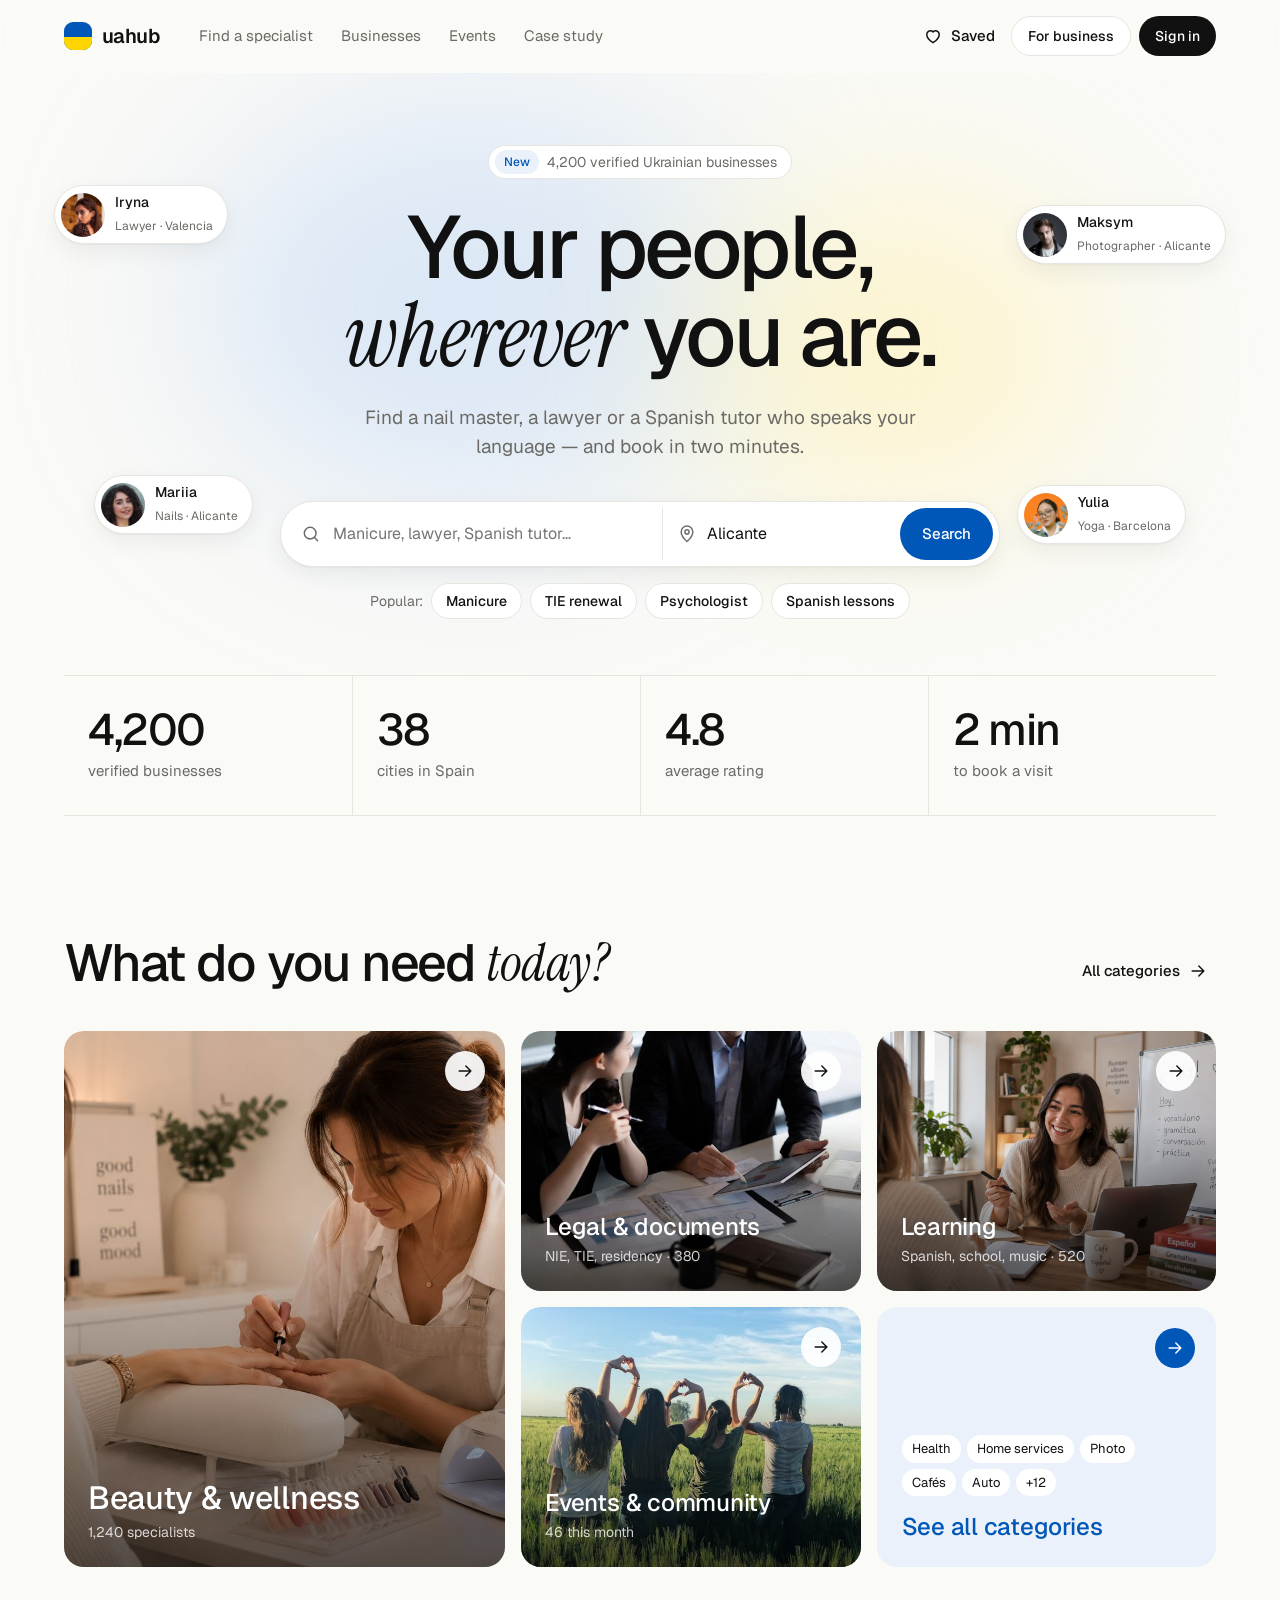
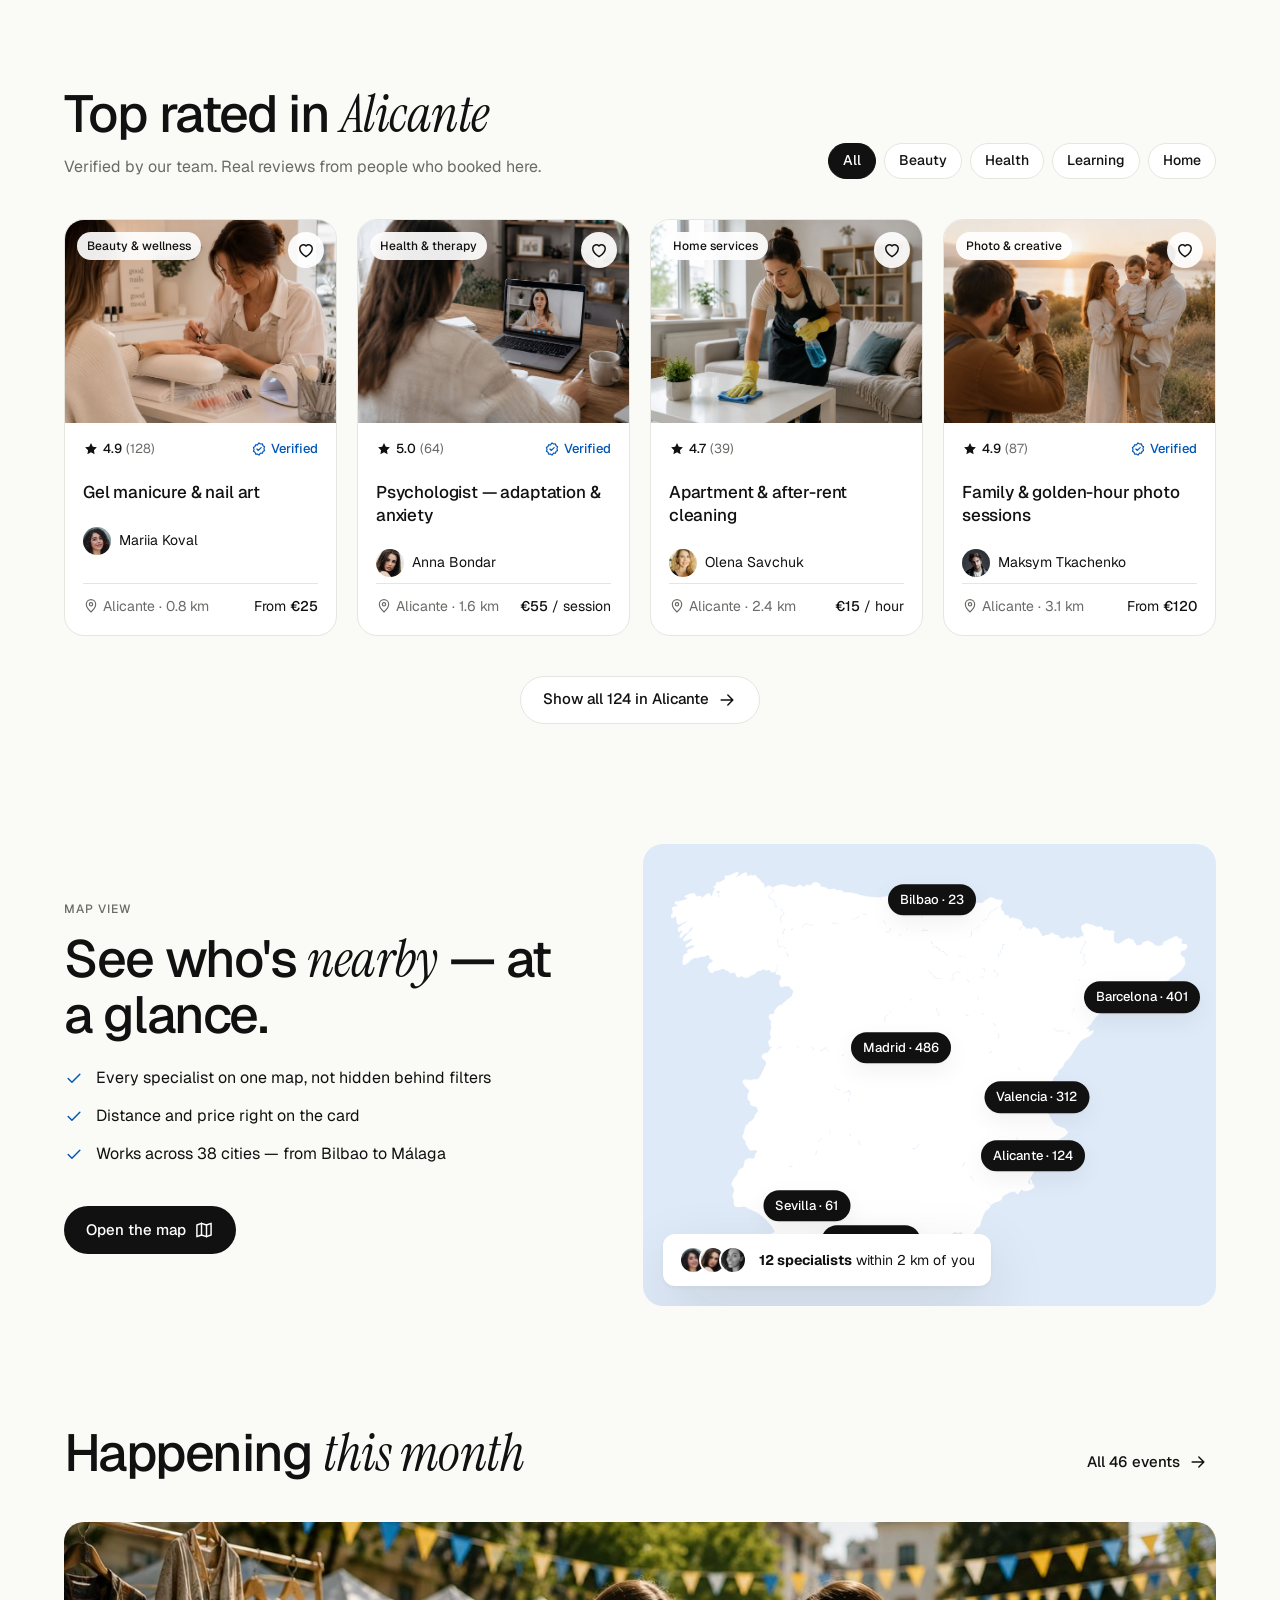
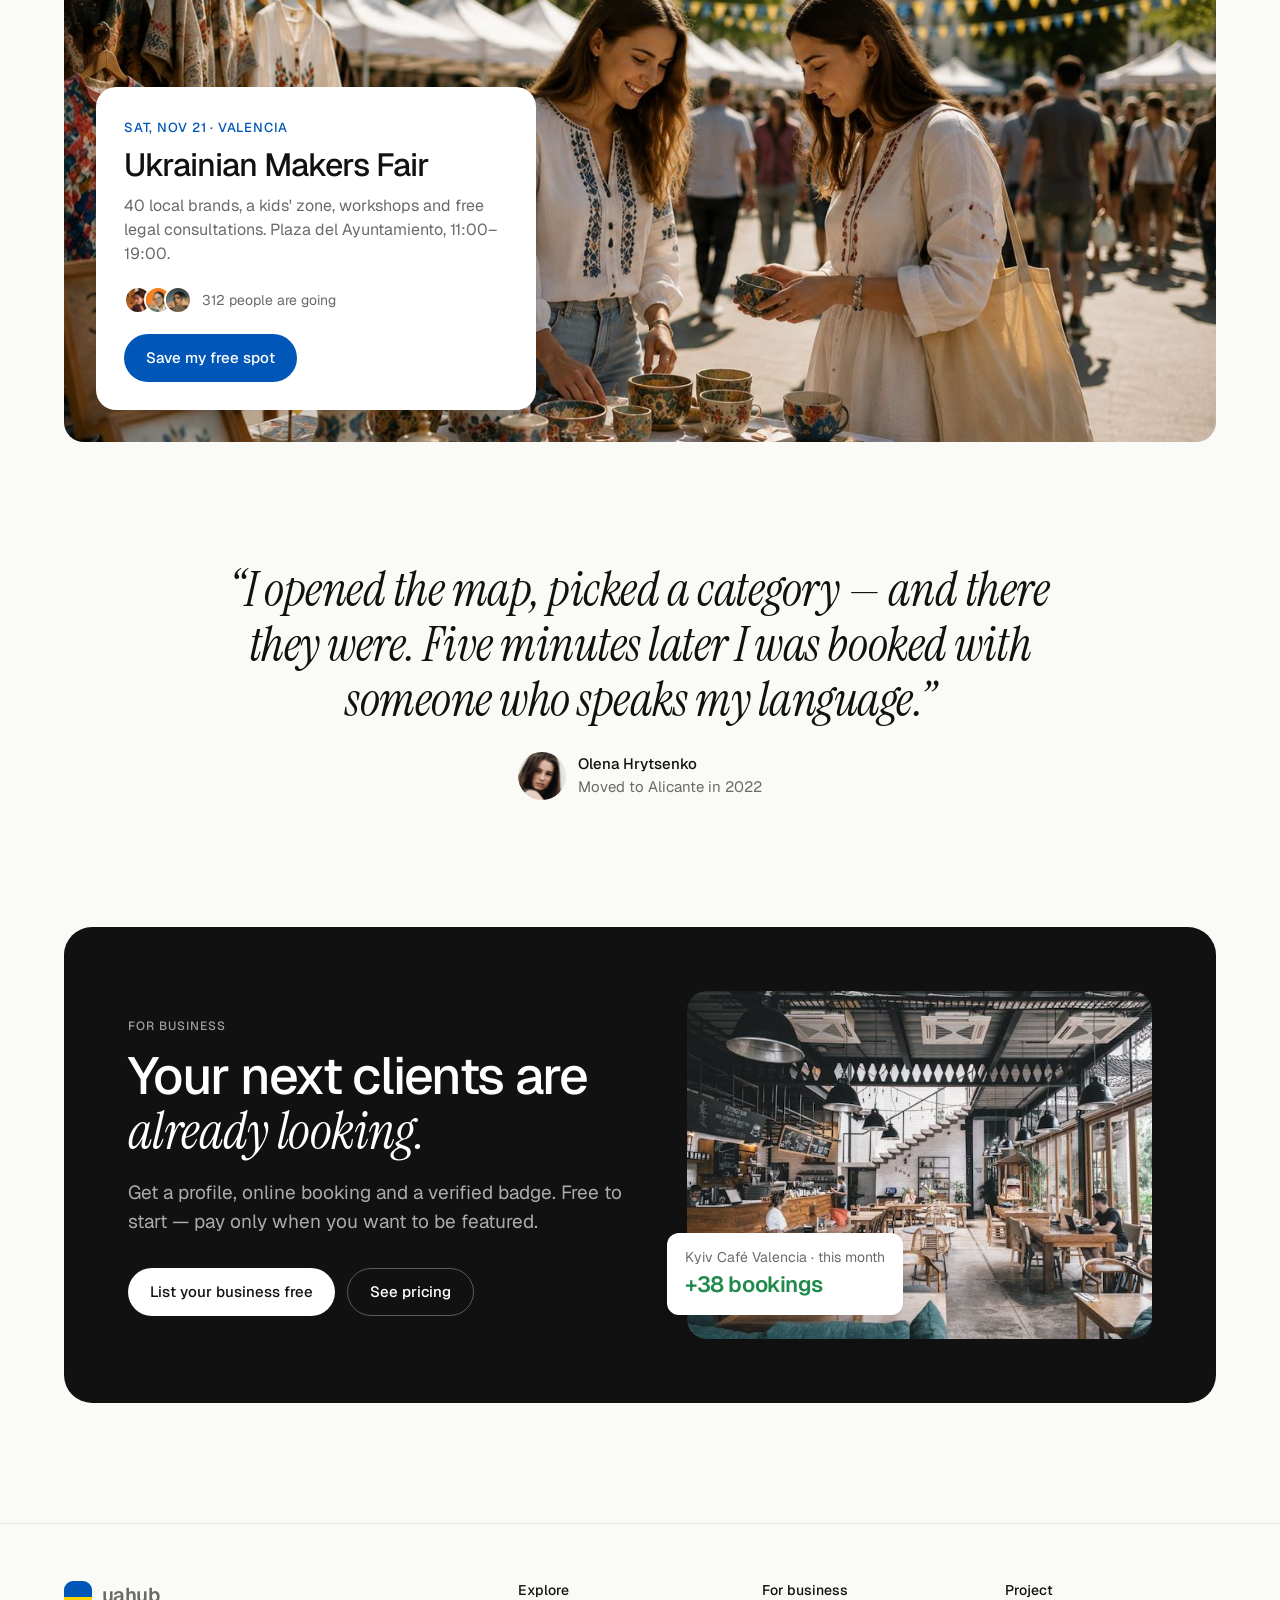
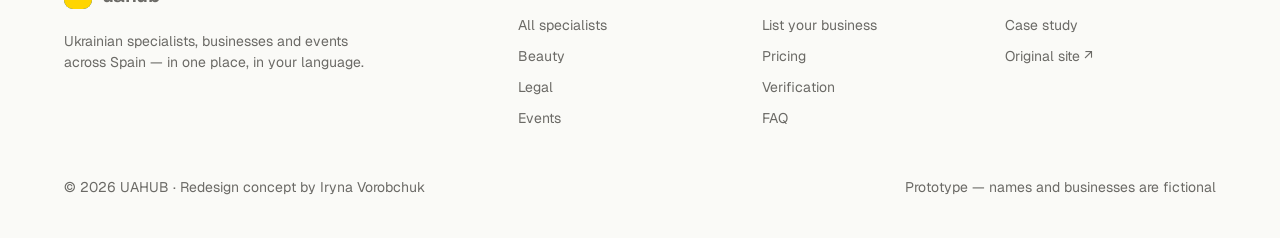
==== index.html @ af464415 "Add For business page; case study compares the live uahub.world with the redesign Co-Authored-By: Cl" ====
<!doctype html>
<html lang="en">
<head>
  <meta charset="utf-8">
  <meta name="viewport" content="width=device-width, initial-scale=1">
  <title>UAHUB — Ukrainian specialists across Spain</title>
  <meta name="description" content="Find trusted Ukrainian specialists, businesses and events near you in Spain. Book in two minutes, in your language.">
  <meta property="og:title" content="UAHUB — Your people, wherever you are">
  <meta property="og:description" content="Redesign concept: a marketplace of Ukrainian services, businesses and events in Spain.">
  <meta property="og:image" content="img/community.jpg">
  <link rel="icon" href="data:image/svg+xml,%3Csvg xmlns='http://www.w3.org/2000/svg' viewBox='0 0 32 32'%3E%3Crect width='32' height='32' rx='9' fill='%230057B8'/%3E%3Cpath d='M0 18h32v5a9 9 0 0 1-9 9H9a9 9 0 0 1-9-9z' fill='%23FFD500'/%3E%3C/svg%3E">
  <link rel="preconnect" href="https://fonts.googleapis.com">
  <link rel="preconnect" href="https://fonts.gstatic.com" crossorigin>
  <link href="https://fonts.googleapis.com/css2?family=Geist:wght@400;500;600&family=Instrument+Serif:ital@1&display=swap" rel="stylesheet">
  <link rel="stylesheet" href="styles.css">
</head>
<body data-page="home">
<main>
  <!-- Hero: one job — search. Real people instead of a globe. -->
  <section class="hero">
    <span class="glow blue"></span><span class="glow yellow"></span>
    <div class="wrap">
      <div class="hero-people" aria-hidden="true">
        <div class="float-person" style="left:-10px;top:40px"><img src="img/avatar-1.jpg" alt=""><div><b>Iryna</b><span>Lawyer · Valencia</span></div></div>
        <div class="float-person" style="left:30px;top:330px"><img src="img/avatar-2.jpg" alt=""><div><b>Mariia</b><span>Nails · Alicante</span></div></div>
        <div class="float-person" style="right:-10px;top:60px"><img src="img/avatar-4.jpg" alt=""><div><b>Maksym</b><span>Photographer · Alicante</span></div></div>
        <div class="float-person" style="right:30px;top:340px"><img src="img/avatar-5.jpg" alt=""><div><b>Yulia</b><span>Yoga · Barcelona</span></div></div>
      </div>
      <span class="eyebrow"><b>New</b> 4,200 verified Ukrainian businesses</span>
      <h1 class="display">Your people,<br><span class="serif">wherever</span> you are.</h1>
      <p class="lead">Find a nail master, a lawyer or a Spanish tutor who speaks your language — and book in two minutes.</p>

      <form class="search" id="hero-search" role="search">
        <label>
          <span data-icon="search"></span>
          <span class="sr-only">What do you need?</span>
          <input id="hero-q" placeholder="Manicure, lawyer, Spanish tutor…" autocomplete="off">
        </label>
        <label>
          <span data-icon="pin"></span>
          <span class="sr-only">City</span>
          <select id="hero-city"></select>
        </label>
        <button class="btn btn-primary" type="submit">Search</button>
      </form>
      <div class="popular">
        <span class="muted">Popular:</span>
        <a class="chip" href="catalog.html?q=manicure">Manicure</a>
        <a class="chip" href="catalog.html?q=TIE">TIE renewal</a>
        <a class="chip" href="catalog.html?q=psychologist">Psychologist</a>
        <a class="chip" href="catalog.html?cat=learning">Spanish lessons</a>
      </div>
    </div>
  </section>

  <div class="wrap">
    <div class="stats reveal">
      <div class="stat"><b>4,200</b><span>verified businesses</span></div>
      <div class="stat"><b>38</b><span>cities in Spain</span></div>
      <div class="stat"><b>4.8</b><span>average rating</span></div>
      <div class="stat"><b>2 min</b><span>to book a visit</span></div>
    </div>
  </div>

  <!-- Categories: 4 + overflow instead of 8 equal icons -->
  <section class="section">
    <div class="wrap">
      <div class="section-head reveal">
        <h2 class="h2">What do you need <span class="serif">today?</span></h2>
        <a class="btn btn-ghost" href="catalog.html">All categories <span data-icon="arrow"></span></a>
      </div>
      <div class="bento reveal">
        <a class="tile photo big" href="catalog.html?cat=beauty">
          <img src="img/nails-salon.jpg" alt="">
          <span class="go"><span data-icon="arrow"></span></span>
          <span class="h3">Beauty &amp; wellness</span><span class="count">1,240 specialists</span>
        </a>
        <a class="tile photo" href="catalog.html?cat=legal">
          <img src="img/lawyer.jpg" alt="" loading="lazy">
          <span class="go"><span data-icon="arrow"></span></span>
          <span class="h3">Legal &amp; documents</span><span class="count">NIE, TIE, residency · 380</span>
        </a>
        <a class="tile photo" href="catalog.html?cat=learning">
          <img src="img/tutor.jpg" alt="" loading="lazy">
          <span class="go"><span data-icon="arrow"></span></span>
          <span class="h3">Learning</span><span class="count">Spanish, school, music · 520</span>
        </a>
        <a class="tile photo" href="#events">
          <img src="img/community.jpg" alt="" loading="lazy">
          <span class="go"><span data-icon="arrow"></span></span>
          <span class="h3">Events &amp; community</span><span class="count">46 this month</span>
        </a>
        <a class="tile all" href="catalog.html">
          <span class="go"><span data-icon="arrow"></span></span>
          <ul><li>Health</li><li>Home services</li><li>Photo</li><li>Cafés</li><li>Auto</li><li>+12</li></ul>
          <span class="h3">See all categories</span>
        </a>
      </div>
    </div>
  </section>

  <!-- Near you -->
  <section class="section">
    <div class="wrap">
      <div class="section-head reveal">
        <div>
          <h2 class="h2">Top rated in <span class="serif">Alicante</span></h2>
          <p class="muted">Verified by our team. Real reviews from people who booked here.</p>
        </div>
        <div class="chips" id="near-chips">
          <button class="chip" data-cat="all" aria-pressed="true">All</button>
          <button class="chip" data-cat="beauty" aria-pressed="false">Beauty</button>
          <button class="chip" data-cat="health" aria-pressed="false">Health</button>
          <button class="chip" data-cat="learning" aria-pressed="false">Learning</button>
          <button class="chip" data-cat="home" aria-pressed="false">Home</button>
        </div>
      </div>
      <div class="grid-cards" id="near-grid"></div>
      <div style="text-align:center;margin-top:40px">
        <a class="btn btn-secondary" href="catalog.html?city=Alicante">Show all 124 in Alicante <span data-icon="arrow"></span></a>
      </div>
    </div>
  </section>

  <!-- Map teaser -->
  <section class="section">
    <div class="wrap split">
      <div class="reveal">
        <span class="overline">Map view</span>
        <h2 class="h2" style="margin-top:12px">See who's <span class="serif">nearby</span> — at a glance.</h2>
        <ul class="checks">
          <li><span data-icon="check"></span>Every specialist on one map, not hidden behind filters</li>
          <li><span data-icon="check"></span>Distance and price right on the card</li>
          <li><span data-icon="check"></span>Works across 38 cities — from Bilbao to Málaga</li>
        </ul>
        <a class="btn btn-dark" href="catalog.html">Open the map <span data-icon="map"></span></a>
      </div>
      <div class="map reveal">
        <div class="map-canvas" id="teaser-map">
          <img class="land" src="img/map-spain-white.png" alt="Map of Spain with the number of specialists per city">
        </div>
        <div class="map-float">
          <div class="stack"><img src="img/avatar-2.jpg" alt=""><img src="img/avatar-3.jpg" alt=""><img src="img/avatar-6.jpg" alt=""></div>
          <span><b>12 specialists</b> within 2 km of you</span>
        </div>
      </div>
    </div>
  </section>

  <!-- Featured event: one, not a carousel of four -->
  <section class="section" id="events">
    <div class="wrap">
      <div class="section-head reveal">
        <h2 class="h2">Happening <span class="serif">this month</span></h2>
        <a class="btn btn-ghost" href="#events">All 46 events <span data-icon="arrow"></span></a>
      </div>
      <div class="event reveal">
        <img src="img/fair.jpg" alt="Stalls at a Ukrainian makers fair" loading="lazy">
        <div class="event-card">
          <span class="date">SAT, NOV 21 · VALENCIA</span>
          <h3>Ukrainian Makers Fair</h3>
          <p class="muted" style="margin:0">40 local brands, a kids' zone, workshops and free legal consultations. Plaza del Ayuntamiento, 11:00–19:00.</p>
          <div class="going">
            <div class="map-float" style="position:static;padding:0;box-shadow:none"><div class="stack"><img src="img/avatar-1.jpg" alt=""><img src="img/avatar-5.jpg" alt=""><img src="img/avatar-8.jpg" alt=""></div></div>
            312 people are going
          </div>
          <button class="btn btn-primary" id="rsvp" type="button">Save my free spot</button>
        </div>
      </div>
    </div>
  </section>

  <!-- One strong testimonial -->
  <section class="section">
    <figure class="wrap quote reveal">
      <blockquote>“I opened the map, picked a category — and there they were. Five minutes later I was booked with someone who speaks my language.”</blockquote>
      <figcaption><img src="img/avatar-3.jpg" alt=""><span><b style="font-weight:500">Olena Hrytsenko</b><br><span class="muted">Moved to Alicante in 2022</span></span></figcaption>
    </figure>
  </section>

  <!-- B2B -->
  <section class="section" id="business">
    <div class="wrap">
      <div class="biz reveal">
        <div>
          <span class="overline" style="color:rgba(255,255,255,.6)">For business</span>
          <h2 class="h2" style="margin-top:12px">Your next clients are <span class="serif">already looking.</span></h2>
          <p class="lead">Get a profile, online booking and a verified badge. Free to start — pay only when you want to be featured.</p>
          <div style="display:flex;gap:12px;margin-top:32px;flex-wrap:wrap">
            <a class="btn btn-light" href="business.html#join">List your business free</a>
            <a class="btn btn-outline-light" href="business.html#pricing">See pricing</a>
          </div>
        </div>
        <div class="biz-media">
          <img src="img/cafe.jpg" alt="Interior of a café" loading="lazy">
          <div class="biz-badge"><span class="muted">Kyiv Café Valencia · this month</span><b>+38 bookings</b></div>
        </div>
      </div>
    </div>
  </section>
</main>
<footer data-footer></footer>
<script src="data.js"></script>
<script src="app.js"></script>
<script>
  document.getElementById("rsvp").addEventListener("click", (e) => {
    e.currentTarget.textContent = "You're going ✓";
    e.currentTarget.classList.replace("btn-primary", "btn-dark");
  });
</script>
</body>
</html>
---- styles.css ----
/* UAHUB 2026 — tokens mirror the Figma variables ("UAHUB 2026" collection) */
:root {
  --bg: #FAFAF7;
  --surface: #FFFFFF;
  --ink: #111111;
  --muted: #6B6A66;
  --line: #E7E5E0;
  --accent: #0057B8;
  --accent-hover: #004A9C;
  --accent-soft: #EAF1FB;
  --sun: #FFD500;
  --on-dark: #FFFFFF;
  --success: #1F8A4C;

  --r-sm: 8px;
  --r-md: 12px;
  --r-lg: 20px;
  --r-pill: 999px;

  --s-xs: 8px;
  --s-sm: 12px;
  --s-md: 16px;
  --s-lg: 24px;
  --s-xl: 40px;
  --s-2xl: 80px;
  --s-page: 120px;

  --shadow: 0 1px 2px rgba(17, 17, 17, .04), 0 8px 24px rgba(17, 17, 17, .06);
  --shadow-lg: 0 2px 4px rgba(17, 17, 17, .04), 0 24px 64px rgba(17, 17, 17, .12);

  --font: "Geist", ui-sans-serif, system-ui, -apple-system, "Segoe UI", sans-serif;
  --serif: "Instrument Serif", Georgia, serif;
  --wrap: 1200px;
}

*, *::before, *::after { box-sizing: border-box; }
html { -webkit-text-size-adjust: 100%; scroll-behavior: smooth; }
body {
  margin: 0;
  background: var(--bg);
  color: var(--ink);
  font: 400 16px/1.5 var(--font);
  -webkit-font-smoothing: antialiased;
}
img { display: block; max-width: 100%; }
a { color: inherit; text-decoration: none; }
button, input, select, textarea { font: inherit; color: inherit; }
button { cursor: pointer; background: none; border: 0; padding: 0; }
:focus-visible { outline: 2px solid var(--accent); outline-offset: 2px; border-radius: 6px; }
.sr-only { position: absolute; width: 1px; height: 1px; overflow: hidden; clip: rect(0 0 0 0); white-space: nowrap; }

.wrap { max-width: var(--wrap); margin: 0 auto; padding: 0 var(--s-lg); }
.icon { width: 20px; height: 20px; flex: none; stroke: currentColor; fill: none; stroke-width: 1.75; stroke-linecap: round; stroke-linejoin: round; }
.icon.sm { width: 16px; height: 16px; }
.icon.fill { fill: currentColor; stroke: none; }

/* ---------- Type ---------- */
.display { font-size: clamp(44px, 7vw, 88px); line-height: 1; letter-spacing: -.04em; font-weight: 500; margin: 0; }
.h2 { font-size: clamp(32px, 4.2vw, 52px); line-height: 1.05; letter-spacing: -.03em; font-weight: 500; margin: 0; }
.h3 { font-size: 22px; line-height: 1.25; letter-spacing: -.01em; font-weight: 500; margin: 0; }
.serif { font-family: var(--serif); font-style: italic; font-weight: 400; letter-spacing: -.01em; }
.lead { font-size: 19px; line-height: 1.5; color: var(--muted); margin: 0; }
.muted { color: var(--muted); }
.overline { font-size: 12px; letter-spacing: .08em; text-transform: uppercase; color: var(--muted); font-weight: 500; }
.caption { font-size: 13px; color: var(--muted); }

/* ---------- Buttons & chips ---------- */
.btn {
  display: inline-flex; align-items: center; justify-content: center; gap: 8px;
  height: 48px; padding: 0 22px; border-radius: var(--r-pill);
  font-weight: 500; font-size: 15px; white-space: nowrap;
  transition: background .15s, color .15s, border-color .15s, transform .15s;
}
.btn:active { transform: scale(.98); }
.btn-primary { background: var(--accent); color: #fff; }
.btn-primary:hover { background: var(--accent-hover); }
.btn-dark { background: var(--ink); color: #fff; }
.btn-dark:hover { background: #2A2A2A; }
.btn-secondary { background: var(--surface); border: 1px solid var(--line); }
.btn-secondary:hover { border-color: var(--ink); }
.btn-ghost { padding: 0 8px; height: 40px; }
.btn-ghost:hover { color: var(--accent); }
.btn-light { background: #fff; color: var(--ink); }
.btn-outline-light { border: 1px solid rgba(255,255,255,.3); color: #fff; }
.btn-outline-light:hover { border-color: #fff; }
.btn-sm { height: 40px; padding: 0 16px; font-size: 14px; }
.btn-block { width: 100%; }
.btn[disabled] { opacity: .35; pointer-events: none; }

.chips { display: flex; gap: 8px; flex-wrap: wrap; }
.chip {
  display: inline-flex; align-items: center; gap: 6px;
  height: 36px; padding: 0 14px; border-radius: var(--r-pill);
  background: var(--surface); border: 1px solid var(--line); font-size: 14px; font-weight: 500;
  transition: border-color .15s, background .15s;
}
.chip:hover { border-color: var(--ink); }
.chip[aria-pressed="true"], .chip.is-on { background: var(--ink); border-color: var(--ink); color: #fff; }

.badge { display: inline-flex; align-items: center; gap: 4px; font-size: 13px; font-weight: 500; }
.badge-verified { color: var(--accent); }
.pill-tag { display: inline-flex; align-items: center; gap: 6px; height: 28px; padding: 0 10px; border-radius: var(--r-pill); background: rgba(255,255,255,.92); backdrop-filter: blur(8px); font-size: 12px; font-weight: 500; }

/* ---------- Nav ---------- */
.nav { position: sticky; top: 0; z-index: 50; background: rgba(250,250,247,.82); backdrop-filter: saturate(1.4) blur(14px); border-bottom: 1px solid transparent; transition: border-color .2s; }
.nav.is-scrolled { border-bottom-color: var(--line); }
.nav-inner { display: flex; align-items: center; gap: var(--s-xl); height: 72px; }
.logo { display: inline-flex; align-items: center; gap: 10px; font-weight: 600; font-size: 20px; letter-spacing: -.03em; }
.logo-mark { width: 28px; height: 28px; border-radius: 9px; background: var(--accent); position: relative; overflow: hidden; }
.logo-mark::after { content: ""; position: absolute; left: 0; right: 0; bottom: 0; height: 45%; background: var(--sun); }
.nav-links { display: flex; gap: 28px; font-size: 15px; color: var(--muted); }
.nav-links a:hover, .nav-links a[aria-current="page"] { color: var(--ink); }
.nav-actions { margin-left: auto; display: flex; align-items: center; gap: 8px; }
.nav-burger { display: none; width: 44px; height: 44px; align-items: center; justify-content: center; border-radius: var(--r-pill); border: 1px solid var(--line); background: var(--surface); }
.saved-count { min-width: 20px; height: 20px; padding: 0 6px; border-radius: 99px; background: var(--accent); color: #fff; font-size: 12px; display: inline-grid; place-items: center; }
.saved-count:empty { display: none; }

.mobile-menu { display: none; }
@media (max-width: 860px) {
  .nav-links, .nav-actions .hide-m { display: none; }
  .nav-burger { display: inline-flex; }
  .mobile-menu.is-open { display: block; position: fixed; inset: 72px 0 0; background: var(--bg); padding: var(--s-lg); z-index: 49; }
  .mobile-menu a { display: block; padding: 16px 0; font-size: 22px; border-bottom: 1px solid var(--line); }
}

/* ---------- Hero ---------- */
.hero { position: relative; padding: 72px 0 56px; text-align: center; overflow: hidden; }
.hero .glow { position: absolute; border-radius: 50%; filter: blur(90px); opacity: .5; pointer-events: none; z-index: -1; }
.hero .glow.blue { width: 560px; height: 420px; background: #BFD6F5; left: 50%; top: 20px; transform: translateX(-80%); }
.hero .glow.yellow { width: 420px; height: 320px; background: #FFF0A8; left: 50%; top: 120px; transform: translateX(10%); }
.eyebrow { display: inline-flex; align-items: center; gap: 8px; height: 34px; padding: 0 14px 0 6px; border-radius: var(--r-pill); background: var(--surface); border: 1px solid var(--line); font-size: 14px; color: var(--muted); }
.eyebrow b { background: var(--accent-soft); color: var(--accent); font-weight: 500; border-radius: 99px; padding: 3px 9px; font-size: 12px; }
.hero h1 { margin-top: var(--s-lg); }
.hero .lead { max-width: 560px; margin: var(--s-lg) auto 0; }

.search {
  display: flex; align-items: center; gap: 4px; max-width: 720px; margin: var(--s-xl) auto 0;
  background: var(--surface); border: 1px solid var(--line); border-radius: var(--r-pill); padding: 6px; box-shadow: var(--shadow);
}
.search label { display: flex; align-items: center; gap: 10px; flex: 1; min-width: 0; padding: 0 14px; height: 52px; color: var(--muted); }
.search label + label { border-left: 1px solid var(--line); flex: .6; }
.search input, .search select { border: 0; background: transparent; outline: 0; width: 100%; color: var(--ink); font-size: 16px; min-width: 0; }
.search select { appearance: none; cursor: pointer; }
.search .btn { height: 52px; }
.popular { margin-top: var(--s-md); display: flex; gap: 8px; justify-content: center; flex-wrap: wrap; align-items: center; font-size: 14px; }

.hero-people { position: relative; height: 0; }
.float-person { position: absolute; display: flex; align-items: center; gap: 10px; padding: 6px 14px 6px 6px; background: var(--surface); border: 1px solid var(--line); border-radius: var(--r-pill); box-shadow: var(--shadow); text-align: left; animation: bob 6s ease-in-out infinite; }
.float-person img { width: 44px; height: 44px; border-radius: 50%; object-fit: cover; }
.float-person b { display: block; font-size: 14px; font-weight: 500; }
.float-person span { font-size: 12px; color: var(--muted); }
.float-person:nth-child(2) { animation-delay: -1.5s; }
.float-person:nth-child(3) { animation-delay: -3s; }
.float-person:nth-child(4) { animation-delay: -4.5s; }
@keyframes bob { 50% { transform: translateY(-8px); } }
@media (prefers-reduced-motion: reduce) { .float-person { animation: none; } html { scroll-behavior: auto; } }
@media (max-width: 1180px) { .hero-people { display: none; } }

/* ---------- Stats ---------- */
.stats { display: grid; grid-template-columns: repeat(4, 1fr); border-top: 1px solid var(--line); border-bottom: 1px solid var(--line); }
.stat { padding: 32px 24px; }
.stat + .stat { border-left: 1px solid var(--line); }
.stat b { display: block; font-size: 44px; font-weight: 500; letter-spacing: -.04em; line-height: 1; }
.stat span { display: block; margin-top: 8px; color: var(--muted); font-size: 15px; }
@media (max-width: 760px) {
  .stats { grid-template-columns: 1fr 1fr; }
  .stat:nth-child(3) { border-left: 0; }
  .stat:nth-child(n+3) { border-top: 1px solid var(--line); }
  .stat b { font-size: 34px; }
}

/* ---------- Sections ---------- */
.section { padding: var(--s-page) 0 0; }
.section-head { display: flex; align-items: flex-end; justify-content: space-between; gap: var(--s-lg); margin-bottom: var(--s-xl); flex-wrap: wrap; }
.section-head p { margin: 12px 0 0; }
@media (max-width: 760px) { .section { padding-top: 80px; } }

/* Bento */
.bento { display: grid; grid-template-columns: 1.3fr 1fr 1fr; grid-template-rows: 260px 260px; gap: 16px; }
.tile { position: relative; border-radius: var(--r-lg); overflow: hidden; background: var(--surface); border: 1px solid var(--line); display: flex; flex-direction: column; justify-content: flex-end; padding: 24px; isolation: isolate; }
.tile img { position: absolute; inset: 0; width: 100%; height: 100%; object-fit: cover; z-index: -2; transition: transform .6s cubic-bezier(.2,.7,.2,1); }
.tile:hover img { transform: scale(1.04); }
.tile.photo { color: #fff; border: 0; }
.tile.photo::before { content: ""; position: absolute; inset: 0; z-index: -1; background: linear-gradient(180deg, rgba(0,0,0,0) 35%, rgba(0,0,0,.62)); }
.tile .h3 { font-size: 24px; }
.tile .count { font-size: 14px; opacity: .8; margin-top: 4px; }
.tile.big { grid-row: span 2; }
.tile.big .h3 { font-size: 32px; }
.tile .go { position: absolute; top: 20px; right: 20px; width: 40px; height: 40px; border-radius: 50%; background: rgba(255,255,255,.92); color: var(--ink); display: grid; place-items: center; transition: transform .2s; }
.tile:hover .go { transform: rotate(-45deg); }
.tile.all { background: var(--accent-soft); border-color: transparent; color: var(--accent); }
.tile.all .go { background: var(--accent); color: #fff; }
.tile.all ul { list-style: none; margin: 0 0 16px; padding: 0; display: flex; flex-wrap: wrap; gap: 6px; }
.tile.all li { font-size: 13px; background: #fff; border-radius: 99px; padding: 4px 10px; color: var(--ink); }
@media (max-width: 900px) {
  .bento { grid-template-columns: 1fr 1fr; grid-template-rows: auto; grid-auto-rows: 200px; }
  .tile.big { grid-row: span 1; grid-column: span 2; height: 280px; }
}
@media (max-width: 520px) {
  .bento { grid-template-columns: 1fr; }
  .tile.big { grid-column: auto; }
}

/* ---------- Specialist card ---------- */
.grid-cards { display: grid; grid-template-columns: repeat(4, 1fr); gap: 20px; }
@media (max-width: 1080px) { .grid-cards { grid-template-columns: repeat(2, 1fr); } }
@media (max-width: 560px) { .grid-cards { grid-template-columns: 1fr; } }
.card { position: relative; display: flex; flex-direction: column; background: var(--surface); border: 1px solid var(--line); border-radius: var(--r-lg); overflow: hidden; transition: box-shadow .2s, transform .2s, border-color .2s; }
.card:hover, .card.is-hot { box-shadow: var(--shadow-lg); transform: translateY(-2px); border-color: transparent; }
.card-media { position: relative; aspect-ratio: 4 / 3; background: var(--line); overflow: hidden; }
.card-media img { width: 100%; height: 100%; object-fit: cover; }
.card-media .pill-tag { position: absolute; left: 12px; top: 12px; }
.heart { position: absolute; right: 12px; top: 12px; z-index: 2; width: 36px; height: 36px; border-radius: 50%; background: rgba(255,255,255,.92); display: grid; place-items: center; transition: transform .15s; }
.heart:hover { transform: scale(1.08); }
.heart[aria-pressed="true"] { color: #E0245E; }
.heart[aria-pressed="true"] .icon { fill: currentColor; }
.card-body { padding: 16px 18px 18px; display: flex; flex-direction: column; gap: 6px; flex: 1; }
.card-row { display: flex; align-items: center; justify-content: space-between; gap: 8px; font-size: 13px; color: var(--muted); }
.rating { display: inline-flex; align-items: center; gap: 4px; color: var(--ink); font-weight: 500; font-size: 13px; }
.rating .icon { color: var(--ink); }
.rating span { color: var(--muted); font-weight: 400; }
.card-title { font-size: 17px; font-weight: 500; line-height: 1.3; letter-spacing: -.01em; }
.card-title a::after { content: ""; position: absolute; inset: 0; }
.person { display: flex; align-items: center; gap: 8px; font-size: 14px; }
.avatar { width: 28px; height: 28px; border-radius: 50%; object-fit: cover; flex: none; background: var(--accent-soft); color: var(--accent); display: inline-grid; place-items: center; font-size: 11px; font-weight: 600; }
.card-foot { margin-top: auto; padding-top: 12px; border-top: 1px solid var(--line); display: flex; justify-content: space-between; align-items: center; gap: 8px; font-size: 14px; white-space: nowrap; }
.card-foot .muted { display: inline-flex; align-items: center; gap: 4px; overflow: hidden; text-overflow: ellipsis; }
.card-foot b { font-weight: 500; }

/* ---------- Map teaser / map ---------- */
.split { display: grid; grid-template-columns: 1fr 1.15fr; gap: var(--s-2xl); align-items: center; }
@media (max-width: 900px) { .split { grid-template-columns: 1fr; gap: var(--s-xl); } }
.checks { list-style: none; padding: 0; margin: var(--s-lg) 0 var(--s-xl); display: grid; gap: 14px; }
.checks li { display: flex; gap: 12px; align-items: flex-start; }
.checks .icon { color: var(--accent); margin-top: 2px; }

.map { position: relative; background: #DFEAF8; border-radius: var(--r-lg); overflow: hidden; padding: 28px; }
.map-canvas { position: relative; margin: 0 auto; aspect-ratio: 1263 / 993; transition: transform .5s cubic-bezier(.2,.8,.2,1); }
.map-canvas > img.land { position: absolute; inset: 0; width: 100%; height: 100%; }
.pin { position: absolute; transform: translate(-50%, -100%) scale(var(--pk, 1)); transform-origin: 50% 100%; display: flex; flex-direction: column; align-items: center; z-index: 1; transition: transform .2s; }
.pin:hover, .pin.is-hot { transform: translate(-50%, -100%) scale(calc(var(--pk, 1) * 1.12)); z-index: 3; }
.pin .face { width: 44px; height: 44px; border-radius: 50%; border: 3px solid #fff; box-shadow: var(--shadow); object-fit: cover; background: var(--accent); color: #fff; display: grid; place-items: center; font-size: 13px; font-weight: 600; }
.pin.is-hot .face { border-color: var(--accent); }
.pin::after { content: ""; width: 10px; height: 10px; margin-top: -4px; background: #fff; transform: rotate(45deg); border-radius: 2px; }
.city-dot { position: absolute; transform: translate(-50%, -50%); display: flex; align-items: center; gap: 6px; font-size: 12px; font-weight: 500; color: var(--accent); white-space: nowrap; }
.city-dot i { width: 8px; height: 8px; border-radius: 50%; background: var(--accent); box-shadow: 0 0 0 4px rgba(0,87,184,.15); }
.city-count { position: absolute; transform: translate(-50%, -50%); background: var(--ink); color: #fff; border-radius: 99px; padding: 6px 12px; font-size: 13px; font-weight: 500; white-space: nowrap; box-shadow: var(--shadow); }
.city-count:hover { background: var(--accent); }
.map-float { position: absolute; left: 20px; bottom: 20px; background: #fff; border-radius: var(--r-md); padding: 12px 16px; box-shadow: var(--shadow-lg); display: flex; align-items: center; gap: 12px; font-size: 14px; }
.map-float .stack { display: flex; }
.map-float .stack img { width: 28px; height: 28px; border-radius: 50%; border: 2px solid #fff; margin-left: -8px; object-fit: cover; }
.map-float .stack img:first-child { margin-left: 0; }

/* ---------- Event ---------- */
.event { position: relative; border-radius: var(--r-lg); overflow: hidden; min-height: 520px; display: flex; align-items: flex-end; padding: 32px; }
.event > img { position: absolute; inset: 0; width: 100%; height: 100%; object-fit: cover; }
.event-card { position: relative; background: #fff; border-radius: var(--r-lg); padding: 28px; max-width: 440px; box-shadow: var(--shadow-lg); }
.event-card .date { color: var(--accent); font-weight: 500; font-size: 13px; letter-spacing: .06em; }
.event-card h3 { font-size: 32px; letter-spacing: -.03em; font-weight: 500; margin: 8px 0 12px; line-height: 1.1; }
.going { display: flex; align-items: center; gap: 10px; margin: 20px 0; font-size: 14px; color: var(--muted); }
@media (max-width: 600px) { .event { padding: 12px; min-height: 560px; } .event-card { padding: 22px; } }

/* ---------- Quote ---------- */
.quote { text-align: center; max-width: 900px; margin: 0 auto; }
.quote blockquote { margin: 0; font-family: var(--serif); font-style: italic; font-size: clamp(30px, 4vw, 48px); line-height: 1.15; letter-spacing: -.01em; }
.quote figcaption { margin-top: var(--s-lg); display: inline-flex; align-items: center; gap: 12px; text-align: left; font-size: 15px; }
.quote figcaption img { width: 48px; height: 48px; border-radius: 50%; object-fit: cover; }

/* ---------- Business CTA ---------- */
.biz { background: var(--ink); color: #fff; border-radius: 28px; padding: 64px; display: grid; grid-template-columns: 1.1fr 1fr; gap: 48px; align-items: center; overflow: hidden; }
.biz .lead { color: rgba(255,255,255,.65); margin-top: 20px; }
.biz-media { position: relative; }
.biz-media img { border-radius: var(--r-lg); width: 100%; aspect-ratio: 4/3; object-fit: cover; }
.biz-badge { position: absolute; left: -20px; bottom: 24px; background: #fff; color: var(--ink); border-radius: var(--r-md); padding: 14px 18px; box-shadow: var(--shadow-lg); font-size: 14px; }
.biz-badge b { display: block; font-size: 22px; letter-spacing: -.02em; color: var(--success); font-weight: 600; }
@media (max-width: 900px) { .biz { grid-template-columns: 1fr; padding: 32px 24px; } .biz-badge { left: 12px; } }

/* ---------- Footer ---------- */
.footer { margin-top: var(--s-page); border-top: 1px solid var(--line); padding: 56px 0 40px; font-size: 14px; color: var(--muted); }
.footer-grid { display: grid; grid-template-columns: 2fr repeat(3, 1fr); gap: 32px; }
.footer h4 { margin: 0 0 14px; color: var(--ink); font-size: 14px; font-weight: 500; }
.footer ul { list-style: none; padding: 0; margin: 0; display: grid; gap: 10px; }
.footer a:hover { color: var(--ink); }
.footer-bottom { margin-top: 48px; display: flex; justify-content: space-between; gap: 16px; flex-wrap: wrap; }
@media (max-width: 760px) { .footer-grid { grid-template-columns: 1fr 1fr; } .footer-grid > :first-child { grid-column: span 2; } }

/* ---------- Catalog ---------- */
.catalog { display: grid; grid-template-columns: minmax(0, 1fr) 46%; min-height: calc(100vh - 72px); }
.catalog-list { padding: 24px 32px 64px; }
.catalog-map { position: sticky; top: 72px; height: calc(100vh - 72px); padding: 16px 16px 16px 0; }
.catalog-map .map { height: 100%; display: flex; align-items: center; justify-content: center; }
.catalog-map .map-canvas { width: min(100%, calc((100vh - 140px) * 1.272)); }
.catalog-search { display: flex; gap: 8px; align-items: center; background: var(--surface); border: 1px solid var(--line); border-radius: var(--r-pill); padding: 4px 4px 4px 16px; }
.catalog-search input, .catalog-search select { border: 0; outline: 0; background: transparent; height: 44px; min-width: 0; }
.catalog-search input { flex: 1; }
.catalog-search select { border-left: 1px solid var(--line); padding: 0 12px; appearance: none; cursor: pointer; }
.filters-row { display: flex; gap: 8px; margin: 16px 0; overflow-x: auto; scrollbar-width: none; padding-bottom: 2px; }
.filters-row::-webkit-scrollbar { display: none; }
.filters-row .chip { flex: none; }
.result-bar { display: flex; justify-content: space-between; align-items: center; margin: 8px 0 20px; gap: 12px; flex-wrap: wrap; }
.result-bar h1 { font-size: 28px; letter-spacing: -.03em; font-weight: 500; margin: 0; }
.toggle { display: inline-flex; align-items: center; gap: 10px; font-size: 14px; cursor: pointer; user-select: none; }
.toggle input { appearance: none; width: 36px; height: 22px; border-radius: 99px; background: var(--line); position: relative; cursor: pointer; transition: background .15s; margin: 0; }
.toggle input::after { content: ""; position: absolute; top: 3px; left: 3px; width: 16px; height: 16px; border-radius: 50%; background: #fff; transition: transform .15s; box-shadow: 0 1px 2px rgba(0,0,0,.2); }
.toggle input:checked { background: var(--accent); }
.toggle input:checked::after { transform: translateX(14px); }
.catalog .grid-cards { grid-template-columns: repeat(2, 1fr); }
.empty { text-align: center; padding: 64px 24px; border: 1px dashed var(--line); border-radius: var(--r-lg); }
.view-switch { display: none; }
@media (min-width: 1500px) { .catalog .grid-cards { grid-template-columns: repeat(3, 1fr); } }
@media (max-width: 960px) {
  .catalog { grid-template-columns: minmax(0, 1fr); }
  .catalog-list { padding: 16px; }
  .catalog-map { display: none; position: fixed; inset: 72px 0 0; height: auto; padding: 0; z-index: 30; background: var(--bg); }
  .catalog-map .map { border-radius: 0; }
  .catalog-map .map-canvas { width: 100%; }
  body.show-map .catalog-map { display: block; }
  .view-switch { display: inline-flex; position: fixed; left: 50%; bottom: 24px; transform: translateX(-50%); z-index: 40; box-shadow: var(--shadow-lg); }
}
@media (max-width: 560px) { .catalog .grid-cards { grid-template-columns: 1fr; } }

/* ---------- Specialist page ---------- */
.crumbs { display: flex; gap: 8px; align-items: center; font-size: 14px; color: var(--muted); padding: 24px 0; flex-wrap: wrap; }
.crumbs a:hover { color: var(--ink); }
.gallery { display: grid; grid-template-columns: 2fr 1fr 1fr; grid-template-rows: 220px 220px; gap: 8px; border-radius: var(--r-lg); overflow: hidden; }
.gallery img { width: 100%; height: 100%; object-fit: cover; }
.gallery img:first-child { grid-row: span 2; }
@media (max-width: 760px) { .gallery { grid-template-columns: 1fr 1fr; grid-template-rows: 260px 140px; } .gallery img:first-child { grid-column: span 2; grid-row: auto; } .gallery img:nth-child(n+4) { display: none; } }

.profile { display: grid; grid-template-columns: minmax(0, 1fr) 380px; gap: 64px; margin-top: 40px; align-items: start; }
@media (max-width: 960px) { .profile { grid-template-columns: 1fr; gap: 32px; } }
.profile-head { display: flex; gap: 20px; align-items: center; }
.profile-head .avatar { width: 72px; height: 72px; font-size: 22px; }
.profile-head h1 { font-size: clamp(30px, 4vw, 44px); letter-spacing: -.03em; font-weight: 500; margin: 0; line-height: 1.05; }
.meta { display: flex; gap: 16px; flex-wrap: wrap; font-size: 14px; color: var(--muted); margin-top: 8px; align-items: center; }
.meta > * { display: inline-flex; align-items: center; gap: 6px; }
.facts { display: grid; grid-template-columns: repeat(3, 1fr); border: 1px solid var(--line); border-radius: var(--r-lg); margin: 32px 0; background: var(--surface); }
.facts div { padding: 20px; }
.facts div + div { border-left: 1px solid var(--line); }
.facts b { display: block; font-size: 24px; font-weight: 500; letter-spacing: -.02em; }
.facts span { font-size: 13px; color: var(--muted); }
.block { padding: 32px 0; border-top: 1px solid var(--line); }
.block h2 { font-size: 22px; font-weight: 500; letter-spacing: -.02em; margin: 0 0 16px; }
.services { display: grid; gap: 0; }
.service { display: flex; align-items: center; gap: 16px; padding: 16px 0; border-bottom: 1px solid var(--line); }
.service:last-child { border-bottom: 0; }
.service div { flex: 1; }
.service b { font-weight: 500; }
.service small { display: block; color: var(--muted); font-size: 13px; }
.service .price { font-weight: 500; }
.reviews { display: grid; grid-template-columns: 1fr 1fr; gap: 16px; }
@media (max-width: 600px) { .reviews { grid-template-columns: 1fr; } .facts b { font-size: 20px; } .facts div { padding: 14px; } }
.review { background: var(--surface); border: 1px solid var(--line); border-radius: var(--r-lg); padding: 20px; font-size: 15px; }
.review p { margin: 12px 0 0; }
.stars { display: inline-flex; gap: 2px; color: var(--ink); }

.book-box { position: sticky; top: 96px; background: var(--surface); border: 1px solid var(--line); border-radius: var(--r-lg); padding: 24px; box-shadow: var(--shadow); }
.book-box .from { font-size: 14px; color: var(--muted); }
.book-box .from b { font-size: 28px; color: var(--ink); font-weight: 500; letter-spacing: -.02em; }
.next-slots { display: grid; grid-template-columns: repeat(3, 1fr); gap: 8px; margin: 16px 0; }
.slot { height: 44px; border-radius: var(--r-sm); border: 1px solid var(--line); background: var(--surface); font-size: 14px; font-weight: 500; transition: border-color .15s, background .15s; }
.slot small { display: block; font-size: 11px; color: var(--muted); font-weight: 400; line-height: 1; }
.slot:hover { border-color: var(--ink); }
.slot[aria-pressed="true"] { background: var(--ink); color: #fff; border-color: var(--ink); }
.slot[aria-pressed="true"] small { color: rgba(255,255,255,.7); }
.assure { display: grid; gap: 10px; margin-top: 16px; font-size: 13px; color: var(--muted); }
.assure div { display: flex; gap: 8px; align-items: center; }
.assure .icon { color: var(--success); }
.mobile-book { display: none; }
@media (max-width: 960px) {
  .book-box { position: static; }
  .mobile-book { display: flex; position: fixed; left: 0; right: 0; bottom: 0; z-index: 40; background: var(--surface); border-top: 1px solid var(--line); padding: 12px 16px calc(12px + env(safe-area-inset-bottom)); align-items: center; justify-content: space-between; gap: 12px; }
  .has-mobile-book { padding-bottom: 88px; }
}

/* ---------- Booking sheet ---------- */
.sheet-backdrop { position: fixed; inset: 0; background: rgba(17,17,17,.4); z-index: 90; opacity: 0; pointer-events: none; transition: opacity .2s; }
.sheet { position: fixed; z-index: 100; right: 0; top: 0; bottom: 0; width: min(520px, 100%); background: var(--bg); display: flex; flex-direction: column; transform: translateX(100%); transition: transform .3s cubic-bezier(.2,.8,.2,1); }
.is-booking .sheet { transform: none; }
.is-booking .sheet-backdrop { opacity: 1; pointer-events: auto; }
.is-booking { overflow: hidden; }
.sheet-top { padding: 20px 24px 0; }
.sheet-title { display: flex; justify-content: space-between; align-items: center; }
.sheet-title h2 { margin: 0; font-size: 22px; font-weight: 500; letter-spacing: -.02em; }
.icon-btn { width: 40px; height: 40px; border-radius: 50%; display: grid; place-items: center; border: 1px solid var(--line); background: var(--surface); }
.icon-btn:hover { border-color: var(--ink); }
.progress { display: grid; grid-template-columns: repeat(3, 1fr); gap: 6px; margin-top: 20px; }
.progress i { height: 4px; border-radius: 4px; background: var(--line); transition: background .2s; }
.progress i.on { background: var(--accent); }
.step-label { margin-top: 10px; font-size: 13px; color: var(--muted); }
.sheet-body { flex: 1; overflow-y: auto; padding: 24px; }
.sheet-foot { border-top: 1px solid var(--line); padding: 16px 24px calc(16px + env(safe-area-inset-bottom)); display: flex; gap: 12px; align-items: center; background: var(--surface); }
.sheet-foot .sum { flex: 1; font-size: 13px; color: var(--muted); line-height: 1.3; }
.sheet-foot .sum b { display: block; color: var(--ink); font-size: 16px; font-weight: 500; }
.option { display: flex; align-items: center; gap: 14px; width: 100%; text-align: left; padding: 16px; border-radius: var(--r-md); border: 1px solid var(--line); background: var(--surface); margin-bottom: 8px; transition: border-color .15s, box-shadow .15s; }
.option:hover { border-color: #BDBAB3; }
.option[aria-checked="true"] { border-color: var(--accent); box-shadow: 0 0 0 1px var(--accent); }
.option .radio { width: 20px; height: 20px; border-radius: 50%; border: 1.5px solid #BDBAB3; flex: none; display: grid; place-items: center; }
.option[aria-checked="true"] .radio { border-color: var(--accent); }
.option[aria-checked="true"] .radio::after { content: ""; width: 10px; height: 10px; border-radius: 50%; background: var(--accent); }
.option div { flex: 1; }
.option b { font-weight: 500; }
.option small { display: block; color: var(--muted); font-size: 13px; }
.days { display: flex; gap: 8px; overflow-x: auto; padding-bottom: 6px; margin: 0 -24px 24px; padding-left: 24px; padding-right: 24px; scrollbar-width: none; }
.days::-webkit-scrollbar { display: none; }
.day { flex: none; width: 62px; padding: 10px 0; border-radius: var(--r-md); border: 1px solid var(--line); background: var(--surface); text-align: center; line-height: 1.2; }
.day small { display: block; font-size: 12px; color: var(--muted); }
.day b { display: block; font-size: 20px; font-weight: 500; margin: 2px 0; }
.day em { display: block; font-style: normal; font-size: 11px; color: var(--success); }
.day[disabled] { opacity: .4; cursor: not-allowed; }
.day[disabled] em { color: var(--muted); }
.day[aria-pressed="true"] { background: var(--ink); color: #fff; border-color: var(--ink); }
.day[aria-pressed="true"] small, .day[aria-pressed="true"] em { color: rgba(255,255,255,.75); }
.times { display: grid; grid-template-columns: repeat(4, 1fr); gap: 8px; }
.times .slot { height: 44px; }
.field { display: grid; gap: 6px; margin-bottom: 16px; font-size: 14px; font-weight: 500; }
.field input, .field textarea { height: 48px; border: 1px solid var(--line); border-radius: var(--r-md); padding: 0 14px; background: var(--surface); font-weight: 400; font-size: 16px; outline: 0; transition: border-color .15s, box-shadow .15s; }
.field textarea { height: 96px; padding: 12px 14px; resize: vertical; }
.field input:focus, .field textarea:focus { border-color: var(--accent); box-shadow: 0 0 0 3px rgba(0,87,184,.12); }
.field .hint { font-weight: 400; font-size: 12px; color: var(--muted); }
.field.err input { border-color: #C62828; }
.field .error { display: none; font-weight: 400; font-size: 12px; color: #C62828; }
.field.err .error { display: block; }
.contact-pref { display: flex; gap: 8px; }
.recap { background: var(--surface); border: 1px solid var(--line); border-radius: var(--r-md); padding: 16px; display: grid; gap: 10px; font-size: 14px; margin-bottom: 24px; }
.recap div { display: flex; justify-content: space-between; gap: 12px; }
.recap span { color: var(--muted); }
.done { text-align: center; padding: 32px 0; }
.done .ok { width: 72px; height: 72px; border-radius: 50%; background: #E6F4EC; color: var(--success); display: grid; place-items: center; margin: 0 auto 20px; animation: pop .4s cubic-bezier(.2,1.4,.4,1); }
.done .ok .icon { width: 34px; height: 34px; stroke-width: 2.5; }
@keyframes pop { from { transform: scale(.4); opacity: 0; } }

/* ---------- Case study ---------- */
.cs-hero { padding: 96px 0 64px; }
.cs-hero .display { max-width: 1000px; }
.cs-meta { display: grid; grid-template-columns: repeat(4, 1fr); gap: 24px; margin-top: 56px; padding-top: 24px; border-top: 1px solid var(--line); font-size: 15px; }
.cs-meta b { display: block; font-weight: 500; margin-top: 4px; }
@media (max-width: 760px) { .cs-meta { grid-template-columns: 1fr 1fr; } }
.cs-section { padding: 96px 0 0; }
.cs-section > .wrap > .overline { display: block; margin-bottom: 16px; }
.cs-grid { display: grid; grid-template-columns: 1fr 1fr; gap: 24px; margin-top: 40px; }
@media (max-width: 760px) { .cs-grid { grid-template-columns: 1fr; } }
.cs-card { background: var(--surface); border: 1px solid var(--line); border-radius: var(--r-lg); padding: 28px; }
.cs-card h3 { margin: 0 0 10px; font-weight: 500; font-size: 20px; letter-spacing: -.01em; }
.cs-card p { margin: 0; color: var(--muted); }
.num { font-family: var(--serif); font-style: italic; font-size: 40px; color: var(--accent); line-height: 1; display: block; margin-bottom: 16px; }
.decision { display: grid; grid-template-columns: 1fr 1fr; gap: 0; border: 1px solid var(--line); border-radius: var(--r-lg); overflow: hidden; background: var(--surface); margin-top: 24px; }
.decision > div { padding: 28px; }
.decision > div + div { border-left: 1px solid var(--line); }
.decision .before { background: #F3F2EE; }
.decision h4 { margin: 0 0 8px; font-size: 12px; letter-spacing: .08em; text-transform: uppercase; font-weight: 500; color: var(--muted); }
.decision .after h4 { color: var(--accent); }
.decision p { margin: 0; }
.decision .why { grid-column: span 2; border-top: 1px solid var(--line); border-left: 0 !important; background: var(--accent-soft); }
.decision .why h4 { color: var(--accent); }
@media (max-width: 760px) { .decision { grid-template-columns: 1fr; } .decision > div + div { border-left: 0; border-top: 1px solid var(--line); } .decision .why { grid-column: auto; } }
.shots { display: grid; grid-template-columns: 1fr 1fr; gap: 24px; margin-top: 40px; }
.shots figure { margin: 0; }
.shots .frame { border-radius: var(--r-lg); border: 1px solid var(--line); overflow: hidden; background: #fff; height: 520px; }
.shots .frame img { width: 100%; height: 100%; object-fit: cover; object-position: top; }
.shots figcaption { margin-top: 12px; font-size: 14px; color: var(--muted); }
@media (max-width: 760px) { .shots { grid-template-columns: 1fr; } .shots .frame { height: 380px; } }
.tokens { display: grid; grid-template-columns: repeat(5, 1fr); gap: 12px; margin-top: 32px; }
.swatch { border-radius: var(--r-md); border: 1px solid var(--line); overflow: hidden; background: var(--surface); font-size: 13px; }
.swatch i { display: block; height: 72px; }
.swatch div { padding: 10px 12px; }
.swatch b { display: block; font-weight: 500; }
@media (max-width: 760px) { .tokens { grid-template-columns: repeat(2, 1fr); } }
.type-spec { margin-top: 24px; display: grid; gap: 4px; }
.type-spec div { display: flex; align-items: baseline; justify-content: space-between; gap: 16px; padding: 16px 0; border-bottom: 1px solid var(--line); }
.type-spec div > span:last-child { color: var(--muted); font-size: 13px; white-space: nowrap; }
.prose { max-width: 720px; font-size: 18px; line-height: 1.6; }
.prose p { margin: 0 0 16px; }

/* Reveal on scroll */
.reveal { opacity: 0; transform: translateY(16px); transition: opacity .6s ease, transform .6s ease; }
.reveal.in { opacity: 1; transform: none; }
@media (prefers-reduced-motion: reduce) { .reveal { opacity: 1; transform: none; transition: none; } }

.toast { position: fixed; left: 50%; bottom: 24px; transform: translate(-50%, 120px); background: var(--ink); color: #fff; padding: 12px 18px; border-radius: 99px; font-size: 14px; z-index: 200; transition: transform .25s; display: flex; gap: 8px; align-items: center; }
.toast.show { transform: translate(-50%, 0); }

/* ---------- Phone tweaks ---------- */
@media (max-width: 600px) {
  .hero { padding: 40px 0 40px; }
  .search { flex-wrap: wrap; border-radius: var(--r-lg); padding: 6px; gap: 0; }
  .search label { flex: 1 1 100% !important; height: 50px; }
  .search label + label { border-left: 0; border-top: 1px solid var(--line); }
  .search .btn { width: 100%; margin-top: 6px; }
  .catalog-search .btn { display: none; }
  .catalog-search select { max-width: 120px; }
  .section-head .chips { flex-wrap: nowrap; overflow-x: auto; margin: 0 -24px; padding: 0 24px; scrollbar-width: none; }
  .map { padding: 16px; }
  .city-count { font-size: 11px; padding: 4px 8px; }
  .map-float { left: 12px; right: 12px; bottom: 12px; font-size: 13px; }
}
.sheet-foot .sum:empty + .btn, .sheet-foot .sum[style*="none"] + .btn { flex: 1; }

/* Static render for Figma import (?figma) */
.no-motion *, .no-motion *::before, .no-motion *::after { animation: none !important; transition: none !important; }
.no-motion .reveal { opacity: 1; transform: none; }

/* ---------- Business page ---------- */
.biz-hero { padding-top: 72px; padding-bottom: 40px; display: grid; grid-template-columns: 1fr 1fr; gap: 56px; align-items: center; }
.biz-hero .lead { margin-top: 24px; max-width: 520px; }
.biz-hero .actions { display: flex; gap: 12px; margin-top: 32px; flex-wrap: wrap; }
.biz-hero .note { margin-top: 16px; font-size: 14px; color: var(--muted); display: flex; gap: 16px; flex-wrap: wrap; }
.biz-hero .note span { display: inline-flex; gap: 6px; align-items: center; }
.biz-hero .note .icon { color: var(--success); }
@media (max-width: 960px) { .biz-hero { grid-template-columns: 1fr; padding-top: 40px; } }

.dash { background: var(--surface); border: 1px solid var(--line); border-radius: var(--r-lg); box-shadow: var(--shadow-lg); padding: 20px; font-size: 14px; }
.dash-top { display: flex; align-items: center; gap: 12px; padding-bottom: 16px; border-bottom: 1px solid var(--line); }
.dash-top img { width: 40px; height: 40px; border-radius: 10px; object-fit: cover; }
.dash-top b { font-weight: 500; display: block; }
.dash-kpis { display: grid; grid-template-columns: repeat(3, 1fr); gap: 8px; margin: 16px 0; }
.kpi { background: var(--bg); border-radius: var(--r-md); padding: 12px; }
.kpi b { display: block; font-size: 24px; font-weight: 500; letter-spacing: -.02em; }
.kpi em { font-style: normal; font-size: 12px; color: var(--success); }
.bars { display: flex; align-items: flex-end; gap: 6px; height: 90px; padding: 0 4px; }
.bars i { flex: 1; background: var(--accent-soft); border-radius: 4px 4px 0 0; }
.bars i.on { background: var(--accent); }
.bars-x { display: flex; gap: 6px; padding: 6px 4px 0; font-size: 11px; color: var(--muted); }
.bars-x span { flex: 1; text-align: center; }
.appts { margin-top: 16px; display: grid; gap: 8px; }
.appt { display: flex; align-items: center; gap: 12px; padding: 10px 12px; border: 1px solid var(--line); border-radius: var(--r-md); }
.appt time { font-weight: 500; width: 44px; }
.appt div { flex: 1; line-height: 1.3; }
.appt small { display: block; color: var(--muted); font-size: 12px; }
.tag-new { font-size: 11px; font-weight: 500; color: var(--accent); background: var(--accent-soft); padding: 3px 8px; border-radius: 99px; }

.logos { display: flex; gap: 40px; justify-content: center; flex-wrap: wrap; align-items: center; color: var(--muted); font-weight: 600; font-size: 18px; letter-spacing: -.02em; padding: 32px 0; border-top: 1px solid var(--line); border-bottom: 1px solid var(--line); }
.logos small { display: block; width: 100%; text-align: center; font-weight: 400; font-size: 13px; letter-spacing: 0; margin-bottom: -16px; }

.steps { display: grid; grid-template-columns: repeat(3, 1fr); gap: 20px; }
.step { background: var(--surface); border: 1px solid var(--line); border-radius: var(--r-lg); padding: 28px; }
.step .num { margin-bottom: 24px; }
.step h3 { margin: 0 0 8px; font-size: 20px; font-weight: 500; letter-spacing: -.01em; }
.step p { margin: 0; color: var(--muted); }
@media (max-width: 860px) { .steps { grid-template-columns: 1fr; } }

.features { display: grid; grid-template-columns: repeat(3, 1fr); gap: 20px; }
.feature { padding: 28px; border-radius: var(--r-lg); background: var(--surface); border: 1px solid var(--line); }
.feature .ic { width: 44px; height: 44px; border-radius: 12px; background: var(--accent-soft); color: var(--accent); display: grid; place-items: center; margin-bottom: 20px; }
.feature h3 { margin: 0 0 8px; font-size: 18px; font-weight: 500; }
.feature p { margin: 0; color: var(--muted); font-size: 15px; }
@media (max-width: 960px) { .features { grid-template-columns: 1fr 1fr; } }
@media (max-width: 560px) { .features { grid-template-columns: 1fr; } }

.billing { display: inline-flex; background: var(--surface); border: 1px solid var(--line); border-radius: 99px; padding: 4px; }
.billing button { height: 40px; padding: 0 18px; border-radius: 99px; font-size: 14px; font-weight: 500; color: var(--muted); }
.billing button[aria-pressed="true"] { background: var(--ink); color: #fff; }
.billing .save { color: var(--success); margin-left: 4px; }
.billing button[aria-pressed="true"] .save { color: #9FE0B8; }

.plans { display: grid; grid-template-columns: repeat(3, 1fr); gap: 20px; margin-top: 40px; align-items: stretch; }
.plan { position: relative; background: var(--surface); border: 1px solid var(--line); border-radius: var(--r-lg); padding: 32px 28px; display: flex; flex-direction: column; }
.plan.hot { background: var(--ink); color: #fff; border-color: var(--ink); box-shadow: var(--shadow-lg); }
.plan .badge-pop { position: absolute; top: 20px; right: 20px; background: var(--sun); color: var(--ink); font-size: 12px; font-weight: 600; border-radius: 99px; padding: 4px 10px; }
.plan h3 { margin: 0; font-size: 20px; font-weight: 500; }
.plan .for { margin: 6px 0 24px; color: var(--muted); font-size: 15px; }
.plan.hot .for, .plan.hot .per, .plan.hot .was { color: rgba(255,255,255,.6); }
.plan .price { font-size: 52px; font-weight: 500; letter-spacing: -.04em; line-height: 1; }
.plan .per { color: var(--muted); font-size: 15px; margin-left: 4px; letter-spacing: 0; font-weight: 400; }
.plan .was { font-size: 13px; color: var(--muted); min-height: 20px; margin-top: 8px; }
.plan .btn { margin: 24px 0; }
.plan.hot .btn-primary { background: #fff; color: var(--ink); }
.plan ul { list-style: none; margin: 0; padding: 0; display: grid; gap: 12px; font-size: 15px; }
.plan li { display: flex; gap: 10px; align-items: flex-start; }
.plan li .icon { color: var(--accent); margin-top: 2px; }
.plan.hot li .icon { color: var(--sun); }
.plan li.off { color: var(--muted); }
.plan li.off .icon { color: var(--line); }
.plan.hot li.off { color: rgba(255,255,255,.4); }
@media (max-width: 960px) { .plans { grid-template-columns: 1fr; max-width: 480px; margin-left: auto; margin-right: auto; } }

.addons { display: grid; grid-template-columns: 1fr 1fr; gap: 20px; margin-top: 20px; }
.addon { display: flex; gap: 20px; align-items: center; background: var(--surface); border: 1px dashed #CFCBC2; border-radius: var(--r-lg); padding: 20px 24px; }
.addon div { flex: 1; }
.addon b { font-weight: 500; }
.addon p { margin: 4px 0 0; color: var(--muted); font-size: 14px; }
.addon .p { font-size: 22px; font-weight: 500; letter-spacing: -.02em; white-space: nowrap; }
.addon .p small { font-size: 13px; color: var(--muted); font-weight: 400; letter-spacing: 0; }
@media (max-width: 760px) { .addons { grid-template-columns: 1fr; } }

.compare { width: 100%; border-collapse: collapse; margin-top: 24px; font-size: 15px; background: var(--surface); border-radius: var(--r-lg); overflow: hidden; border: 1px solid var(--line); }
.compare th, .compare td { padding: 14px 20px; text-align: left; border-bottom: 1px solid var(--line); }
.compare th { font-weight: 500; font-size: 13px; color: var(--muted); background: var(--bg); }
.compare td:not(:first-child), .compare th:not(:first-child) { text-align: center; width: 18%; }
.compare tr:last-child td { border-bottom: 0; }
.compare .icon { color: var(--accent); }
.compare-wrap { overflow-x: auto; }

.faq { max-width: 820px; }
.faq details { border-bottom: 1px solid var(--line); }
.faq summary { list-style: none; cursor: pointer; padding: 22px 0; font-size: 18px; font-weight: 500; display: flex; justify-content: space-between; gap: 16px; align-items: center; }
.faq summary::-webkit-details-marker { display: none; }
.faq summary .icon { transition: transform .2s; flex: none; }
.faq details[open] summary .icon { transform: rotate(90deg); }
.faq details p { margin: -8px 0 22px; color: var(--muted); max-width: 680px; }

.join { display: grid; grid-template-columns: 1fr 1fr; gap: 56px; align-items: start; }
.join-form { background: var(--surface); border: 1px solid var(--line); border-radius: var(--r-lg); padding: 28px; box-shadow: var(--shadow); }
.join-form select { height: 48px; border: 1px solid var(--line); border-radius: var(--r-md); padding: 0 14px; background: var(--surface); font-size: 16px; font-weight: 400; }
.field-row { display: grid; grid-template-columns: 1fr 1fr; gap: 12px; }
@media (max-width: 860px) { .join { grid-template-columns: 1fr; gap: 32px; } }
@media (max-width: 480px) { .field-row { grid-template-columns: 1fr; } .dash-kpis .kpi b { font-size: 20px; } }
.addon .ic { width: 44px; height: 44px; border-radius: 12px; background: var(--accent-soft); color: var(--accent); display: grid; place-items: center; flex: none; }
.addon .ic.sun { background: #FFF6C2; color: #8A6D00; }

/* ---------- Case study: before / after pairs ---------- */
.pair { margin-top: 72px; padding-top: 40px; border-top: 1px solid var(--line); }
.pair-head { display: flex; gap: 20px; align-items: baseline; margin-bottom: 28px; }
.pair-head .num { margin: 0; font-size: 44px; min-width: 48px; }
.pair-head h3 { margin: 0; font-size: clamp(24px, 3vw, 34px); font-weight: 500; letter-spacing: -.02em; line-height: 1.15; }
.pair-head p { margin: 8px 0 0; color: var(--muted); max-width: 680px; }
.pair-grid { display: grid; grid-template-columns: 1fr 1fr; gap: 20px; align-items: start; }
.shot { margin: 0; display: flex; flex-direction: column; }
.shot .frame { position: relative; display: block; border-radius: var(--r-lg); overflow: hidden; border: 1px solid var(--line); background: #0B1020; max-height: 440px; }
.shot.after .frame { background: var(--bg); }
.shot .frame img { width: 100%; height: auto; transform-origin: top; transition: transform .4s; }
.shot .frame:hover img { transform: scale(1.02); }
.shot .label { position: absolute; left: 12px; top: 12px; z-index: 1; font-size: 12px; font-weight: 500; border-radius: 99px; padding: 5px 10px; background: rgba(255,255,255,.95); color: var(--ink); box-shadow: var(--shadow); }
.shot.before .label { background: #2A2F3D; color: #fff; }
.shot.after .label { background: var(--accent); color: #fff; }
.shot ul { margin: 16px 0 0; padding: 0; list-style: none; display: grid; gap: 8px; font-size: 15px; }
.shot li { display: flex; gap: 10px; align-items: flex-start; }
.shot li::before { content: ""; flex: none; width: 6px; height: 6px; border-radius: 50%; margin-top: 9px; background: #C9473B; }
.shot.after li::before { background: var(--success); }
.why-box { margin-top: 20px; background: var(--accent-soft); border-radius: var(--r-lg); padding: 24px 28px; display: grid; grid-template-columns: 140px 1fr; gap: 20px; }
.why-box h4 { margin: 0; font-size: 12px; letter-spacing: .08em; text-transform: uppercase; font-weight: 500; color: var(--accent); padding-top: 4px; }
.why-box p { margin: 0 0 10px; }
.why-box p:last-child { margin: 0; }
.why-box b { font-weight: 500; }
@media (max-width: 760px) {
  .pair-grid { grid-template-columns: 1fr; }
  .shot .frame { max-height: 320px; }
  .why-box { grid-template-columns: 1fr; gap: 8px; padding: 20px; }
  .pair-head { gap: 12px; }
  .pair-head .num { font-size: 34px; min-width: 32px; }
}
.overview { display: grid; grid-template-columns: 1fr 1fr; gap: 20px; margin-top: 40px; }
.overview .frame { max-height: 720px; }
@media (max-width: 760px) { .overview { grid-template-columns: 1fr; } .overview .frame { max-height: 420px; } }
.scope { margin-top: 32px; display: flex; gap: 16px; align-items: flex-start; background: var(--surface); border: 1px solid var(--line); border-radius: var(--r-lg); padding: 20px 24px; }
.scope .icon { color: var(--accent); margin-top: 2px; }
.scope p { margin: 0; }
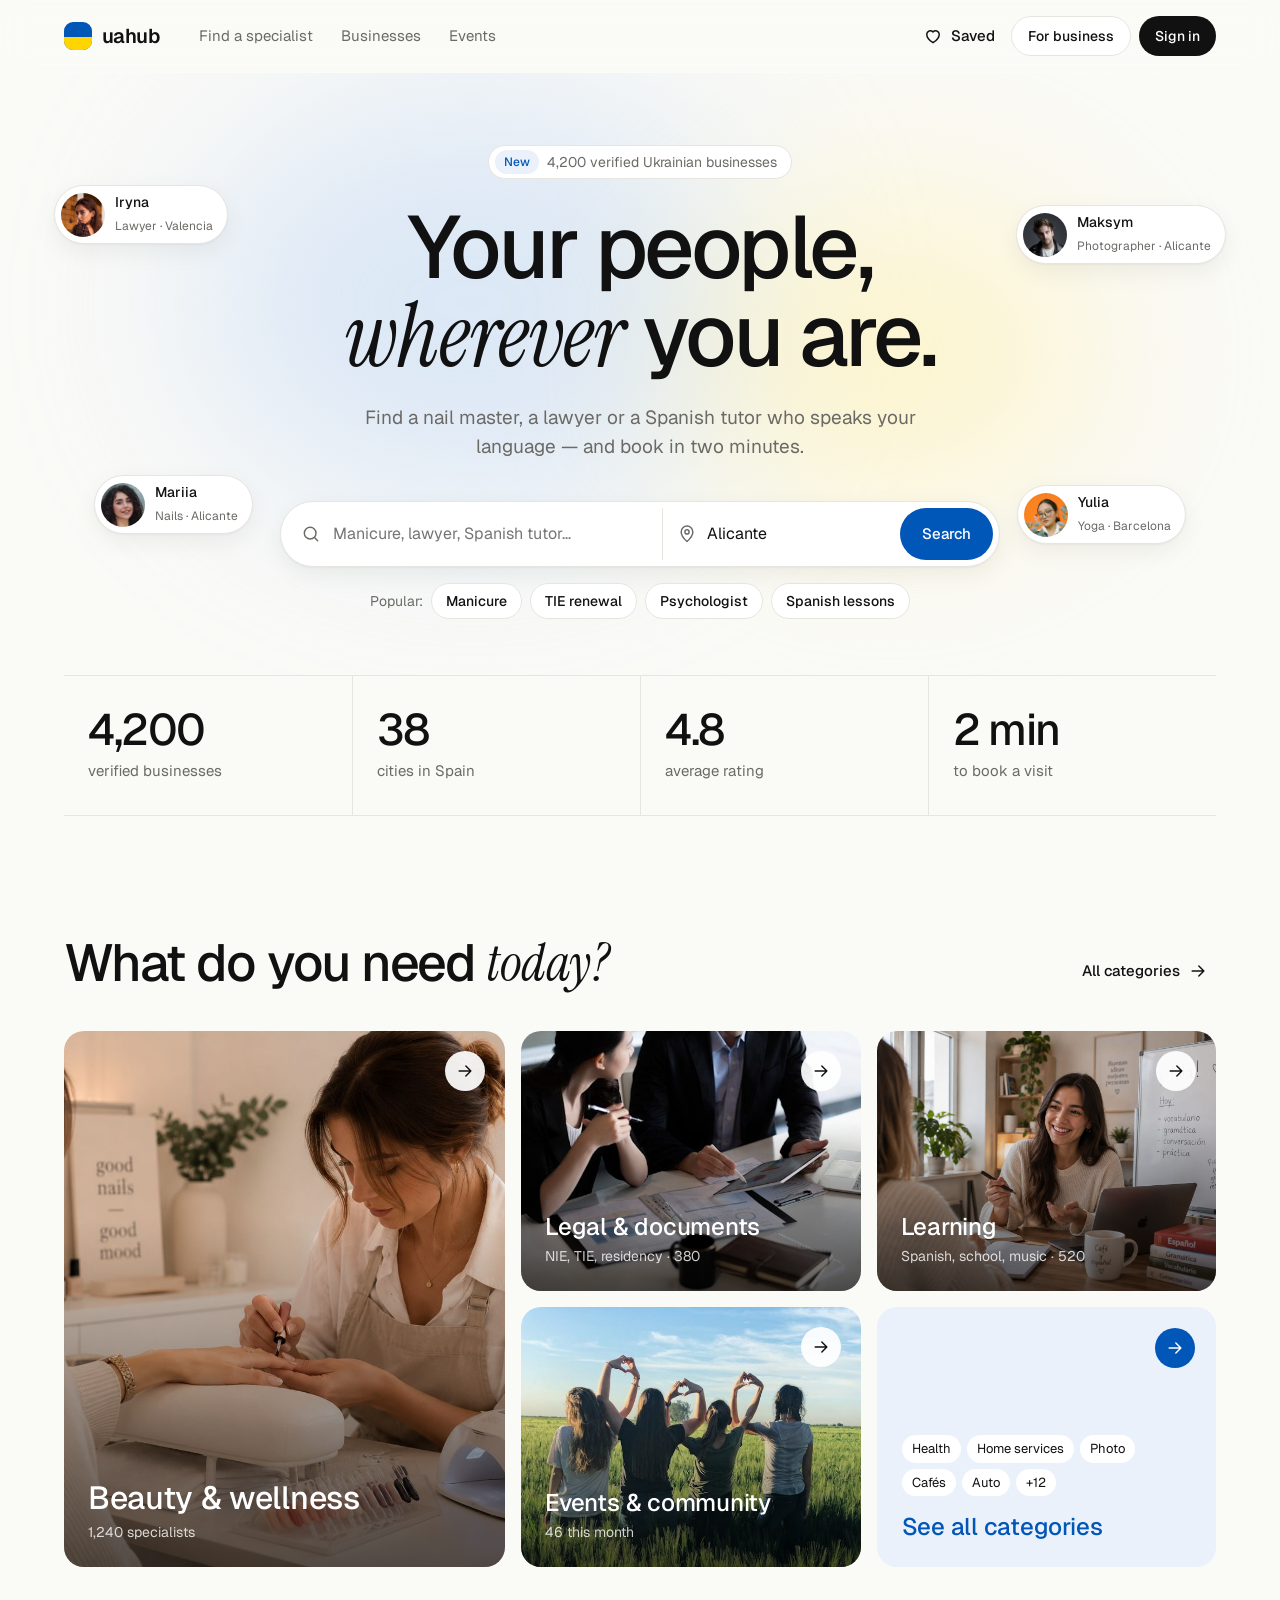
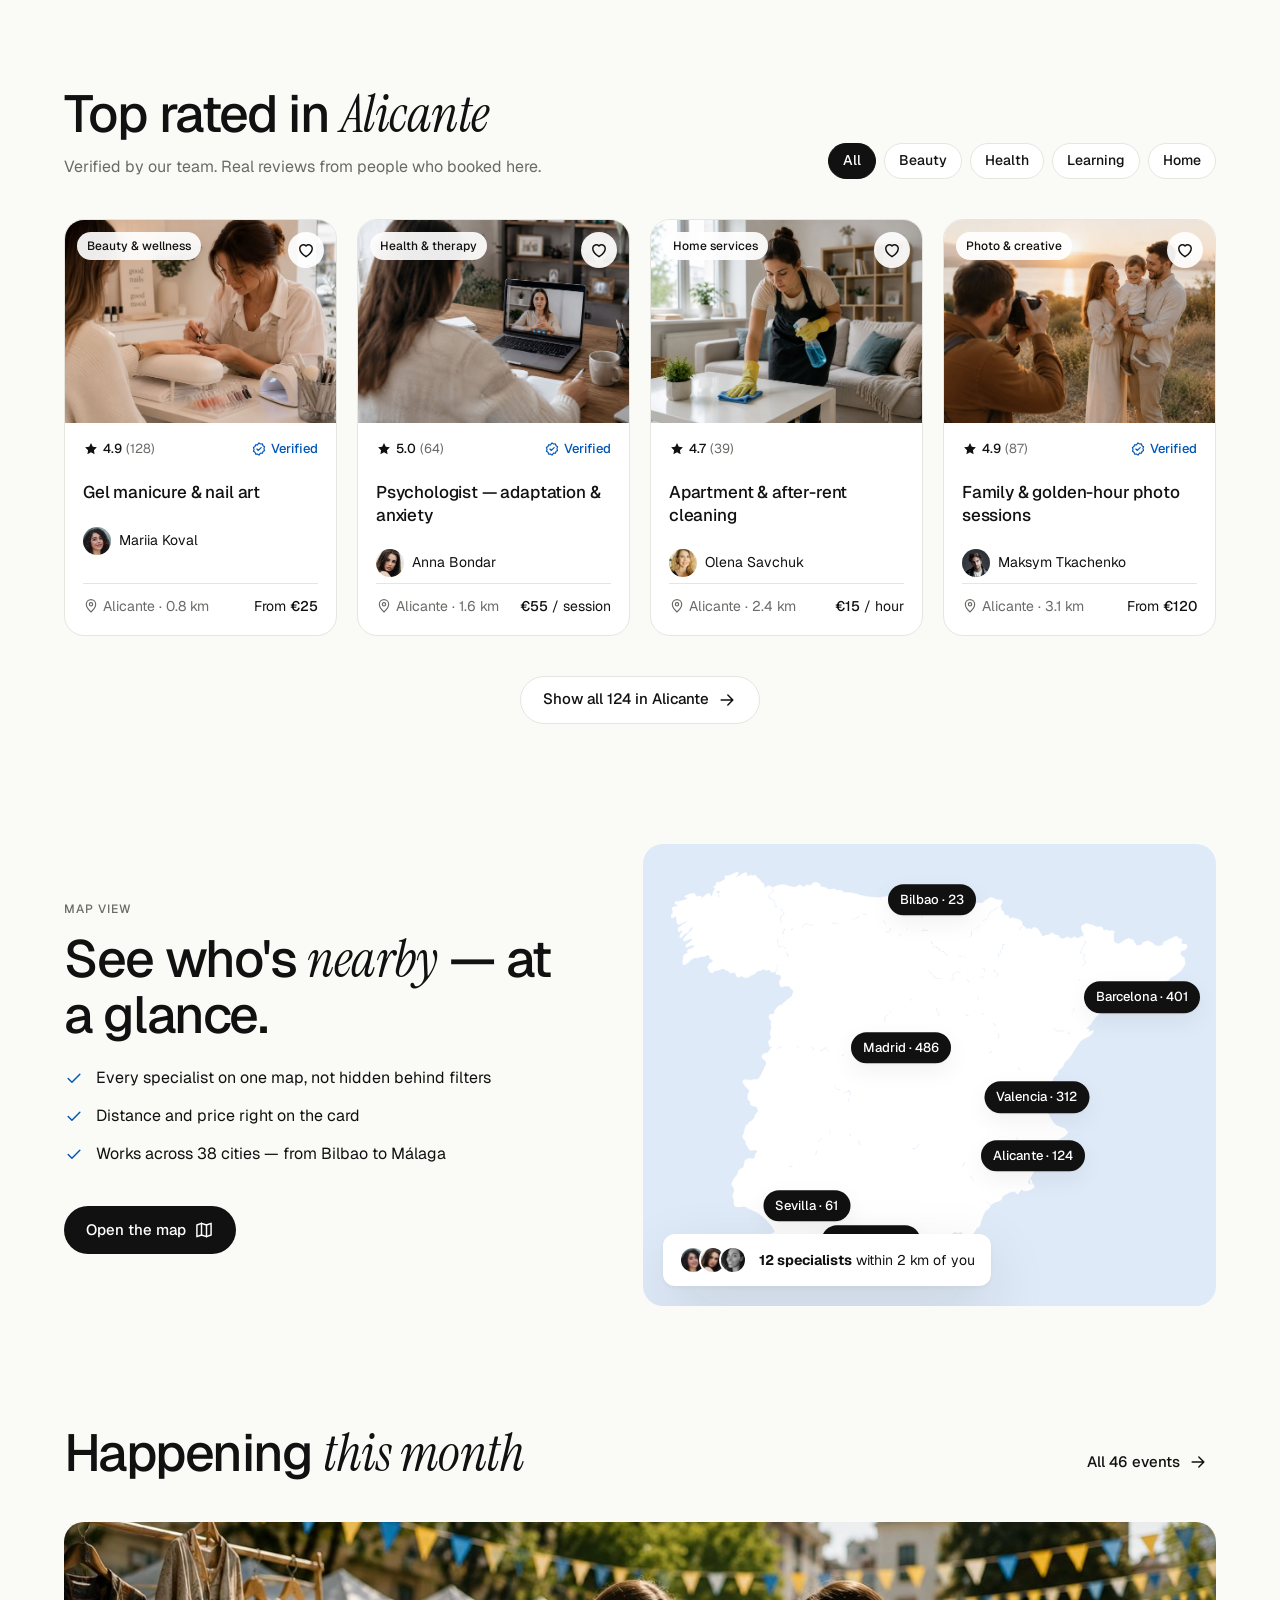
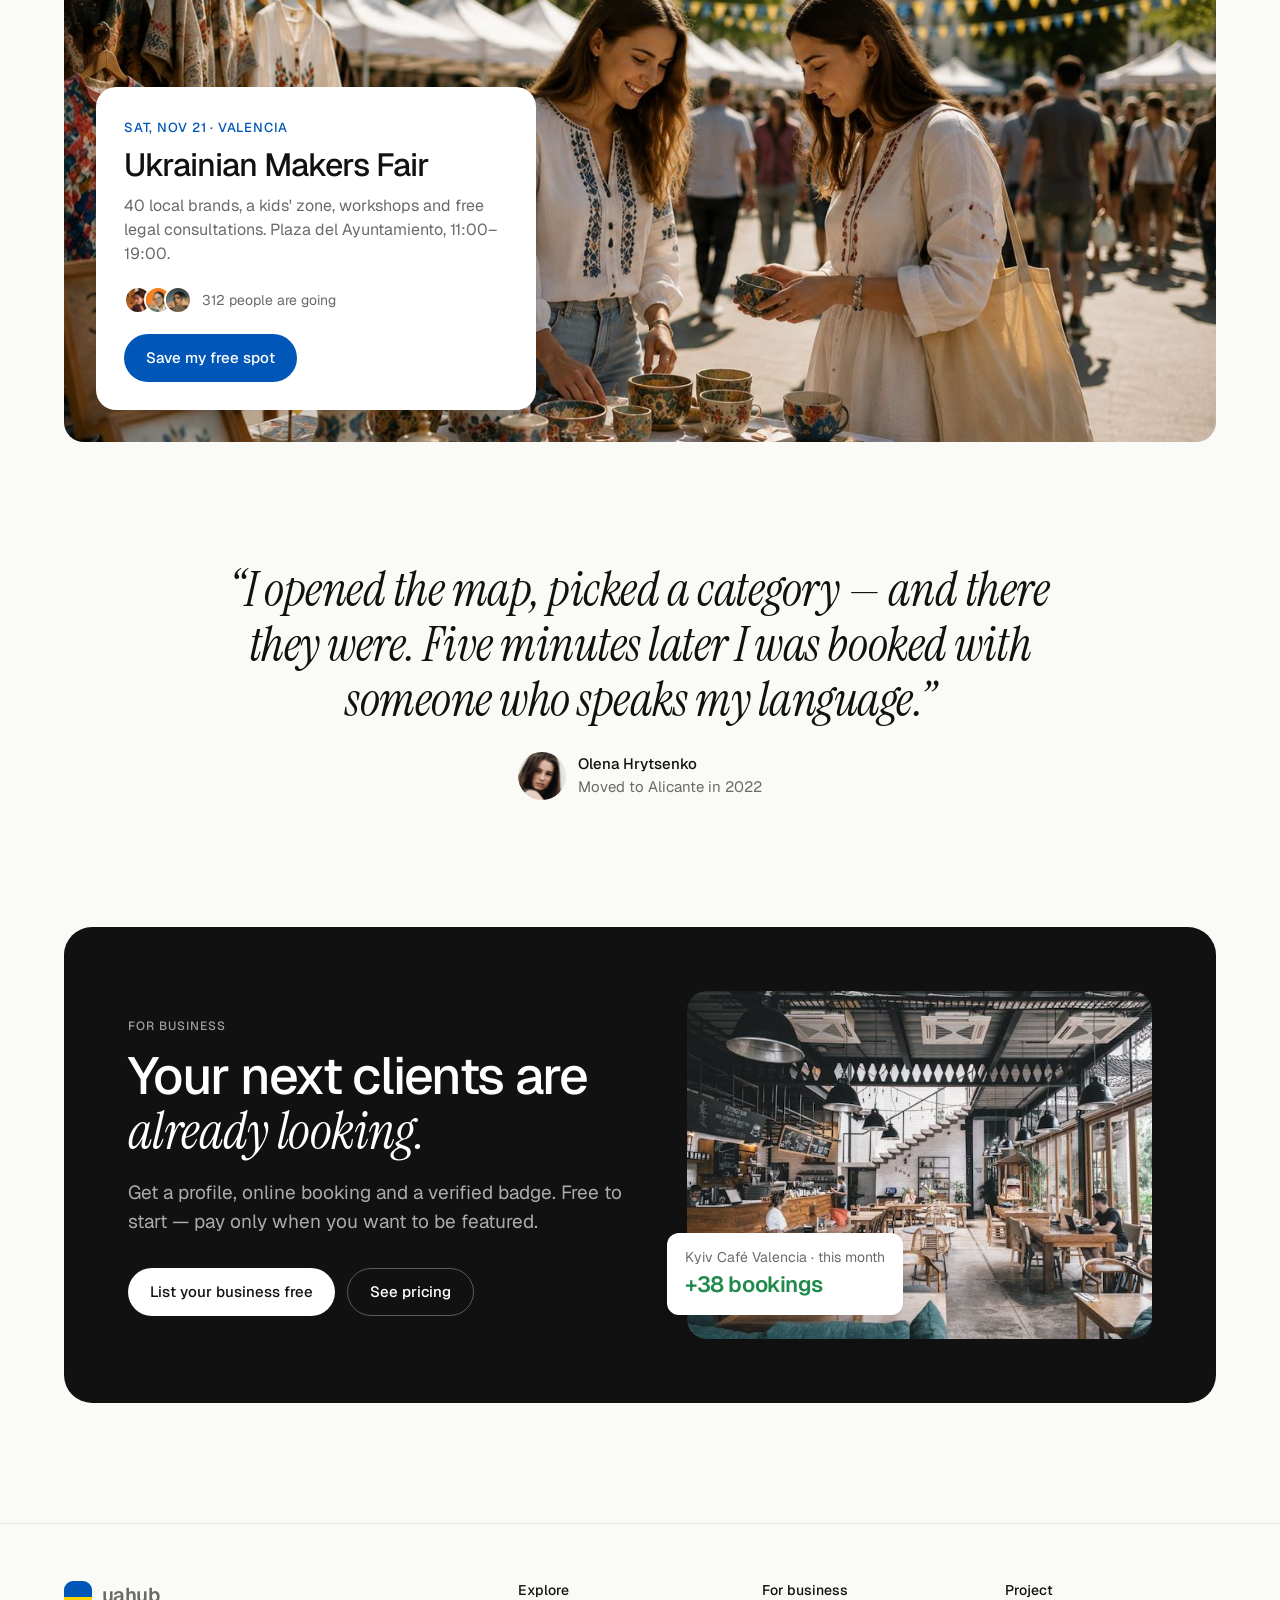
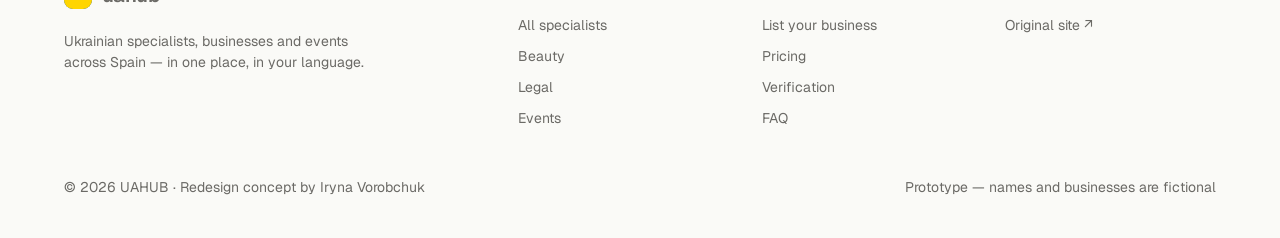
==== commit 6f4c1633: "Remove case study; hero specialists open a mini profile on hover Co-Authored-By: Claude Opus 5.5 <no" ====
--- a/index.html
+++ b/index.html
@@ -20,11 +20,12 @@
   <section class="hero">
     <span class="glow blue"></span><span class="glow yellow"></span>
     <div class="wrap">
-      <div class="hero-people" aria-hidden="true">
-        <div class="float-person" style="left:-10px;top:40px"><img src="img/avatar-1.jpg" alt=""><div><b>Iryna</b><span>Lawyer · Valencia</span></div></div>
-        <div class="float-person" style="left:30px;top:330px"><img src="img/avatar-2.jpg" alt=""><div><b>Mariia</b><span>Nails · Alicante</span></div></div>
-        <div class="float-person" style="right:-10px;top:60px"><img src="img/avatar-4.jpg" alt=""><div><b>Maksym</b><span>Photographer · Alicante</span></div></div>
-        <div class="float-person" style="right:30px;top:340px"><img src="img/avatar-5.jpg" alt=""><div><b>Yulia</b><span>Yoga · Barcelona</span></div></div>
+      <!-- Filled from data.js: hover or focus opens a mini profile, click goes to the full one -->
+      <div class="hero-people">
+        <a class="float-person" data-person="iryna-melnyk" style="left:-10px;top:40px"></a>
+        <a class="float-person" data-person="mariia-koval" style="left:30px;top:330px"></a>
+        <a class="float-person right" data-person="maksym-tkachenko" style="right:-10px;top:60px"></a>
+        <a class="float-person right" data-person="yulia-romanenko" style="right:30px;top:340px"></a>
       </div>
       <span class="eyebrow"><b>New</b> 4,200 verified Ukrainian businesses</span>
       <h1 class="display">Your people,<br><span class="serif">wherever</span> you are.</h1>
--- a/styles.css
+++ b/styles.css
@@ -145,10 +145,29 @@
 .popular { margin-top: var(--s-md); display: flex; gap: 8px; justify-content: center; flex-wrap: wrap; align-items: center; font-size: 14px; }
 
 .hero-people { position: relative; height: 0; }
-.float-person { position: absolute; display: flex; align-items: center; gap: 10px; padding: 6px 14px 6px 6px; background: var(--surface); border: 1px solid var(--line); border-radius: var(--r-pill); box-shadow: var(--shadow); text-align: left; animation: bob 6s ease-in-out infinite; }
-.float-person img { width: 44px; height: 44px; border-radius: 50%; object-fit: cover; }
-.float-person b { display: block; font-size: 14px; font-weight: 500; }
-.float-person span { font-size: 12px; color: var(--muted); }
+.float-person { position: absolute; z-index: 2; display: flex; flex-direction: column; padding: 6px 14px 6px 6px; background: var(--surface); border: 1px solid var(--line); border-radius: 30px; box-shadow: var(--shadow); text-align: left; color: var(--ink); animation: bob 6s ease-in-out infinite; transition: border-radius .35s, box-shadow .35s, padding .35s; }
+.float-person .fp-head { display: flex; align-items: center; gap: 10px; }
+.float-person .fp-avatar { width: 44px; height: 44px; border-radius: 50%; object-fit: cover; flex: none; transition: width .35s, height .35s; }
+.float-person b { display: block; font-size: 14px; font-weight: 500; white-space: nowrap; }
+.float-person .fp-last { font-style: normal; display: none; }
+.float-person .fp-sub { font-size: 12px; color: var(--muted); white-space: nowrap; }
+.fp-more { display: grid; grid-template-rows: 0fr; max-width: 0; opacity: 0; transition: grid-template-rows .35s, max-width .35s, opacity .2s; }
+.fp-inner { min-height: 0; overflow: hidden; width: 264px; display: flex; flex-direction: column; gap: 12px; }
+.fp-title { display: block; padding-top: 14px; font-size: 15px; line-height: 1.35; font-weight: 500; }
+.fp-meta { display: flex; align-items: center; gap: 12px; }
+.fp-services { display: grid; gap: 6px; padding: 12px 0; border-top: 1px solid var(--line); border-bottom: 1px solid var(--line); font-size: 13px; }
+.fp-services > span { display: flex; justify-content: space-between; gap: 12px; }
+.fp-services > span > span { color: var(--muted); overflow: hidden; text-overflow: ellipsis; white-space: nowrap; }
+.fp-services b { font-size: 13px; white-space: nowrap; }
+.fp-foot { display: flex; justify-content: space-between; align-items: center; gap: 8px; font-size: 12px; padding-bottom: 6px; }
+.fp-cta { display: inline-flex; align-items: center; gap: 4px; height: 32px; padding: 0 12px; border-radius: var(--r-pill); background: var(--ink); color: #fff; font-size: 13px; font-weight: 500; white-space: nowrap; }
+.fp-cta .icon { transition: transform .2s; }
+.float-person:hover, .float-person:focus-visible { z-index: 5; animation-play-state: paused; border-radius: var(--r-lg); padding: 12px 16px 12px 12px; box-shadow: var(--shadow-lg); outline: none; }
+.float-person:focus-visible { border-color: var(--accent); }
+.float-person:hover .fp-more, .float-person:focus-visible .fp-more { grid-template-rows: 1fr; max-width: 280px; opacity: 1; transition: grid-template-rows .35s, max-width .35s, opacity .3s .1s; }
+.float-person:hover .fp-last, .float-person:focus-visible .fp-last { display: inline; }
+.float-person:hover .fp-avatar, .float-person:focus-visible .fp-avatar { width: 52px; height: 52px; }
+.float-person:hover .fp-cta .icon { transform: translateX(3px); }
 .float-person:nth-child(2) { animation-delay: -1.5s; }
 .float-person:nth-child(3) { animation-delay: -3s; }
 .float-person:nth-child(4) { animation-delay: -4.5s; }
@@ -430,173 +449,7 @@
 .done .ok .icon { width: 34px; height: 34px; stroke-width: 2.5; }
 @keyframes pop { from { transform: scale(.4); opacity: 0; } }
 
-/* ---------- Case study ---------- */
-.cs-hero { padding: 96px 0 64px; }
-.cs-hero .display { max-width: 1000px; }
-.cs-meta { display: grid; grid-template-columns: repeat(4, 1fr); gap: 24px; margin-top: 56px; padding-top: 24px; border-top: 1px solid var(--line); font-size: 15px; }
-.cs-meta b { display: block; font-weight: 500; margin-top: 4px; }
-@media (max-width: 760px) { .cs-meta { grid-template-columns: 1fr 1fr; } }
-.cs-section { padding: 96px 0 0; }
-.cs-section > .wrap > .overline { display: block; margin-bottom: 16px; }
-.cs-grid { display: grid; grid-template-columns: 1fr 1fr; gap: 24px; margin-top: 40px; }
-@media (max-width: 760px) { .cs-grid { grid-template-columns: 1fr; } }
-.cs-card { background: var(--surface); border: 1px solid var(--line); border-radius: var(--r-lg); padding: 28px; }
-.cs-card h3 { margin: 0 0 10px; font-weight: 500; font-size: 20px; letter-spacing: -.01em; }
-.cs-card p { margin: 0; color: var(--muted); }
 .num { font-family: var(--serif); font-style: italic; font-size: 40px; color: var(--accent); line-height: 1; display: block; margin-bottom: 16px; }
-.decision { display: grid; grid-template-columns: 1fr 1fr; gap: 0; border: 1px solid var(--line); border-radius: var(--r-lg); overflow: hidden; background: var(--surface); margin-top: 24px; }
-.decision > div { padding: 28px; }
-.decision > div + div { border-left: 1px solid var(--line); }
-.decision .before { background: #F3F2EE; }
-.decision h4 { margin: 0 0 8px; font-size: 12px; letter-spacing: .08em; text-transform: uppercase; font-weight: 500; color: var(--muted); }
-.decision .after h4 { color: var(--accent); }
-.decision p { margin: 0; }
-.decision .why { grid-column: span 2; border-top: 1px solid var(--line); border-left: 0 !important; background: var(--accent-soft); }
-.decision .why h4 { color: var(--accent); }
-@media (max-width: 760px) { .decision { grid-template-columns: 1fr; } .decision > div + div { border-left: 0; border-top: 1px solid var(--line); } .decision .why { grid-column: auto; } }
-.shots { display: grid; grid-template-columns: 1fr 1fr; gap: 24px; margin-top: 40px; }
-.shots figure { margin: 0; }
-.shots .frame { border-radius: var(--r-lg); border: 1px solid var(--line); overflow: hidden; background: #fff; height: 520px; }
-.shots .frame img { width: 100%; height: 100%; object-fit: cover; object-position: top; }
-.shots figcaption { margin-top: 12px; font-size: 14px; color: var(--muted); }
-@media (max-width: 760px) { .shots { grid-template-columns: 1fr; } .shots .frame { height: 380px; } }
-.tokens { display: grid; grid-template-columns: repeat(5, 1fr); gap: 12px; margin-top: 32px; }
-.swatch { border-radius: var(--r-md); border: 1px solid var(--line); overflow: hidden; background: var(--surface); font-size: 13px; }
-.swatch i { display: block; height: 72px; }
-.swatch div { padding: 10px 12px; }
-.swatch b { display: block; font-weight: 500; }
-@media (max-width: 760px) { .tokens { grid-template-columns: repeat(2, 1fr); } }
-.type-spec { margin-top: 24px; display: grid; gap: 4px; }
-.type-spec div { display: flex; align-items: baseline; justify-content: space-between; gap: 16px; padding: 16px 0; border-bottom: 1px solid var(--line); }
-.type-spec div > span:last-child { color: var(--muted); font-size: 13px; white-space: nowrap; }
-.prose { max-width: 720px; font-size: 18px; line-height: 1.6; }
-.prose p { margin: 0 0 16px; }
-
-/* Reveal on scroll */
-.reveal { opacity: 0; transform: translateY(16px); transition: opacity .6s ease, transform .6s ease; }
-.reveal.in { opacity: 1; transform: none; }
-@media (prefers-reduced-motion: reduce) { .reveal { opacity: 1; transform: none; transition: none; } }
-
-.toast { position: fixed; left: 50%; bottom: 24px; transform: translate(-50%, 120px); background: var(--ink); color: #fff; padding: 12px 18px; border-radius: 99px; font-size: 14px; z-index: 200; transition: transform .25s; display: flex; gap: 8px; align-items: center; }
-.toast.show { transform: translate(-50%, 0); }
-
-/* ---------- Phone tweaks ---------- */
-@media (max-width: 600px) {
-  .hero { padding: 40px 0 40px; }
-  .search { flex-wrap: wrap; border-radius: var(--r-lg); padding: 6px; gap: 0; }
-  .search label { flex: 1 1 100% !important; height: 50px; }
-  .search label + label { border-left: 0; border-top: 1px solid var(--line); }
-  .search .btn { width: 100%; margin-top: 6px; }
-  .catalog-search .btn { display: none; }
-  .catalog-search select { max-width: 120px; }
-  .section-head .chips { flex-wrap: nowrap; overflow-x: auto; margin: 0 -24px; padding: 0 24px; scrollbar-width: none; }
-  .map { padding: 16px; }
-  .city-count { font-size: 11px; padding: 4px 8px; }
-  .map-float { left: 12px; right: 12px; bottom: 12px; font-size: 13px; }
-}
-.sheet-foot .sum:empty + .btn, .sheet-foot .sum[style*="none"] + .btn { flex: 1; }
-
-/* Static render for Figma import (?figma) */
-.no-motion *, .no-motion *::before, .no-motion *::after { animation: none !important; transition: none !important; }
-.no-motion .reveal { opacity: 1; transform: none; }
-
-/* ---------- Business page ---------- */
-.biz-hero { padding-top: 72px; padding-bottom: 40px; display: grid; grid-template-columns: 1fr 1fr; gap: 56px; align-items: center; }
-.biz-hero .lead { margin-top: 24px; max-width: 520px; }
-.biz-hero .actions { display: flex; gap: 12px; margin-top: 32px; flex-wrap: wrap; }
-.biz-hero .note { margin-top: 16px; font-size: 14px; color: var(--muted); display: flex; gap: 16px; flex-wrap: wrap; }
-.biz-hero .note span { display: inline-flex; gap: 6px; align-items: center; }
-.biz-hero .note .icon { color: var(--success); }
-@media (max-width: 960px) { .biz-hero { grid-template-columns: 1fr; padding-top: 40px; } }
-
-.dash { background: var(--surface); border: 1px solid var(--line); border-radius: var(--r-lg); box-shadow: var(--shadow-lg); padding: 20px; font-size: 14px; }
-.dash-top { display: flex; align-items: center; gap: 12px; padding-bottom: 16px; border-bottom: 1px solid var(--line); }
-.dash-top img { width: 40px; height: 40px; border-radius: 10px; object-fit: cover; }
-.dash-top b { font-weight: 500; display: block; }
-.dash-kpis { display: grid; grid-template-columns: repeat(3, 1fr); gap: 8px; margin: 16px 0; }
-.kpi { background: var(--bg); border-radius: var(--r-md); padding: 12px; }
-.kpi b { display: block; font-size: 24px; font-weight: 500; letter-spacing: -.02em; }
-.kpi em { font-style: normal; font-size: 12px; color: var(--success); }
-.bars { display: flex; align-items: flex-end; gap: 6px; height: 90px; padding: 0 4px; }
-.bars i { flex: 1; background: var(--accent-soft); border-radius: 4px 4px 0 0; }
-.bars i.on { background: var(--accent); }
-.bars-x { display: flex; gap: 6px; padding: 6px 4px 0; font-size: 11px; color: var(--muted); }
-.bars-x span { flex: 1; text-align: center; }
-.appts { margin-top: 16px; display: grid; gap: 8px; }
-.appt { display: flex; align-items: center; gap: 12px; padding: 10px 12px; border: 1px solid var(--line); border-radius: var(--r-md); }
-.appt time { font-weight: 500; width: 44px; }
-.appt div { flex: 1; line-height: 1.3; }
-.appt small { display: block; color: var(--muted); font-size: 12px; }
-.tag-new { font-size: 11px; font-weight: 500; color: var(--accent); background: var(--accent-soft); padding: 3px 8px; border-radius: 99px; }
-
-.logos { display: flex; gap: 40px; justify-content: center; flex-wrap: wrap; align-items: center; color: var(--muted); font-weight: 600; font-size: 18px; letter-spacing: -.02em; padding: 32px 0; border-top: 1px solid var(--line); border-bottom: 1px solid var(--line); }
-.logos small { display: block; width: 100%; text-align: center; font-weight: 400; font-size: 13px; letter-spacing: 0; margin-bottom: -16px; }
-
-.steps { display: grid; grid-template-columns: repeat(3, 1fr); gap: 20px; }
-.step { background: var(--surface); border: 1px solid var(--line); border-radius: var(--r-lg); padding: 28px; }
-.step .num { margin-bottom: 24px; }
-.step h3 { margin: 0 0 8px; font-size: 20px; font-weight: 500; letter-spacing: -.01em; }
-.step p { margin: 0; color: var(--muted); }
-@media (max-width: 860px) { .steps { grid-template-columns: 1fr; } }
-
-.features { display: grid; grid-template-columns: repeat(3, 1fr); gap: 20px; }
-.feature { padding: 28px; border-radius: var(--r-lg); background: var(--surface); border: 1px solid var(--line); }
-.feature .ic { width: 44px; height: 44px; border-radius: 12px; background: var(--accent-soft); color: var(--accent); display: grid; place-items: center; margin-bottom: 20px; }
-.feature h3 { margin: 0 0 8px; font-size: 18px; font-weight: 500; }
-.feature p { margin: 0; color: var(--muted); font-size: 15px; }
-@media (max-width: 960px) { .features { grid-template-columns: 1fr 1fr; } }
-@media (max-width: 560px) { .features { grid-template-columns: 1fr; } }
-
-.billing { display: inline-flex; background: var(--surface); border: 1px solid var(--line); border-radius: 99px; padding: 4px; }
-.billing button { height: 40px; padding: 0 18px; border-radius: 99px; font-size: 14px; font-weight: 500; color: var(--muted); }
-.billing button[aria-pressed="true"] { background: var(--ink); color: #fff; }
-.billing .save { color: var(--success); margin-left: 4px; }
-.billing button[aria-pressed="true"] .save { color: #9FE0B8; }
-
-.plans { display: grid; grid-template-columns: repeat(3, 1fr); gap: 20px; margin-top: 40px; align-items: stretch; }
-.plan { position: relative; background: var(--surface); border: 1px solid var(--line); border-radius: var(--r-lg); padding: 32px 28px; display: flex; flex-direction: column; }
-.plan.hot { background: var(--ink); color: #fff; border-color: var(--ink); box-shadow: var(--shadow-lg); }
-.plan .badge-pop { position: absolute; top: 20px; right: 20px; background: var(--sun); color: var(--ink); font-size: 12px; font-weight: 600; border-radius: 99px; padding: 4px 10px; }
-.plan h3 { margin: 0; font-size: 20px; font-weight: 500; }
-.plan .for { margin: 6px 0 24px; color: var(--muted); font-size: 15px; }
-.plan.hot .for, .plan.hot .per, .plan.hot .was { color: rgba(255,255,255,.6); }
-.plan .price { font-size: 52px; font-weight: 500; letter-spacing: -.04em; line-height: 1; }
-.plan .per { color: var(--muted); font-size: 15px; margin-left: 4px; letter-spacing: 0; font-weight: 400; }
-.plan .was { font-size: 13px; color: var(--muted); min-height: 20px; margin-top: 8px; }
-.plan .btn { margin: 24px 0; }
-.plan.hot .btn-primary { background: #fff; color: var(--ink); }
-.plan ul { list-style: none; margin: 0; padding: 0; display: grid; gap: 12px; font-size: 15px; }
-.plan li { display: flex; gap: 10px; align-items: flex-start; }
-.plan li .icon { color: var(--accent); margin-top: 2px; }
-.plan.hot li .icon { color: var(--sun); }
-.plan li.off { color: var(--muted); }
-.plan li.off .icon { color: var(--line); }
-.plan.hot li.off { color: rgba(255,255,255,.4); }
-@media (max-width: 960px) { .plans { grid-template-columns: 1fr; max-width: 480px; margin-left: auto; margin-right: auto; } }
-
-.addons { display: grid; grid-template-columns: 1fr 1fr; gap: 20px; margin-top: 20px; }
-.addon { display: flex; gap: 20px; align-items: center; background: var(--surface); border: 1px dashed #CFCBC2; border-radius: var(--r-lg); padding: 20px 24px; }
-.addon div { flex: 1; }
-.addon b { font-weight: 500; }
-.addon p { margin: 4px 0 0; color: var(--muted); font-size: 14px; }
-.addon .p { font-size: 22px; font-weight: 500; letter-spacing: -.02em; white-space: nowrap; }
-.addon .p small { font-size: 13px; color: var(--muted); font-weight: 400; letter-spacing: 0; }
-@media (max-width: 760px) { .addons { grid-template-columns: 1fr; } }
-
-.compare { width: 100%; border-collapse: collapse; margin-top: 24px; font-size: 15px; background: var(--surface); border-radius: var(--r-lg); overflow: hidden; border: 1px solid var(--line); }
-.compare th, .compare td { padding: 14px 20px; text-align: left; border-bottom: 1px solid var(--line); }
-.compare th { font-weight: 500; font-size: 13px; color: var(--muted); background: var(--bg); }
-.compare td:not(:first-child), .compare th:not(:first-child) { text-align: center; width: 18%; }
-.compare tr:last-child td { border-bottom: 0; }
-.compare .icon { color: var(--accent); }
-.compare-wrap { overflow-x: auto; }
-
-.faq { max-width: 820px; }
-.faq details { border-bottom: 1px solid var(--line); }
-.faq summary { list-style: none; cursor: pointer; padding: 22px 0; font-size: 18px; font-weight: 500; display: flex; justify-content: space-between; gap: 16px; align-items: center; }
-.faq summary::-webkit-details-marker { display: none; }
-.faq summary .icon { transition: transform .2s; flex: none; }
-.faq details[open] summary .icon { transform: rotate(90deg); }
 .faq details p { margin: -8px 0 22px; color: var(--muted); max-width: 680px; }
 
 .join { display: grid; grid-template-columns: 1fr 1fr; gap: 56px; align-items: start; }
@@ -607,41 +460,3 @@
 @media (max-width: 480px) { .field-row { grid-template-columns: 1fr; } .dash-kpis .kpi b { font-size: 20px; } }
 .addon .ic { width: 44px; height: 44px; border-radius: 12px; background: var(--accent-soft); color: var(--accent); display: grid; place-items: center; flex: none; }
 .addon .ic.sun { background: #FFF6C2; color: #8A6D00; }
-
-/* ---------- Case study: before / after pairs ---------- */
-.pair { margin-top: 72px; padding-top: 40px; border-top: 1px solid var(--line); }
-.pair-head { display: flex; gap: 20px; align-items: baseline; margin-bottom: 28px; }
-.pair-head .num { margin: 0; font-size: 44px; min-width: 48px; }
-.pair-head h3 { margin: 0; font-size: clamp(24px, 3vw, 34px); font-weight: 500; letter-spacing: -.02em; line-height: 1.15; }
-.pair-head p { margin: 8px 0 0; color: var(--muted); max-width: 680px; }
-.pair-grid { display: grid; grid-template-columns: 1fr 1fr; gap: 20px; align-items: start; }
-.shot { margin: 0; display: flex; flex-direction: column; }
-.shot .frame { position: relative; display: block; border-radius: var(--r-lg); overflow: hidden; border: 1px solid var(--line); background: #0B1020; max-height: 440px; }
-.shot.after .frame { background: var(--bg); }
-.shot .frame img { width: 100%; height: auto; transform-origin: top; transition: transform .4s; }
-.shot .frame:hover img { transform: scale(1.02); }
-.shot .label { position: absolute; left: 12px; top: 12px; z-index: 1; font-size: 12px; font-weight: 500; border-radius: 99px; padding: 5px 10px; background: rgba(255,255,255,.95); color: var(--ink); box-shadow: var(--shadow); }
-.shot.before .label { background: #2A2F3D; color: #fff; }
-.shot.after .label { background: var(--accent); color: #fff; }
-.shot ul { margin: 16px 0 0; padding: 0; list-style: none; display: grid; gap: 8px; font-size: 15px; }
-.shot li { display: flex; gap: 10px; align-items: flex-start; }
-.shot li::before { content: ""; flex: none; width: 6px; height: 6px; border-radius: 50%; margin-top: 9px; background: #C9473B; }
-.shot.after li::before { background: var(--success); }
-.why-box { margin-top: 20px; background: var(--accent-soft); border-radius: var(--r-lg); padding: 24px 28px; display: grid; grid-template-columns: 140px 1fr; gap: 20px; }
-.why-box h4 { margin: 0; font-size: 12px; letter-spacing: .08em; text-transform: uppercase; font-weight: 500; color: var(--accent); padding-top: 4px; }
-.why-box p { margin: 0 0 10px; }
-.why-box p:last-child { margin: 0; }
-.why-box b { font-weight: 500; }
-@media (max-width: 760px) {
-  .pair-grid { grid-template-columns: 1fr; }
-  .shot .frame { max-height: 320px; }
-  .why-box { grid-template-columns: 1fr; gap: 8px; padding: 20px; }
-  .pair-head { gap: 12px; }
-  .pair-head .num { font-size: 34px; min-width: 32px; }
-}
-.overview { display: grid; grid-template-columns: 1fr 1fr; gap: 20px; margin-top: 40px; }
-.overview .frame { max-height: 720px; }
-@media (max-width: 760px) { .overview { grid-template-columns: 1fr; } .overview .frame { max-height: 420px; } }
-.scope { margin-top: 32px; display: flex; gap: 16px; align-items: flex-start; background: var(--surface); border: 1px solid var(--line); border-radius: var(--r-lg); padding: 20px 24px; }
-.scope .icon { color: var(--accent); margin-top: 2px; }
-.scope p { margin: 0; }
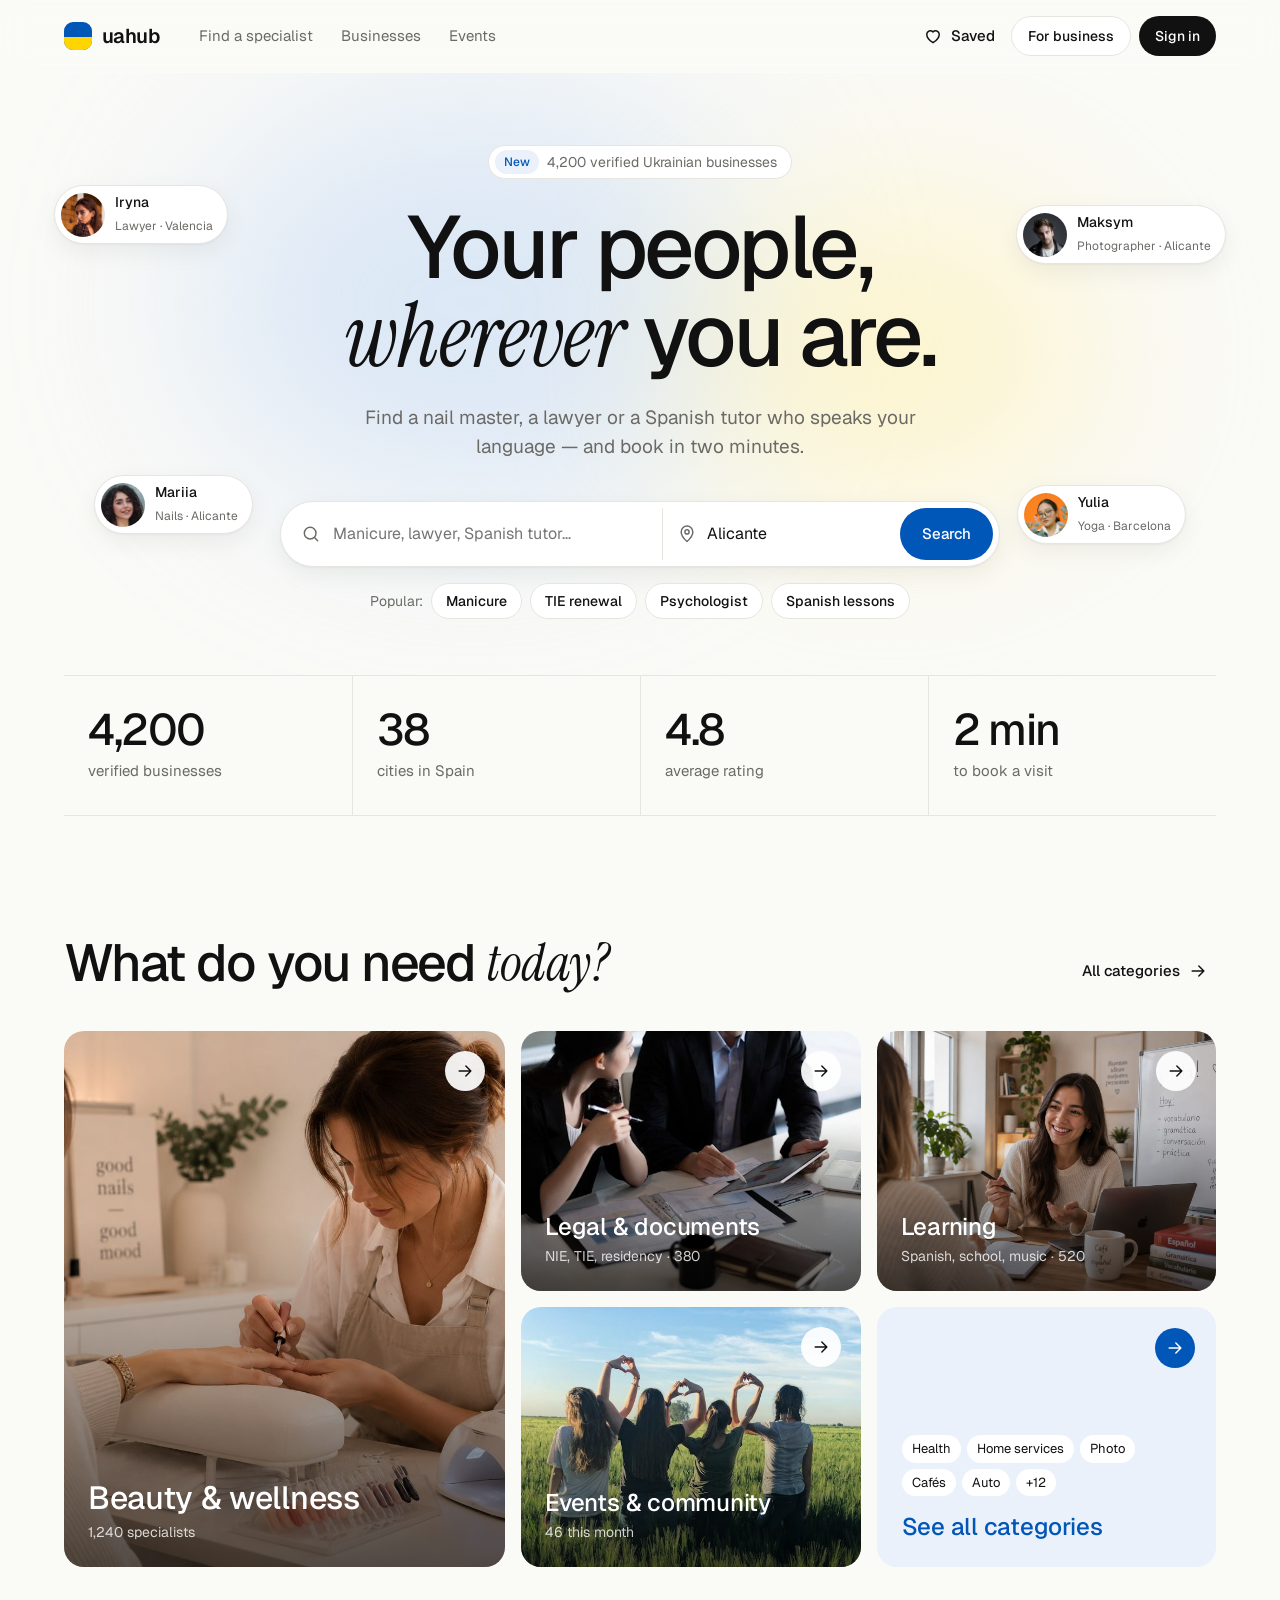
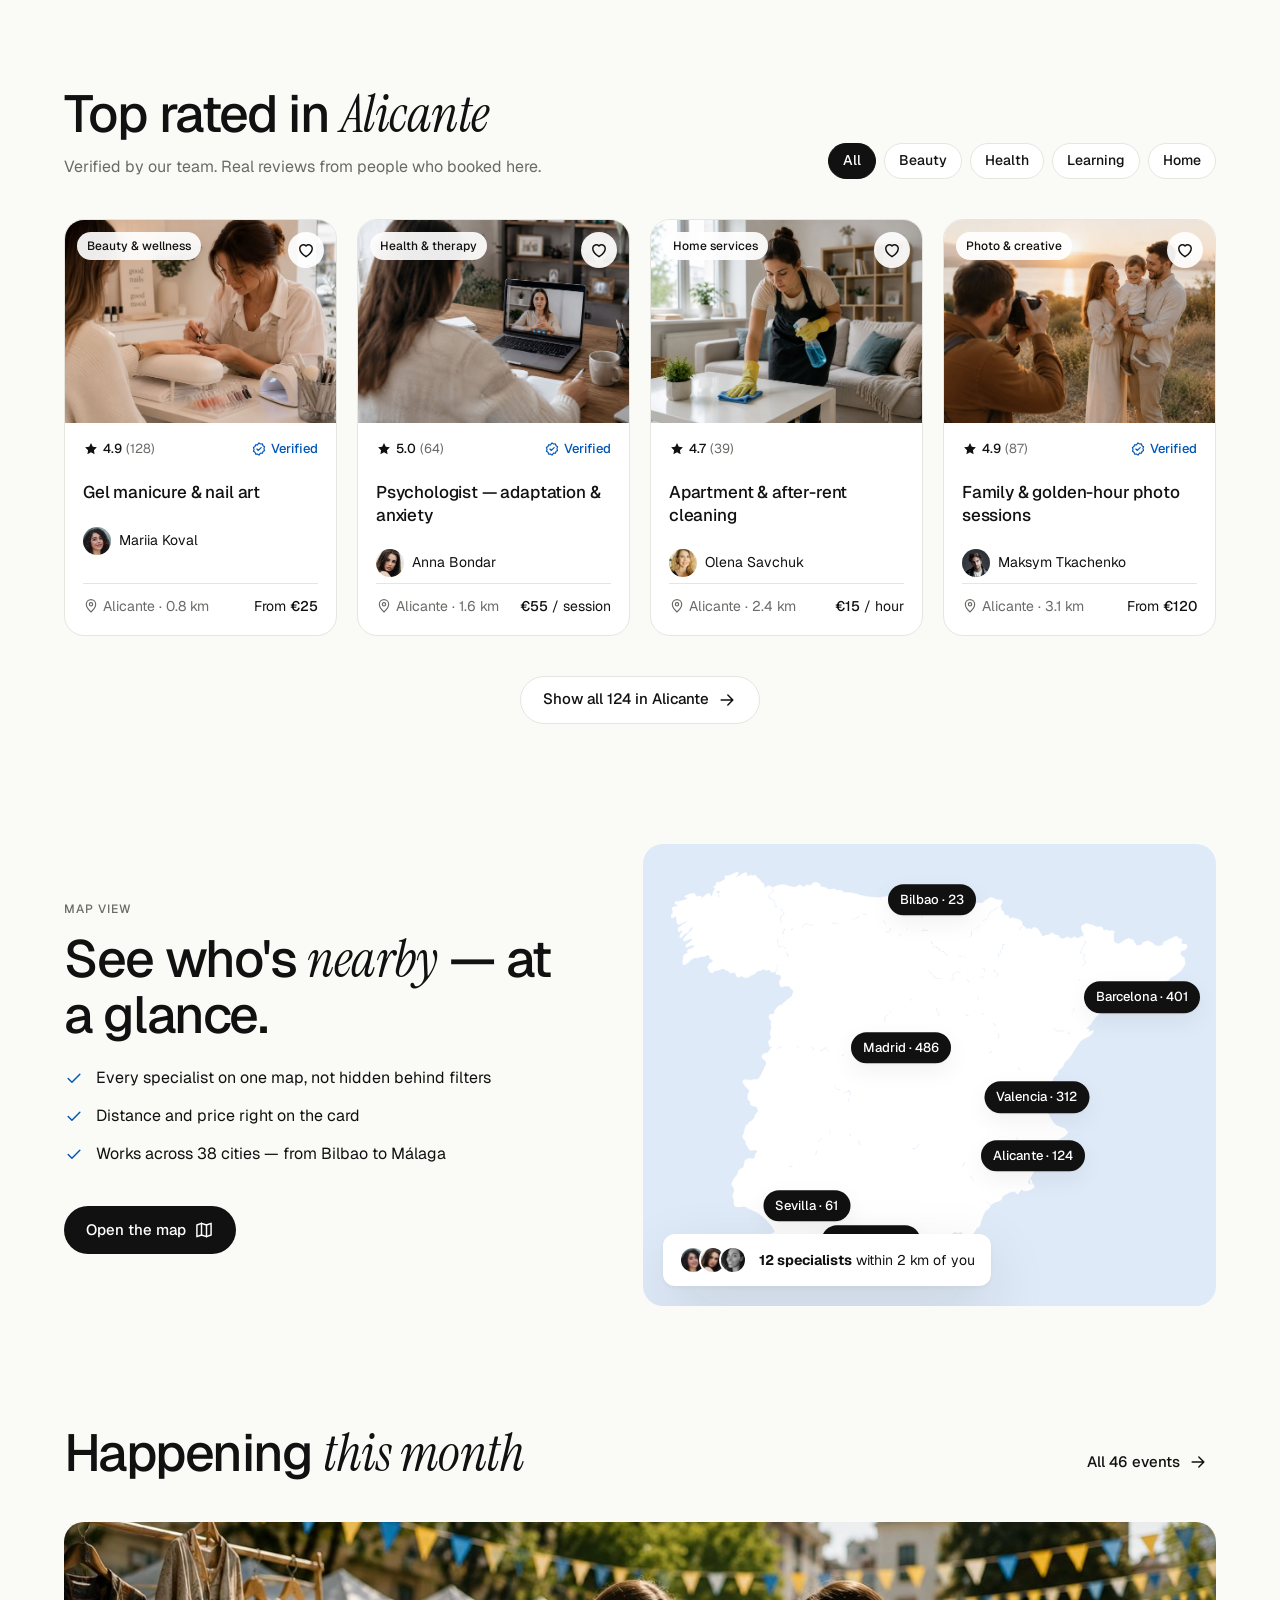
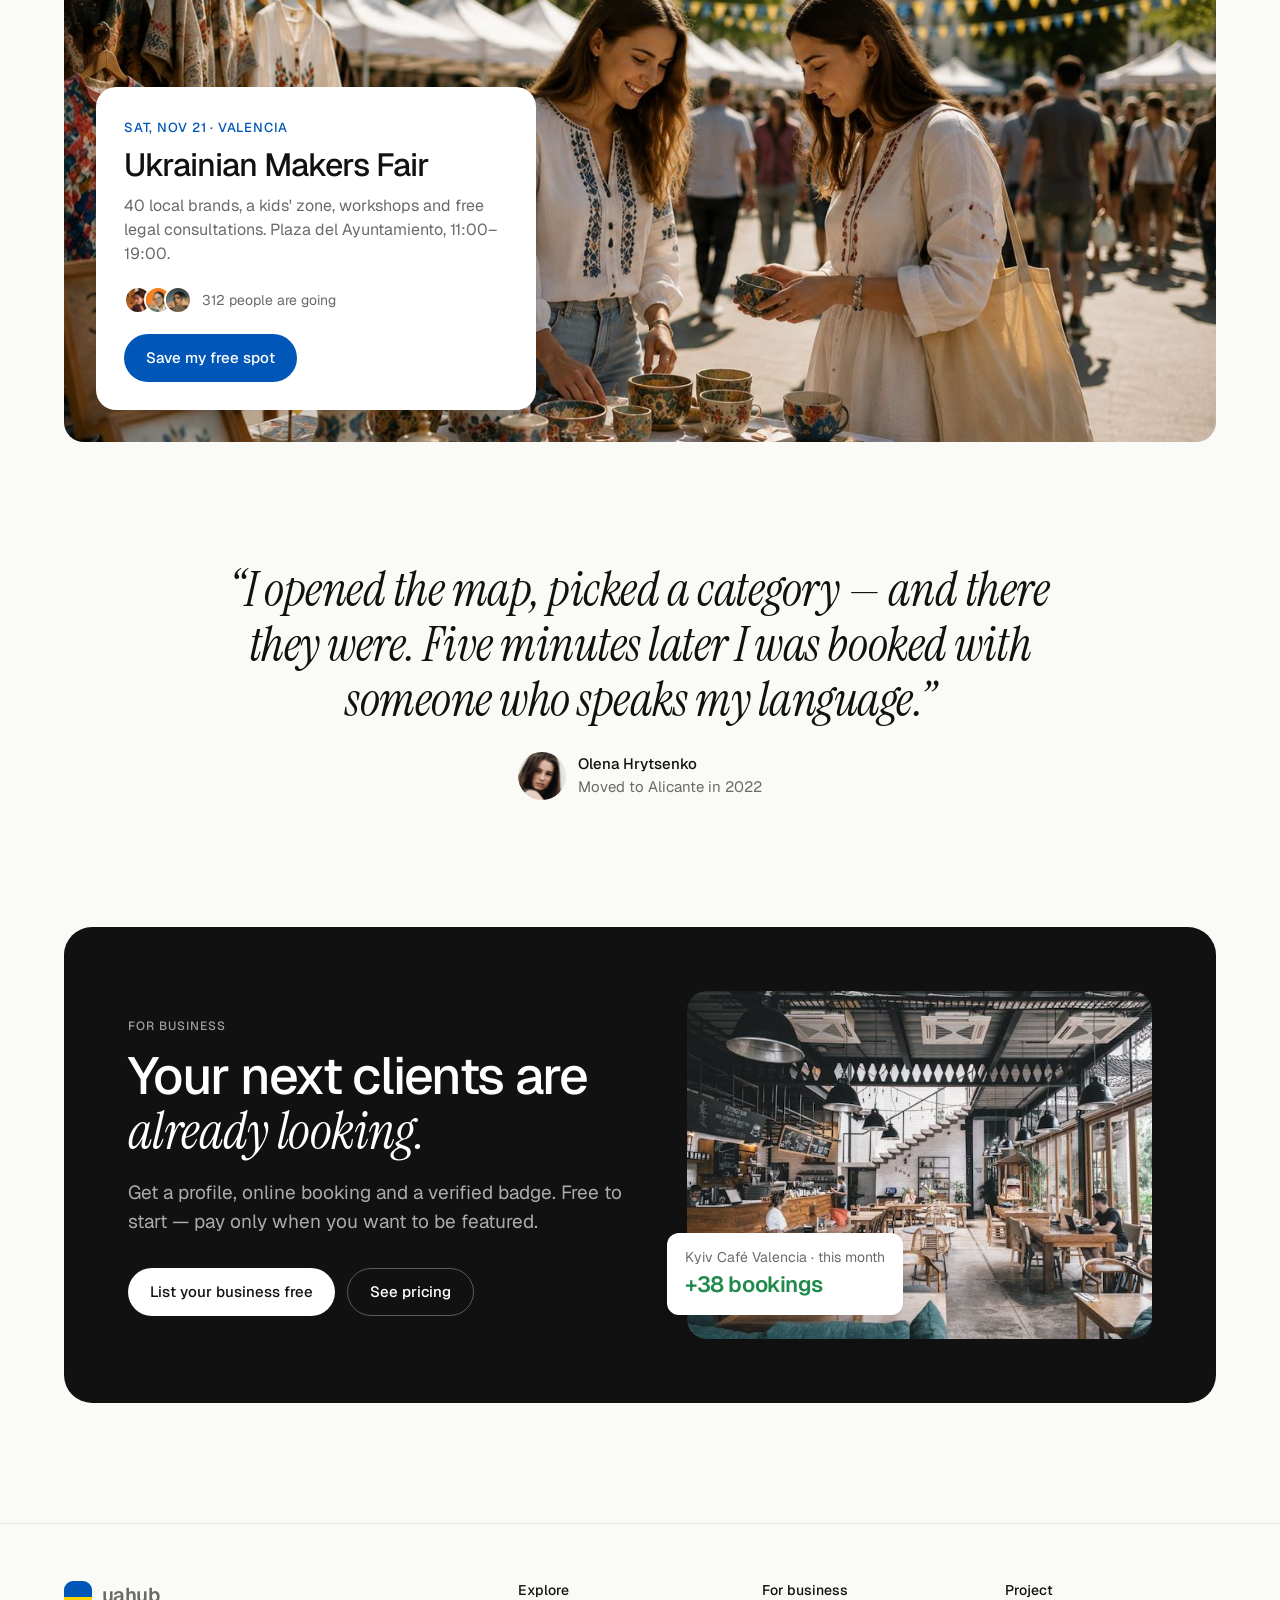
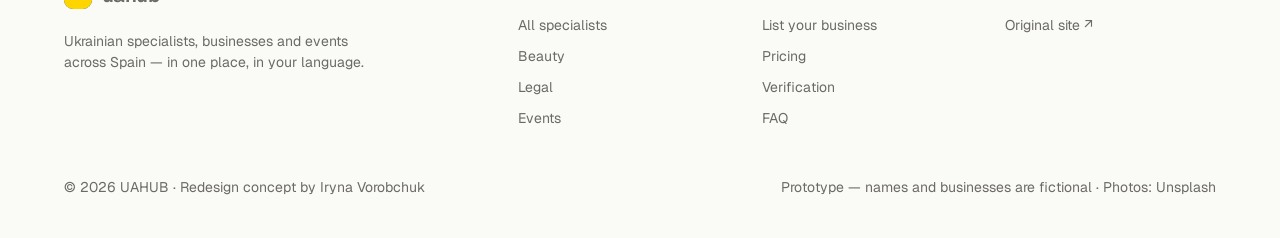
==== commit cb7c51e2: "Give every specialist their own gallery photos from Unsplash Co-Authored-By: Claude Opus 5.5 <norepl" ====
--- a/index.html
+++ b/index.html
@@ -12,7 +12,7 @@
   <link rel="preconnect" href="https://fonts.googleapis.com">
   <link rel="preconnect" href="https://fonts.gstatic.com" crossorigin>
   <link href="https://fonts.googleapis.com/css2?family=Geist:wght@400;500;600&family=Instrument+Serif:ital@1&display=swap" rel="stylesheet">
-  <link rel="stylesheet" href="styles.css">
+  <link rel="stylesheet" href="styles.css?v=8">
 </head>
 <body data-page="home">
 <main>
@@ -22,10 +22,10 @@
     <div class="wrap">
       <!-- Filled from data.js: hover or focus opens a mini profile, click goes to the full one -->
       <div class="hero-people">
-        <a class="float-person" data-person="iryna-melnyk" style="left:-10px;top:40px"></a>
-        <a class="float-person" data-person="mariia-koval" style="left:30px;top:330px"></a>
-        <a class="float-person right" data-person="maksym-tkachenko" style="right:-10px;top:60px"></a>
-        <a class="float-person right" data-person="yulia-romanenko" style="right:30px;top:340px"></a>
+        <a class="float-person" data-person="iryna-melnyk" style="left:-10px;top:40px" href="specialist.html?id=iryna-melnyk"><span class="fp-head"><img class="fp-avatar" src="img/avatar-1.jpg" alt=""><span><b>Iryna</b><span class="fp-sub">Lawyer · Valencia</span></span></span></a>
+        <a class="float-person" data-person="mariia-koval" style="left:30px;top:330px" href="specialist.html?id=mariia-koval"><span class="fp-head"><img class="fp-avatar" src="img/avatar-2.jpg" alt=""><span><b>Mariia</b><span class="fp-sub">Nails · Alicante</span></span></span></a>
+        <a class="float-person right" data-person="maksym-tkachenko" style="right:-10px;top:60px" href="specialist.html?id=maksym-tkachenko"><span class="fp-head"><img class="fp-avatar" src="img/avatar-4.jpg" alt=""><span><b>Maksym</b><span class="fp-sub">Photographer · Alicante</span></span></span></a>
+        <a class="float-person right" data-person="yulia-romanenko" style="right:30px;top:340px" href="specialist.html?id=yulia-romanenko"><span class="fp-head"><img class="fp-avatar" src="img/avatar-5.jpg" alt=""><span><b>Yulia</b><span class="fp-sub">Yoga · Barcelona</span></span></span></a>
       </div>
       <span class="eyebrow"><b>New</b> 4,200 verified Ukrainian businesses</span>
       <h1 class="display">Your people,<br><span class="serif">wherever</span> you are.</h1>
@@ -201,8 +201,8 @@
   </section>
 </main>
 <footer data-footer></footer>
-<script src="data.js"></script>
-<script src="app.js"></script>
+<script src="data.js?v=8"></script>
+<script src="app.js?v=8"></script>
 <script>
   document.getElementById("rsvp").addEventListener("click", (e) => {
     e.currentTarget.textContent = "You're going ✓";
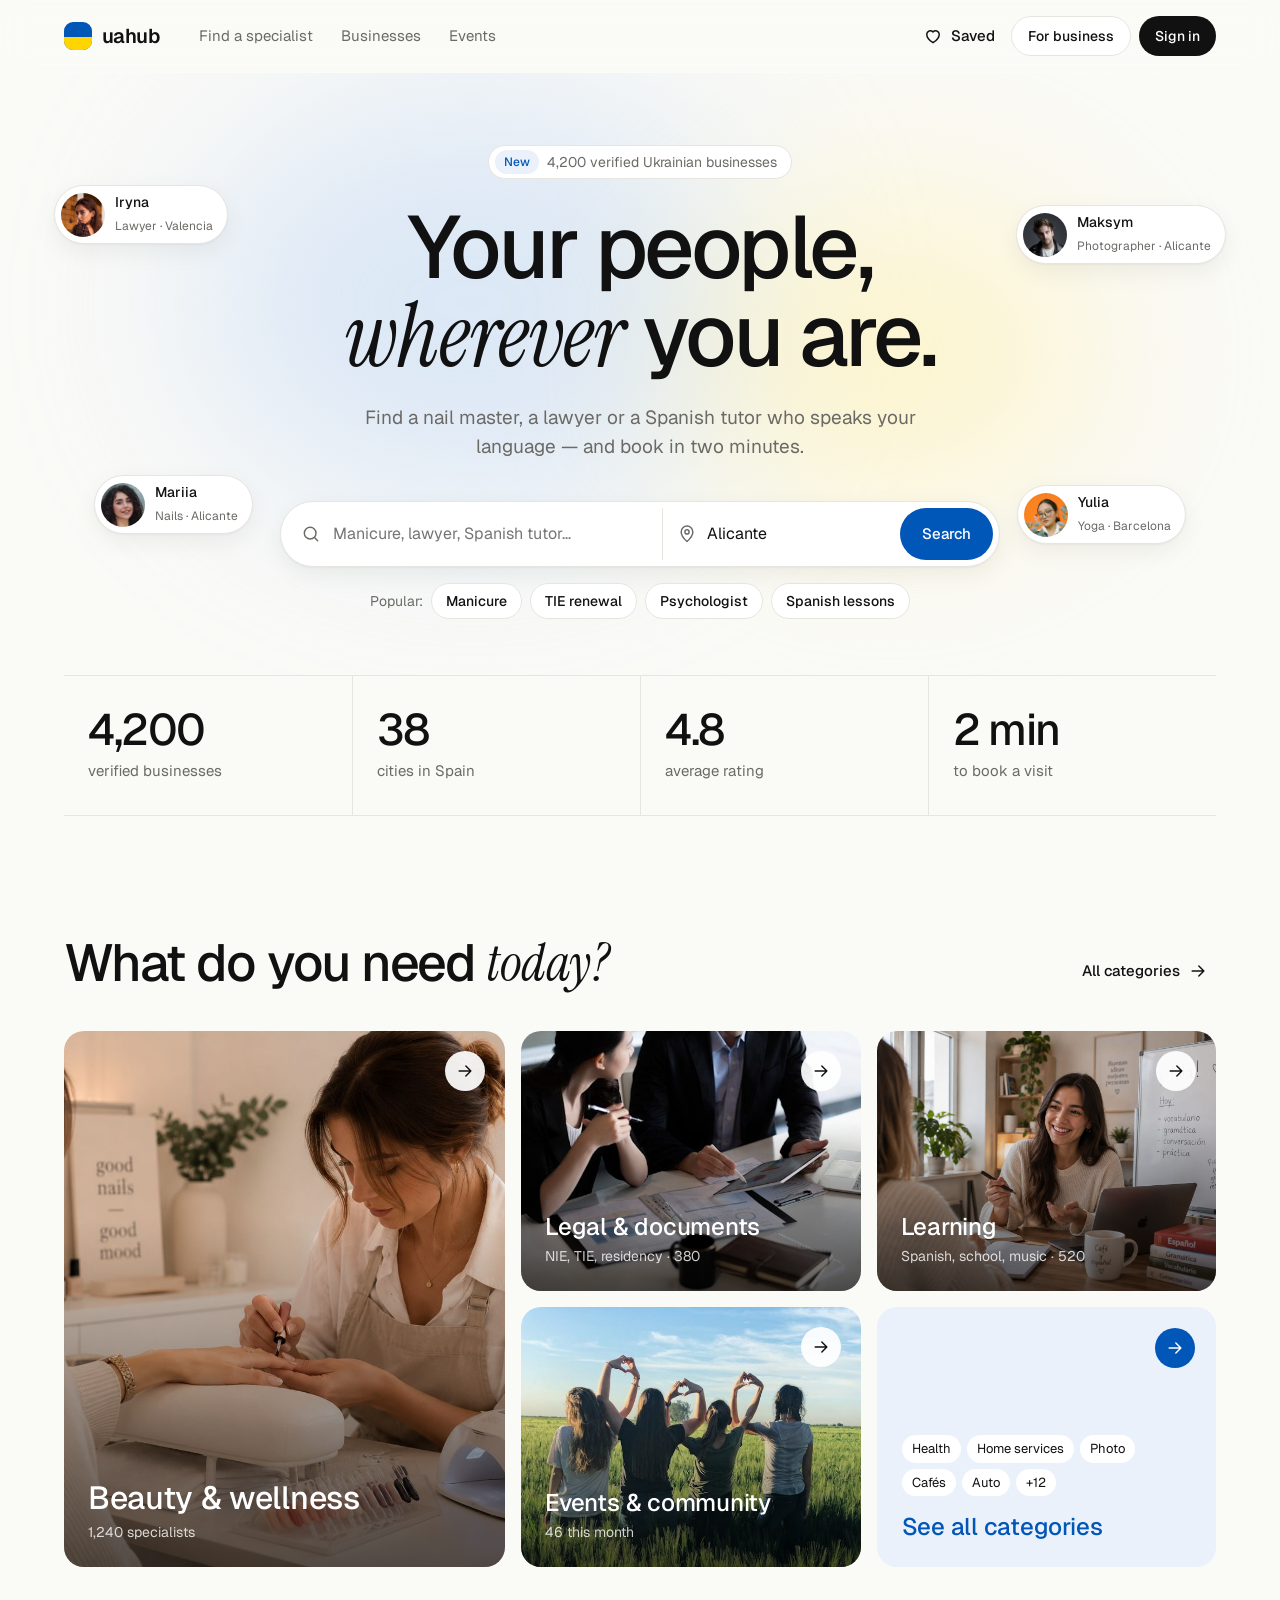
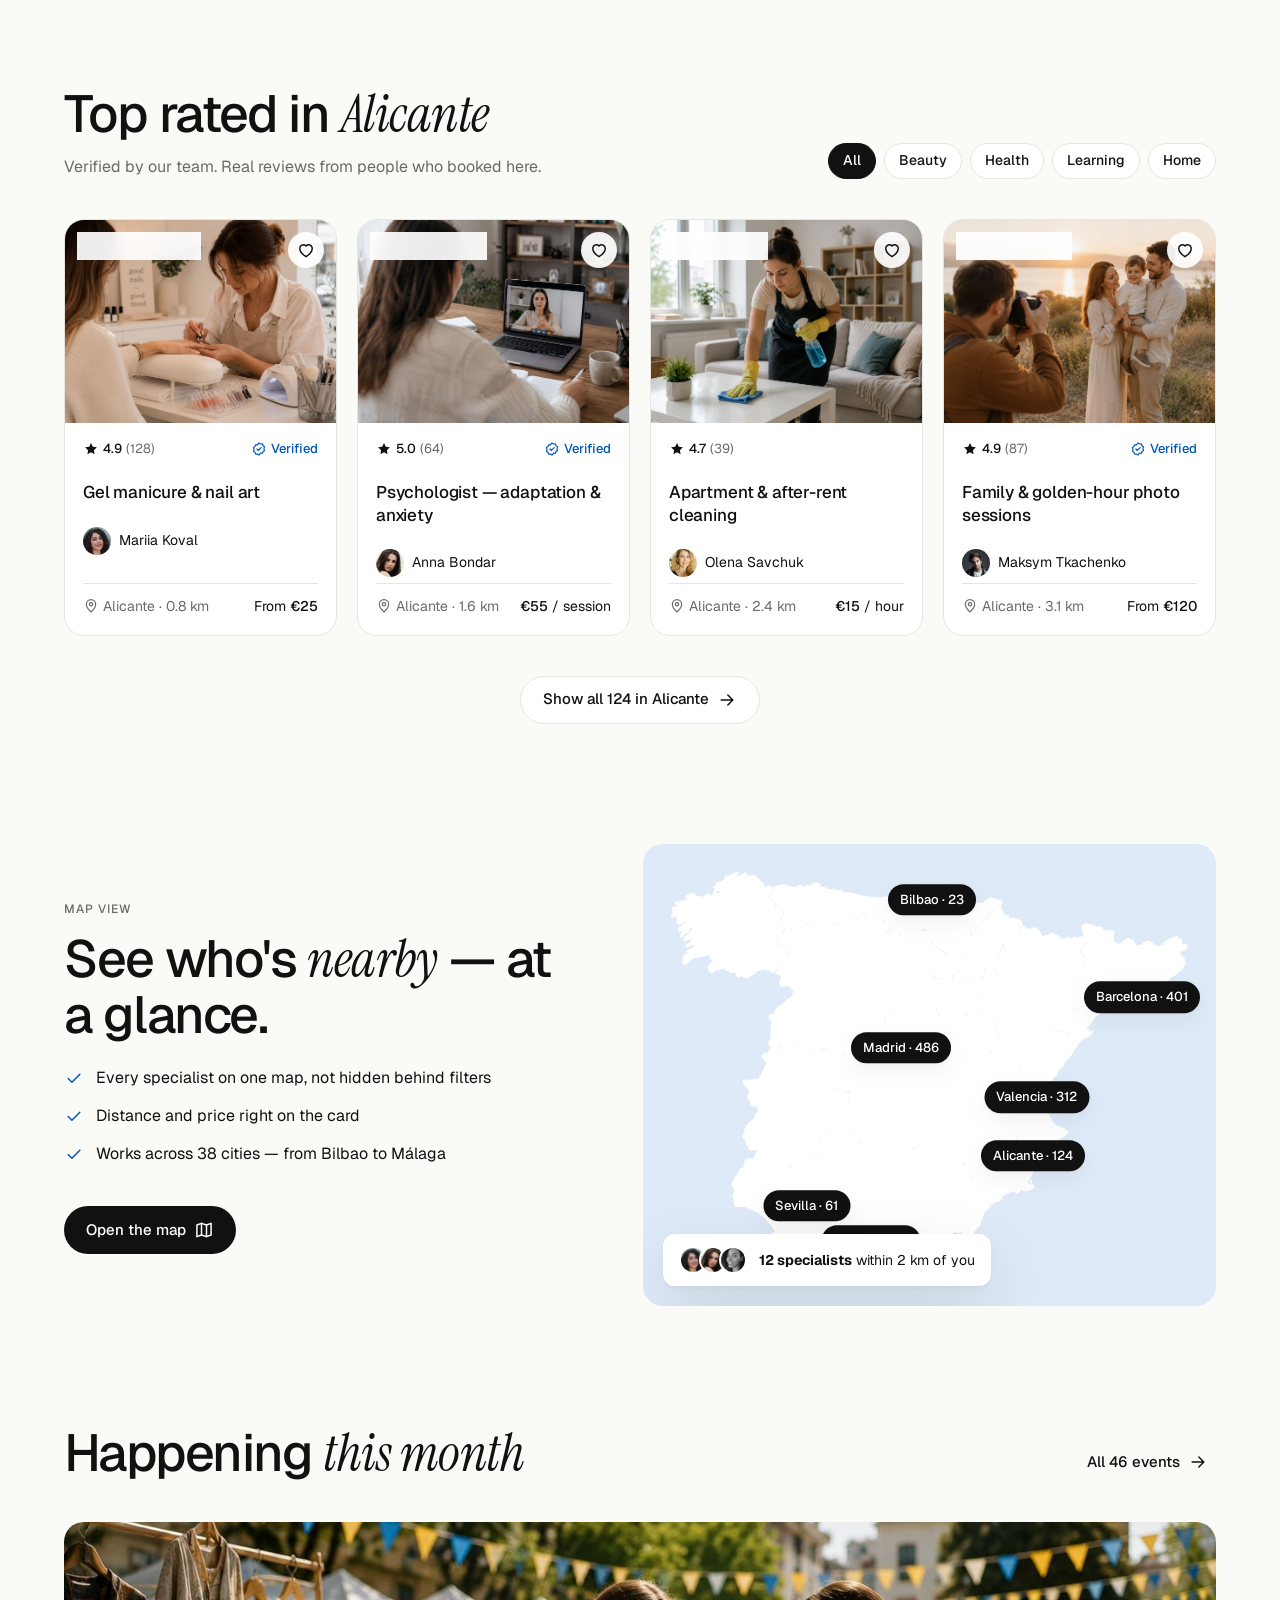
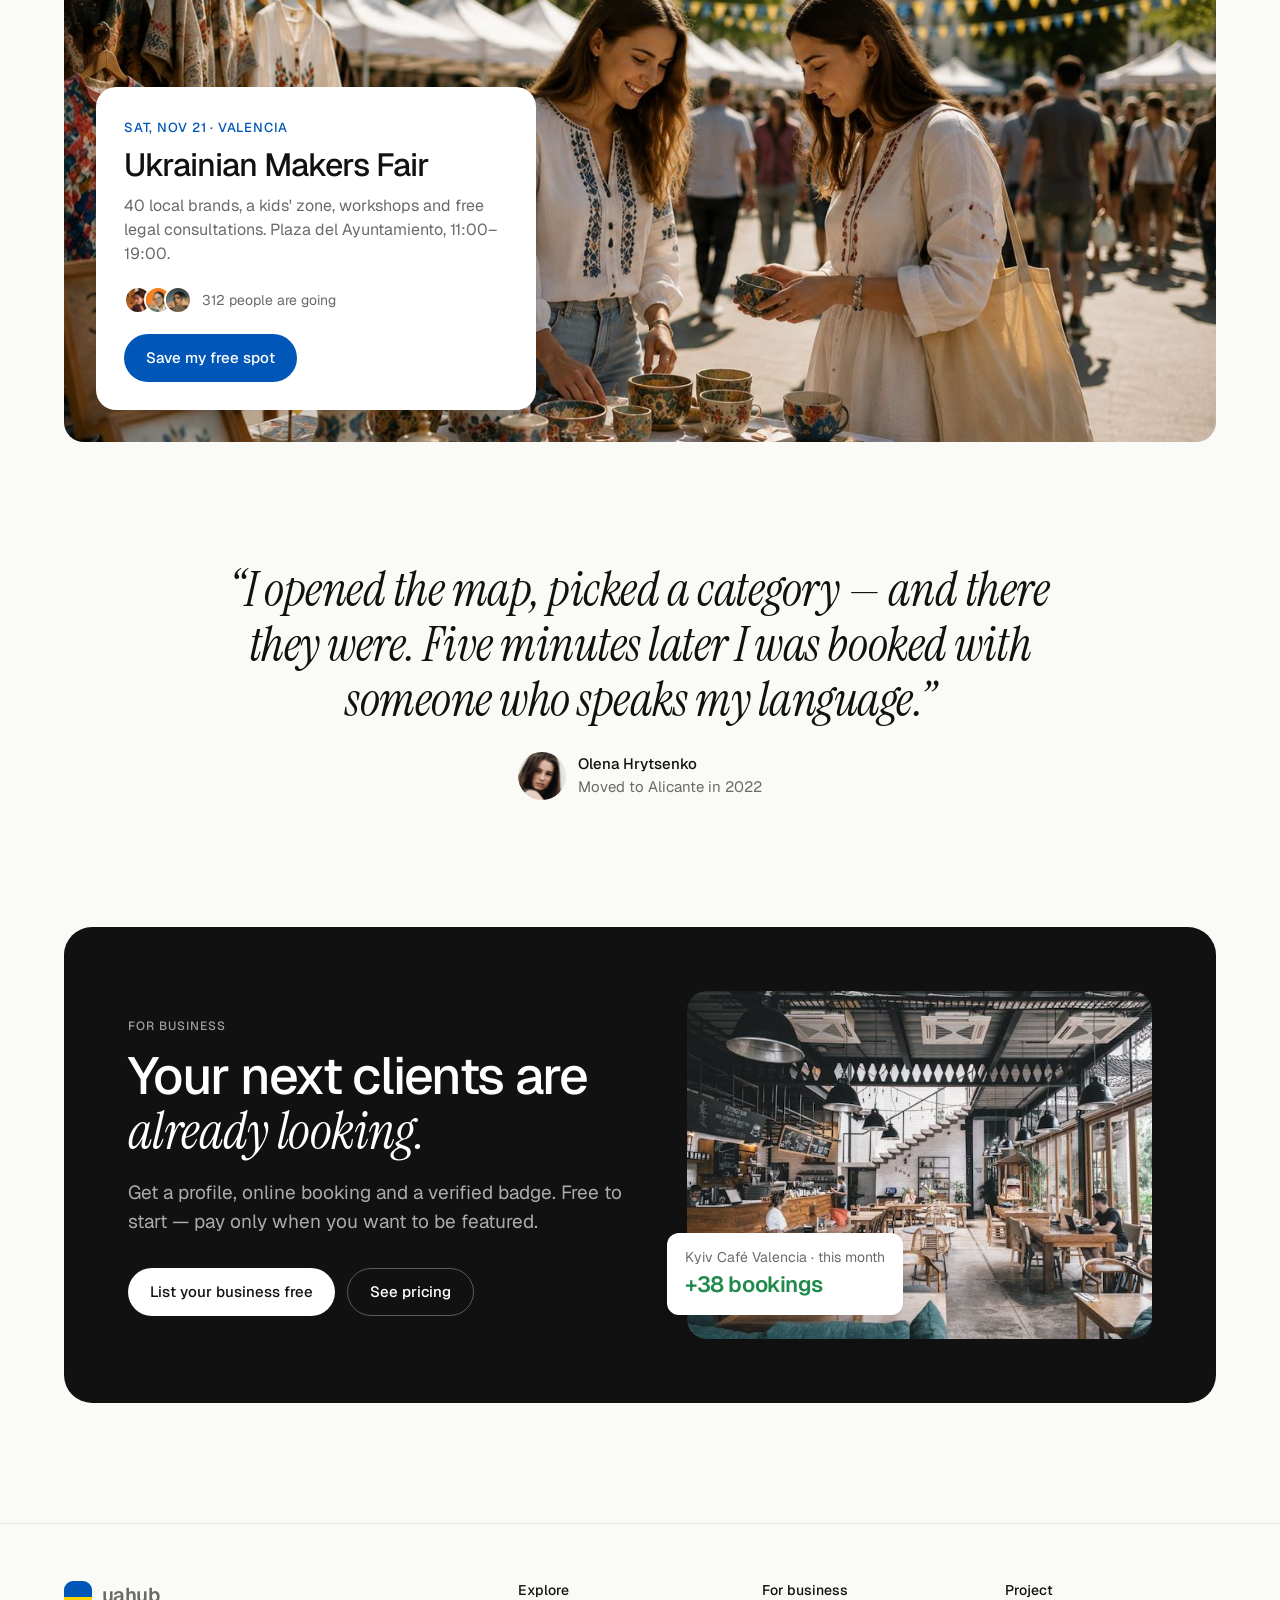
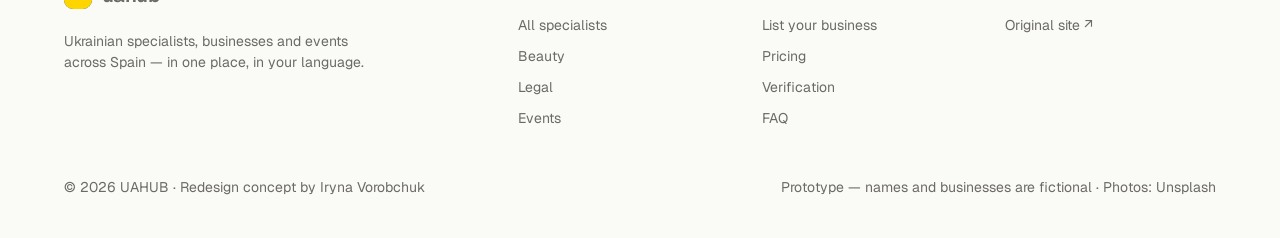
==== commit 95633cee: "Restore styles accidentally removed with the case study (business page, reveal, toast, mobile) Co-Au" ====
--- a/index.html
+++ b/index.html
@@ -12,7 +12,7 @@
   <link rel="preconnect" href="https://fonts.googleapis.com">
   <link rel="preconnect" href="https://fonts.gstatic.com" crossorigin>
   <link href="https://fonts.googleapis.com/css2?family=Geist:wght@400;500;600&family=Instrument+Serif:ital@1&display=swap" rel="stylesheet">
-  <link rel="stylesheet" href="styles.css?v=8">
+  <link rel="stylesheet" href="styles.css?v=9">
 </head>
 <body data-page="home">
 <main>
@@ -201,8 +201,8 @@
   </section>
 </main>
 <footer data-footer></footer>
-<script src="data.js?v=8"></script>
-<script src="app.js?v=8"></script>
+<script src="data.js?v=9"></script>
+<script src="app.js?v=9"></script>
 <script>
   document.getElementById("rsvp").addEventListener("click", (e) => {
     e.currentTarget.textContent = "You're going ✓";
--- a/styles.css
+++ b/styles.css
@@ -450,6 +450,143 @@
 @keyframes pop { from { transform: scale(.4); opacity: 0; } }
 
 .num { font-family: var(--serif); font-style: italic; font-size: 40px; color: var(--accent); line-height: 1; display: block; margin-bottom: 16px; }
+.tokens { display: grid; grid-template-columns: repeat(5, 1fr); gap: 12px; margin-top: 32px; }
+.swatch { border-radius: var(--r-md); border: 1px solid var(--line); overflow: hidden; background: var(--surface); font-size: 13px; }
+.swatch i { display: block; height: 72px; }
+.swatch div { padding: 10px 12px; }
+.swatch b { display: block; font-weight: 500; }
+@media (max-width: 760px) { .tokens { grid-template-columns: repeat(2, 1fr); } }
+.type-spec { margin-top: 24px; display: grid; gap: 4px; }
+.type-spec div { display: flex; align-items: baseline; justify-content: space-between; gap: 16px; padding: 16px 0; border-bottom: 1px solid var(--line); }
+.type-spec div > span:last-child { color: var(--muted); font-size: 13px; white-space: nowrap; }
+.prose { max-width: 720px; font-size: 18px; line-height: 1.6; }
+.prose p { margin: 0 0 16px; }
+
+/* Reveal on scroll */
+.reveal { opacity: 0; transform: translateY(16px); transition: opacity .6s ease, transform .6s ease; }
+.reveal.in { opacity: 1; transform: none; }
+@media (prefers-reduced-motion: reduce) { .reveal { opacity: 1; transform: none; transition: none; } }
+
+.toast { position: fixed; left: 50%; bottom: 24px; transform: translate(-50%, 120px); background: var(--ink); color: #fff; padding: 12px 18px; border-radius: 99px; font-size: 14px; z-index: 200; transition: transform .25s; display: flex; gap: 8px; align-items: center; }
+.toast.show { transform: translate(-50%, 0); }
+
+/* ---------- Phone tweaks ---------- */
+@media (max-width: 600px) {
+  .hero { padding: 40px 0 40px; }
+  .search { flex-wrap: wrap; border-radius: var(--r-lg); padding: 6px; gap: 0; }
+  .search label { flex: 1 1 100% !important; height: 50px; }
+  .search label + label { border-left: 0; border-top: 1px solid var(--line); }
+  .search .btn { width: 100%; margin-top: 6px; }
+  .catalog-search .btn { display: none; }
+  .catalog-search select { max-width: 120px; }
+  .section-head .chips { flex-wrap: nowrap; overflow-x: auto; margin: 0 -24px; padding: 0 24px; scrollbar-width: none; }
+  .map { padding: 16px; }
+  .city-count { font-size: 11px; padding: 4px 8px; }
+  .map-float { left: 12px; right: 12px; bottom: 12px; font-size: 13px; }
+}
+.sheet-foot .sum:empty + .btn, .sheet-foot .sum[style*="none"] + .btn { flex: 1; }
+
+/* Static render for Figma import (?figma) */
+.no-motion *, .no-motion *::before, .no-motion *::after { animation: none !important; transition: none !important; }
+.no-motion .reveal { opacity: 1; transform: none; }
+
+/* ---------- Business page ---------- */
+.biz-hero { padding-top: 72px; padding-bottom: 40px; display: grid; grid-template-columns: 1fr 1fr; gap: 56px; align-items: center; }
+.biz-hero .lead { margin-top: 24px; max-width: 520px; }
+.biz-hero .actions { display: flex; gap: 12px; margin-top: 32px; flex-wrap: wrap; }
+.biz-hero .note { margin-top: 16px; font-size: 14px; color: var(--muted); display: flex; gap: 16px; flex-wrap: wrap; }
+.biz-hero .note span { display: inline-flex; gap: 6px; align-items: center; }
+.biz-hero .note .icon { color: var(--success); }
+@media (max-width: 960px) { .biz-hero { grid-template-columns: 1fr; padding-top: 40px; } }
+
+.dash { background: var(--surface); border: 1px solid var(--line); border-radius: var(--r-lg); box-shadow: var(--shadow-lg); padding: 20px; font-size: 14px; }
+.dash-top { display: flex; align-items: center; gap: 12px; padding-bottom: 16px; border-bottom: 1px solid var(--line); }
+.dash-top img { width: 40px; height: 40px; border-radius: 10px; object-fit: cover; }
+.dash-top b { font-weight: 500; display: block; }
+.dash-kpis { display: grid; grid-template-columns: repeat(3, 1fr); gap: 8px; margin: 16px 0; }
+.kpi { background: var(--bg); border-radius: var(--r-md); padding: 12px; }
+.kpi b { display: block; font-size: 24px; font-weight: 500; letter-spacing: -.02em; }
+.kpi em { font-style: normal; font-size: 12px; color: var(--success); }
+.bars { display: flex; align-items: flex-end; gap: 6px; height: 90px; padding: 0 4px; }
+.bars i { flex: 1; background: var(--accent-soft); border-radius: 4px 4px 0 0; }
+.bars i.on { background: var(--accent); }
+.bars-x { display: flex; gap: 6px; padding: 6px 4px 0; font-size: 11px; color: var(--muted); }
+.bars-x span { flex: 1; text-align: center; }
+.appts { margin-top: 16px; display: grid; gap: 8px; }
+.appt { display: flex; align-items: center; gap: 12px; padding: 10px 12px; border: 1px solid var(--line); border-radius: var(--r-md); }
+.appt time { font-weight: 500; width: 44px; }
+.appt div { flex: 1; line-height: 1.3; }
+.appt small { display: block; color: var(--muted); font-size: 12px; }
+.tag-new { font-size: 11px; font-weight: 500; color: var(--accent); background: var(--accent-soft); padding: 3px 8px; border-radius: 99px; }
+
+.logos { display: flex; gap: 40px; justify-content: center; flex-wrap: wrap; align-items: center; color: var(--muted); font-weight: 600; font-size: 18px; letter-spacing: -.02em; padding: 32px 0; border-top: 1px solid var(--line); border-bottom: 1px solid var(--line); }
+.logos small { display: block; width: 100%; text-align: center; font-weight: 400; font-size: 13px; letter-spacing: 0; margin-bottom: -16px; }
+
+.steps { display: grid; grid-template-columns: repeat(3, 1fr); gap: 20px; }
+.step { background: var(--surface); border: 1px solid var(--line); border-radius: var(--r-lg); padding: 28px; }
+.step .num { margin-bottom: 24px; }
+.step h3 { margin: 0 0 8px; font-size: 20px; font-weight: 500; letter-spacing: -.01em; }
+.step p { margin: 0; color: var(--muted); }
+@media (max-width: 860px) { .steps { grid-template-columns: 1fr; } }
+
+.features { display: grid; grid-template-columns: repeat(3, 1fr); gap: 20px; }
+.feature { padding: 28px; border-radius: var(--r-lg); background: var(--surface); border: 1px solid var(--line); }
+.feature .ic { width: 44px; height: 44px; border-radius: 12px; background: var(--accent-soft); color: var(--accent); display: grid; place-items: center; margin-bottom: 20px; }
+.feature h3 { margin: 0 0 8px; font-size: 18px; font-weight: 500; }
+.feature p { margin: 0; color: var(--muted); font-size: 15px; }
+@media (max-width: 960px) { .features { grid-template-columns: 1fr 1fr; } }
+@media (max-width: 560px) { .features { grid-template-columns: 1fr; } }
+
+.billing { display: inline-flex; background: var(--surface); border: 1px solid var(--line); border-radius: 99px; padding: 4px; }
+.billing button { height: 40px; padding: 0 18px; border-radius: 99px; font-size: 14px; font-weight: 500; color: var(--muted); }
+.billing button[aria-pressed="true"] { background: var(--ink); color: #fff; }
+.billing .save { color: var(--success); margin-left: 4px; }
+.billing button[aria-pressed="true"] .save { color: #9FE0B8; }
+
+.plans { display: grid; grid-template-columns: repeat(3, 1fr); gap: 20px; margin-top: 40px; align-items: stretch; }
+.plan { position: relative; background: var(--surface); border: 1px solid var(--line); border-radius: var(--r-lg); padding: 32px 28px; display: flex; flex-direction: column; }
+.plan.hot { background: var(--ink); color: #fff; border-color: var(--ink); box-shadow: var(--shadow-lg); }
+.plan .badge-pop { position: absolute; top: 20px; right: 20px; background: var(--sun); color: var(--ink); font-size: 12px; font-weight: 600; border-radius: 99px; padding: 4px 10px; }
+.plan h3 { margin: 0; font-size: 20px; font-weight: 500; }
+.plan .for { margin: 6px 0 24px; color: var(--muted); font-size: 15px; }
+.plan.hot .for, .plan.hot .per, .plan.hot .was { color: rgba(255,255,255,.6); }
+.plan .price { font-size: 52px; font-weight: 500; letter-spacing: -.04em; line-height: 1; }
+.plan .per { color: var(--muted); font-size: 15px; margin-left: 4px; letter-spacing: 0; font-weight: 400; }
+.plan .was { font-size: 13px; color: var(--muted); min-height: 20px; margin-top: 8px; }
+.plan .btn { margin: 24px 0; }
+.plan.hot .btn-primary { background: #fff; color: var(--ink); }
+.plan ul { list-style: none; margin: 0; padding: 0; display: grid; gap: 12px; font-size: 15px; }
+.plan li { display: flex; gap: 10px; align-items: flex-start; }
+.plan li .icon { color: var(--accent); margin-top: 2px; }
+.plan.hot li .icon { color: var(--sun); }
+.plan li.off { color: var(--muted); }
+.plan li.off .icon { color: var(--line); }
+.plan.hot li.off { color: rgba(255,255,255,.4); }
+@media (max-width: 960px) { .plans { grid-template-columns: 1fr; max-width: 480px; margin-left: auto; margin-right: auto; } }
+
+.addons { display: grid; grid-template-columns: 1fr 1fr; gap: 20px; margin-top: 20px; }
+.addon { display: flex; gap: 20px; align-items: center; background: var(--surface); border: 1px dashed #CFCBC2; border-radius: var(--r-lg); padding: 20px 24px; }
+.addon div { flex: 1; }
+.addon b { font-weight: 500; }
+.addon p { margin: 4px 0 0; color: var(--muted); font-size: 14px; }
+.addon .p { font-size: 22px; font-weight: 500; letter-spacing: -.02em; white-space: nowrap; }
+.addon .p small { font-size: 13px; color: var(--muted); font-weight: 400; letter-spacing: 0; }
+@media (max-width: 760px) { .addons { grid-template-columns: 1fr; } }
+
+.compare { width: 100%; border-collapse: collapse; margin-top: 24px; font-size: 15px; background: var(--surface); border-radius: var(--r-lg); overflow: hidden; border: 1px solid var(--line); }
+.compare th, .compare td { padding: 14px 20px; text-align: left; border-bottom: 1px solid var(--line); }
+.compare th { font-weight: 500; font-size: 13px; color: var(--muted); background: var(--bg); }
+.compare td:not(:first-child), .compare th:not(:first-child) { text-align: center; width: 18%; }
+.compare tr:last-child td { border-bottom: 0; }
+.compare .icon { color: var(--accent); }
+.compare-wrap { overflow-x: auto; }
+
+.faq { max-width: 820px; }
+.faq details { border-bottom: 1px solid var(--line); }
+.faq summary { list-style: none; cursor: pointer; padding: 22px 0; font-size: 18px; font-weight: 500; display: flex; justify-content: space-between; gap: 16px; align-items: center; }
+.faq summary::-webkit-details-marker { display: none; }
+.faq summary .icon { transition: transform .2s; flex: none; }
+.faq details[open] summary .icon { transform: rotate(90deg); }
 .faq details p { margin: -8px 0 22px; color: var(--muted); max-width: 680px; }
 
 .join { display: grid; grid-template-columns: 1fr 1fr; gap: 56px; align-items: start; }
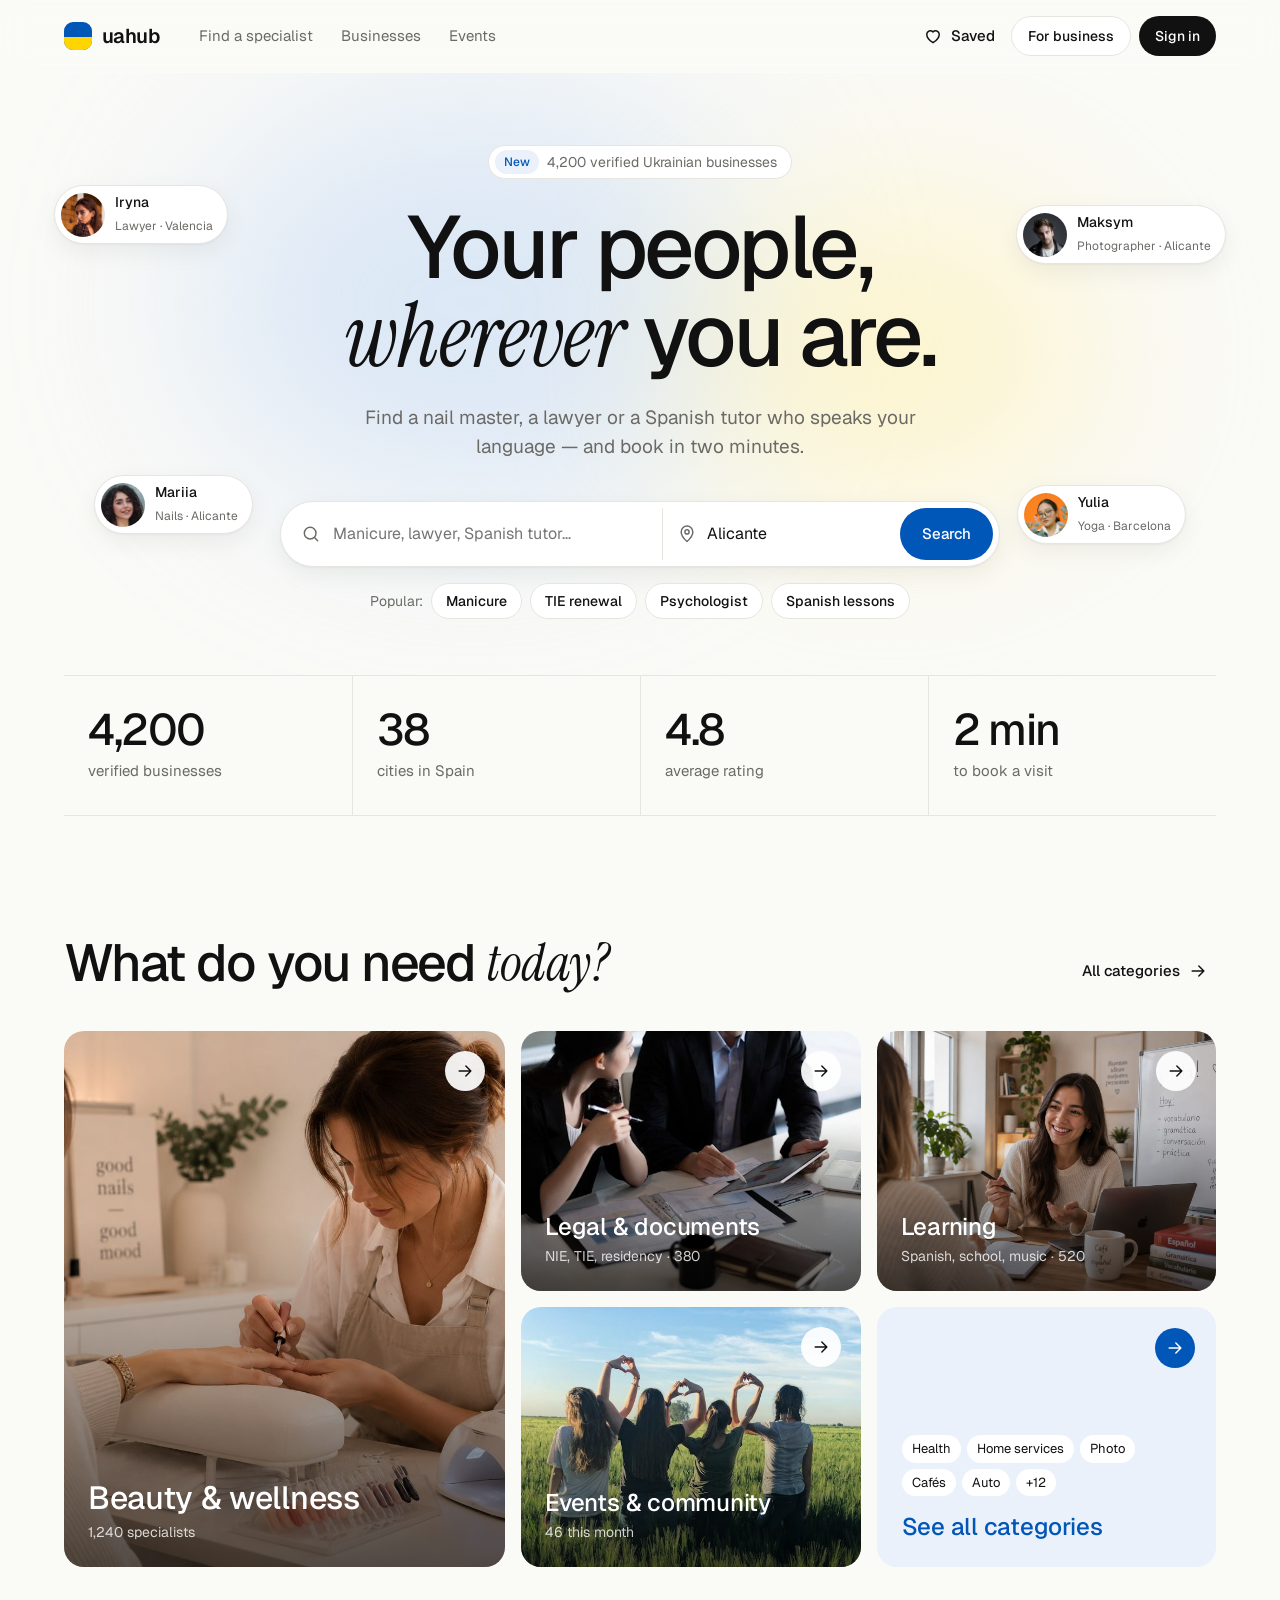
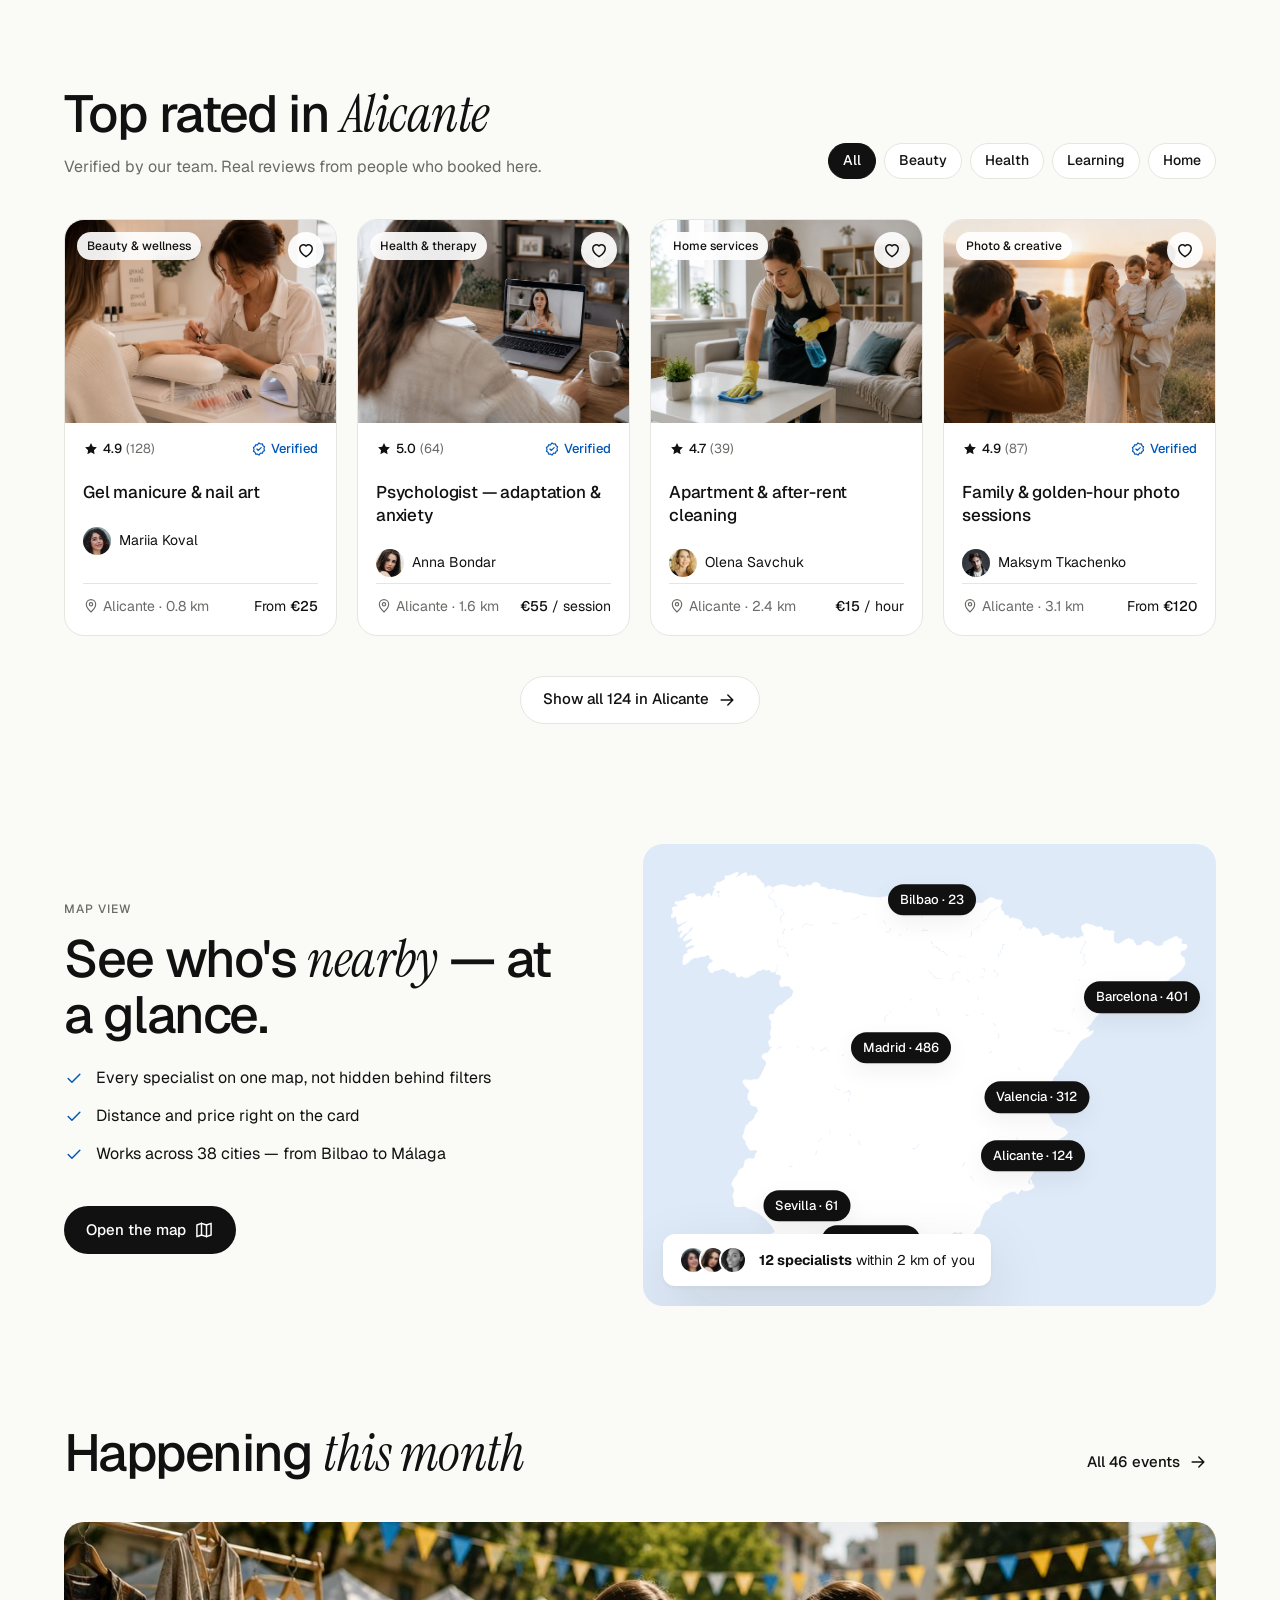
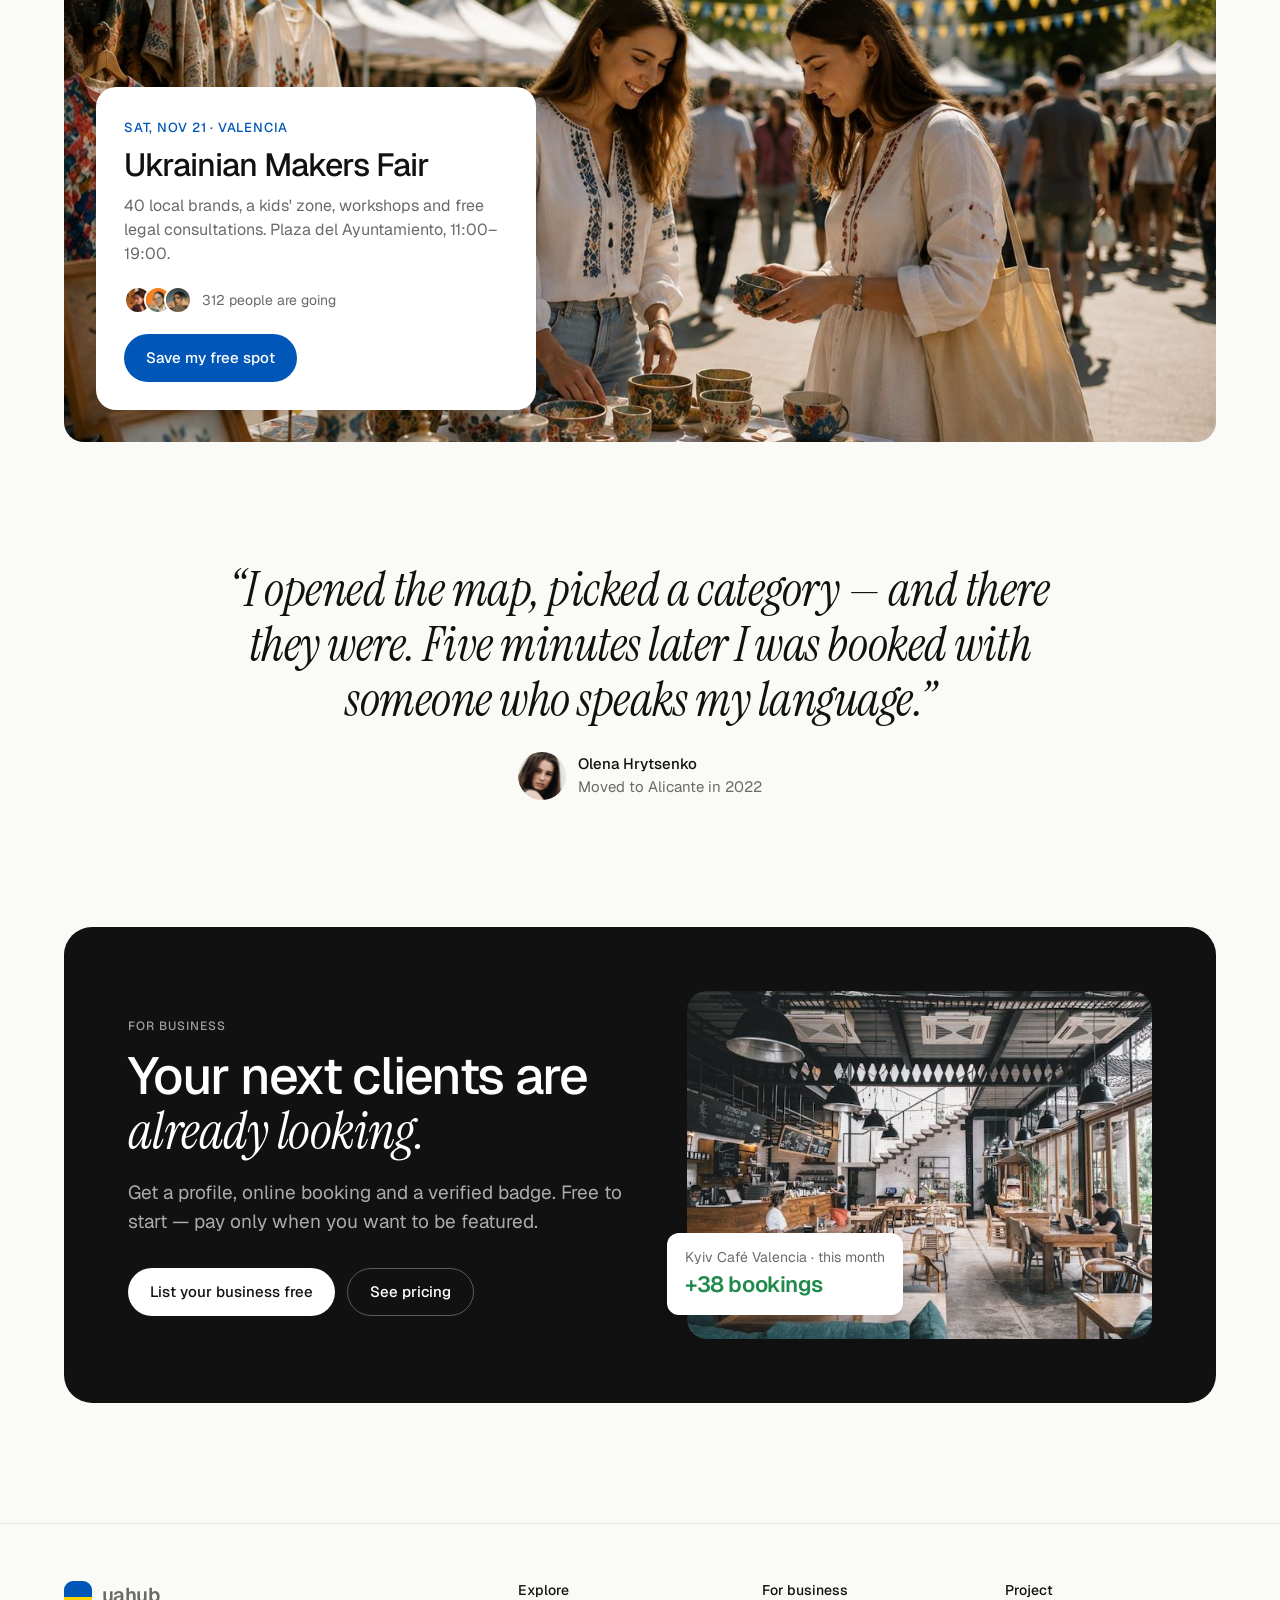
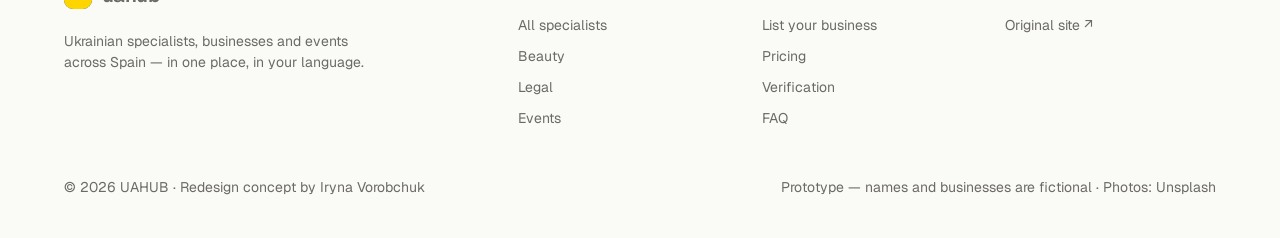
==== commit 2344dc61: "Business page: steps as a timeline, features as a bento with mini visuals Co-Authored-By: Claude Opu" ====
--- a/index.html
+++ b/index.html
@@ -12,7 +12,7 @@
   <link rel="preconnect" href="https://fonts.googleapis.com">
   <link rel="preconnect" href="https://fonts.gstatic.com" crossorigin>
   <link href="https://fonts.googleapis.com/css2?family=Geist:wght@400;500;600&family=Instrument+Serif:ital@1&display=swap" rel="stylesheet">
-  <link rel="stylesheet" href="styles.css?v=9">
+  <link rel="stylesheet" href="styles.css?v=10">
 </head>
 <body data-page="home">
 <main>
@@ -201,8 +201,8 @@
   </section>
 </main>
 <footer data-footer></footer>
-<script src="data.js?v=9"></script>
-<script src="app.js?v=9"></script>
+<script src="data.js?v=10"></script>
+<script src="app.js?v=10"></script>
 <script>
   document.getElementById("rsvp").addEventListener("click", (e) => {
     e.currentTarget.textContent = "You're going ✓";
--- a/styles.css
+++ b/styles.css
@@ -522,18 +522,67 @@
 .logos { display: flex; gap: 40px; justify-content: center; flex-wrap: wrap; align-items: center; color: var(--muted); font-weight: 600; font-size: 18px; letter-spacing: -.02em; padding: 32px 0; border-top: 1px solid var(--line); border-bottom: 1px solid var(--line); }
 .logos small { display: block; width: 100%; text-align: center; font-weight: 400; font-size: 13px; letter-spacing: 0; margin-bottom: -16px; }
 
-.steps { display: grid; grid-template-columns: repeat(3, 1fr); gap: 20px; }
-.step { background: var(--surface); border: 1px solid var(--line); border-radius: var(--r-lg); padding: 28px; }
-.step .num { margin-bottom: 24px; }
-.step h3 { margin: 0 0 8px; font-size: 20px; font-weight: 500; letter-spacing: -.01em; }
-.step p { margin: 0; color: var(--muted); }
-@media (max-width: 860px) { .steps { grid-template-columns: 1fr; } }
-
-.features { display: grid; grid-template-columns: repeat(3, 1fr); gap: 20px; }
-.feature { padding: 28px; border-radius: var(--r-lg); background: var(--surface); border: 1px solid var(--line); }
-.feature .ic { width: 44px; height: 44px; border-radius: 12px; background: var(--accent-soft); color: var(--accent); display: grid; place-items: center; margin-bottom: 20px; }
-.feature h3 { margin: 0 0 8px; font-size: 18px; font-weight: 500; }
-.feature p { margin: 0; color: var(--muted); font-size: 15px; }
+/* How it works — timeline */
+.how { display: grid; grid-template-columns: 5fr 7fr; gap: 64px; align-items: start; }
+.how-intro { position: sticky; top: 120px; }
+.how-intro .lead { margin: 20px 0 32px; max-width: 380px; font-size: 18px; }
+.timeline { list-style: none; margin: 0; padding: 0; }
+.timeline li { position: relative; display: grid; grid-template-columns: 72px 1fr; gap: 24px; padding-bottom: 48px; }
+.timeline li:last-child { padding-bottom: 0; }
+.timeline li::before { content: ""; position: absolute; left: 35px; top: 72px; bottom: 0; width: 2px; background: repeating-linear-gradient(var(--line) 0 6px, transparent 6px 12px); }
+.timeline li:last-child::before { display: none; }
+.t-num { width: 72px; height: 72px; border-radius: 50%; display: grid; place-items: center; background: var(--surface); border: 1px solid var(--line); font-family: var(--serif); font-style: italic; font-size: 36px; color: var(--accent); }
+.timeline li:last-child .t-num { background: var(--accent); border-color: var(--accent); color: #fff; }
+.t-time { display: inline-block; margin-top: 6px; font-size: 12px; font-weight: 500; letter-spacing: .06em; text-transform: uppercase; color: var(--accent); }
+.timeline h3 { margin: 8px 0 8px; font-size: 26px; font-weight: 500; letter-spacing: -.02em; }
+.timeline p { margin: 0; color: var(--muted); max-width: 520px; }
+@media (max-width: 860px) { .how { grid-template-columns: 1fr; gap: 40px; } .how-intro { position: static; } .timeline li { grid-template-columns: 56px 1fr; gap: 16px; } .t-num { width: 56px; height: 56px; font-size: 28px; } .timeline li::before { left: 27px; top: 56px; } .timeline h3 { font-size: 22px; } }
+
+/* Features — bento with mini visuals */
+.fbento { display: grid; grid-template-columns: repeat(4, 1fr); grid-template-areas: "book book map ver" "rev chat map stat"; gap: 16px; }
+.fb { display: flex; flex-direction: column; border-radius: var(--r-lg); background: var(--surface); border: 1px solid var(--line); padding: 24px; overflow: hidden; }
+.fb h3 { margin: 20px 0 6px; font-size: 18px; font-weight: 500; letter-spacing: -.01em; }
+.fb p { margin: 0; color: var(--muted); font-size: 15px; }
+.fb-visual { flex: 1; min-height: 150px; display: flex; flex-direction: column; justify-content: center; gap: 8px; }
+.fb-booking { grid-area: book; background: var(--accent-soft); border-color: transparent; }
+.fb-map { grid-area: map; background: #DFEAF8; border-color: transparent; }
+.fb-verified { grid-area: ver; background: var(--ink); border-color: var(--ink); color: #fff; }
+.fb-verified p { color: rgba(255,255,255,.65); }
+.fb-reviews { grid-area: rev; }
+.fb-chat { grid-area: chat; }
+.fb-stats { grid-area: stat; background: #FFF8D6; border-color: transparent; }
+.mini-cal { background: #fff; border-radius: var(--r-md); padding: 16px; box-shadow: var(--shadow); }
+.mini-days { display: grid; grid-template-columns: repeat(5, 1fr); gap: 8px; margin-bottom: 12px; }
+.mini-days span { text-align: center; font-size: 12px; color: var(--muted); padding: 8px 0; border-radius: var(--r-sm); border: 1px solid var(--line); line-height: 1.3; }
+.mini-days b { display: block; font-size: 16px; font-weight: 500; color: var(--ink); }
+.mini-days .on { background: var(--ink); border-color: var(--ink); color: rgba(255,255,255,.7); }
+.mini-days .on b { color: #fff; }
+.mini-slots { display: grid; grid-template-columns: repeat(6, 1fr); gap: 8px; }
+.mini-slots span { text-align: center; font-size: 13px; font-weight: 500; padding: 9px 0; border-radius: var(--r-sm); border: 1px solid var(--line); }
+.mini-slots .off { color: #C2BFB8; text-decoration: line-through; background: var(--bg); }
+.mini-slots .on { background: var(--accent); border-color: var(--accent); color: #fff; }
+.mini-map { position: relative; aspect-ratio: 1263 / 993; margin: 8px 0; }
+.mini-map > img:first-child { width: 100%; height: 100%; }
+.mm-pin { position: absolute; width: 34px; height: 34px; border-radius: 50%; object-fit: cover; border: 3px solid #fff; box-shadow: var(--shadow); transform: translate(-50%, -100%); }
+.mm-pin.me { width: 48px; height: 48px; border-color: var(--accent); z-index: 1; }
+.v-seal { width: 72px; height: 72px; border-radius: 50%; display: grid; place-items: center; background: rgba(255,255,255,.08); color: var(--sun); }
+.v-seal .icon { width: 40px; height: 40px; }
+.v-pill { align-self: flex-start; display: inline-flex; align-items: center; gap: 6px; font-size: 13px; padding: 6px 12px; border-radius: 99px; background: rgba(255,255,255,.1); }
+.v-pill .icon { width: 14px; height: 14px; color: #7BD69B; }
+.mini-review { background: var(--bg); border-radius: var(--r-md); padding: 16px; }
+.mr-stars { color: #E8A800; letter-spacing: 2px; font-size: 14px; }
+.mini-review p { margin: 8px 0; font-size: 15px; color: var(--ink); }
+.mini-review small { font-size: 12px; color: var(--muted); }
+.bubble { max-width: 88%; font-size: 13px; line-height: 1.4; padding: 10px 14px; border-radius: 16px; }
+.bubble.in { background: var(--bg); border-bottom-left-radius: 4px; }
+.bubble.out { align-self: flex-end; background: #DCF5E3; border-bottom-right-radius: 4px; font-weight: 500; }
+.mini-stat b { font-size: 40px; font-weight: 500; letter-spacing: -.03em; display: block; line-height: 1; }
+.mini-stat span { font-size: 13px; color: var(--muted); }
+.mini-bars { display: flex; align-items: flex-end; gap: 6px; height: 64px; margin-top: 8px; }
+.mini-bars i { flex: 1; border-radius: 4px 4px 0 0; background: rgba(17,17,17,.12); }
+.mini-bars i.on { background: var(--ink); }
+@media (max-width: 1000px) { .fbento { grid-template-columns: 1fr 1fr; grid-template-areas: "book book" "map ver" "map rev" "chat stat"; } }
+@media (max-width: 600px) { .fbento { grid-template-columns: 1fr; grid-template-areas: "book" "map" "ver" "rev" "chat" "stat"; } .mini-slots { grid-template-columns: repeat(3, 1fr); } .fb-visual { min-height: 0; } }
 @media (max-width: 960px) { .features { grid-template-columns: 1fr 1fr; } }
 @media (max-width: 560px) { .features { grid-template-columns: 1fr; } }
 
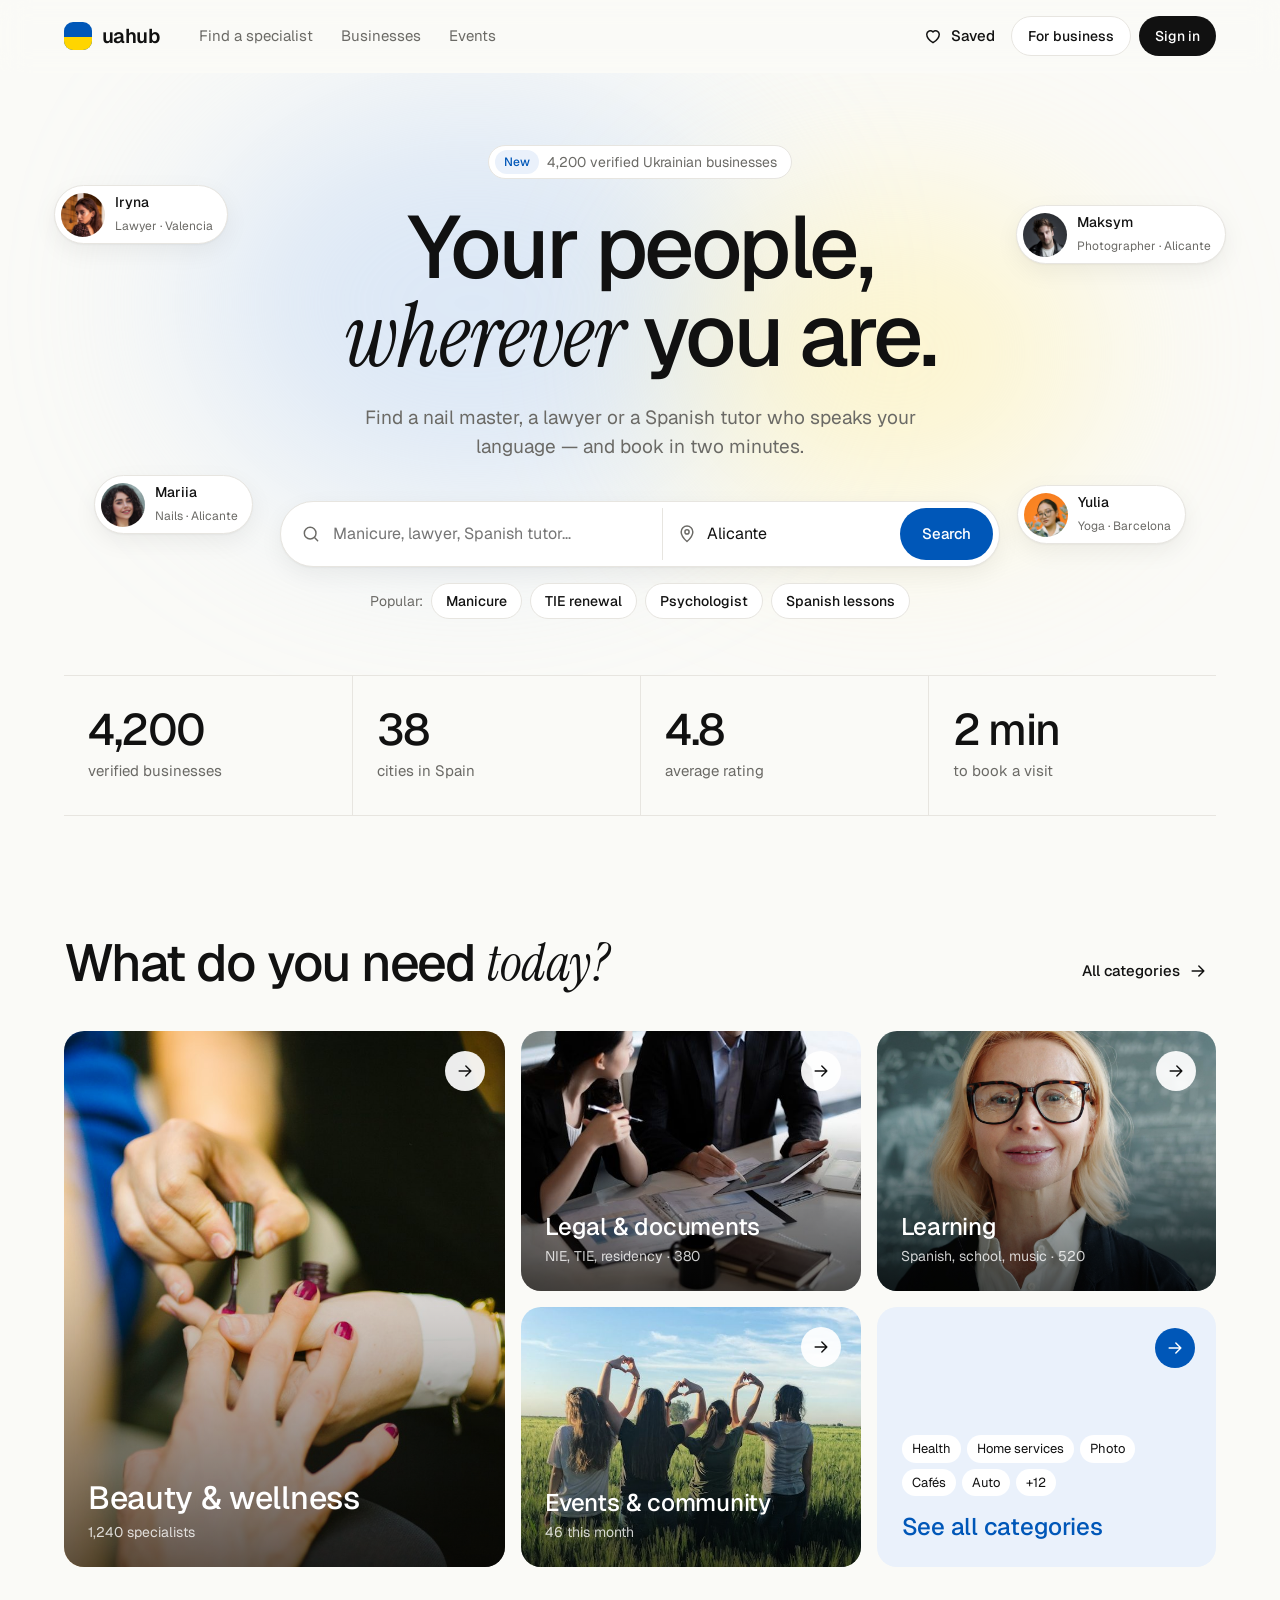
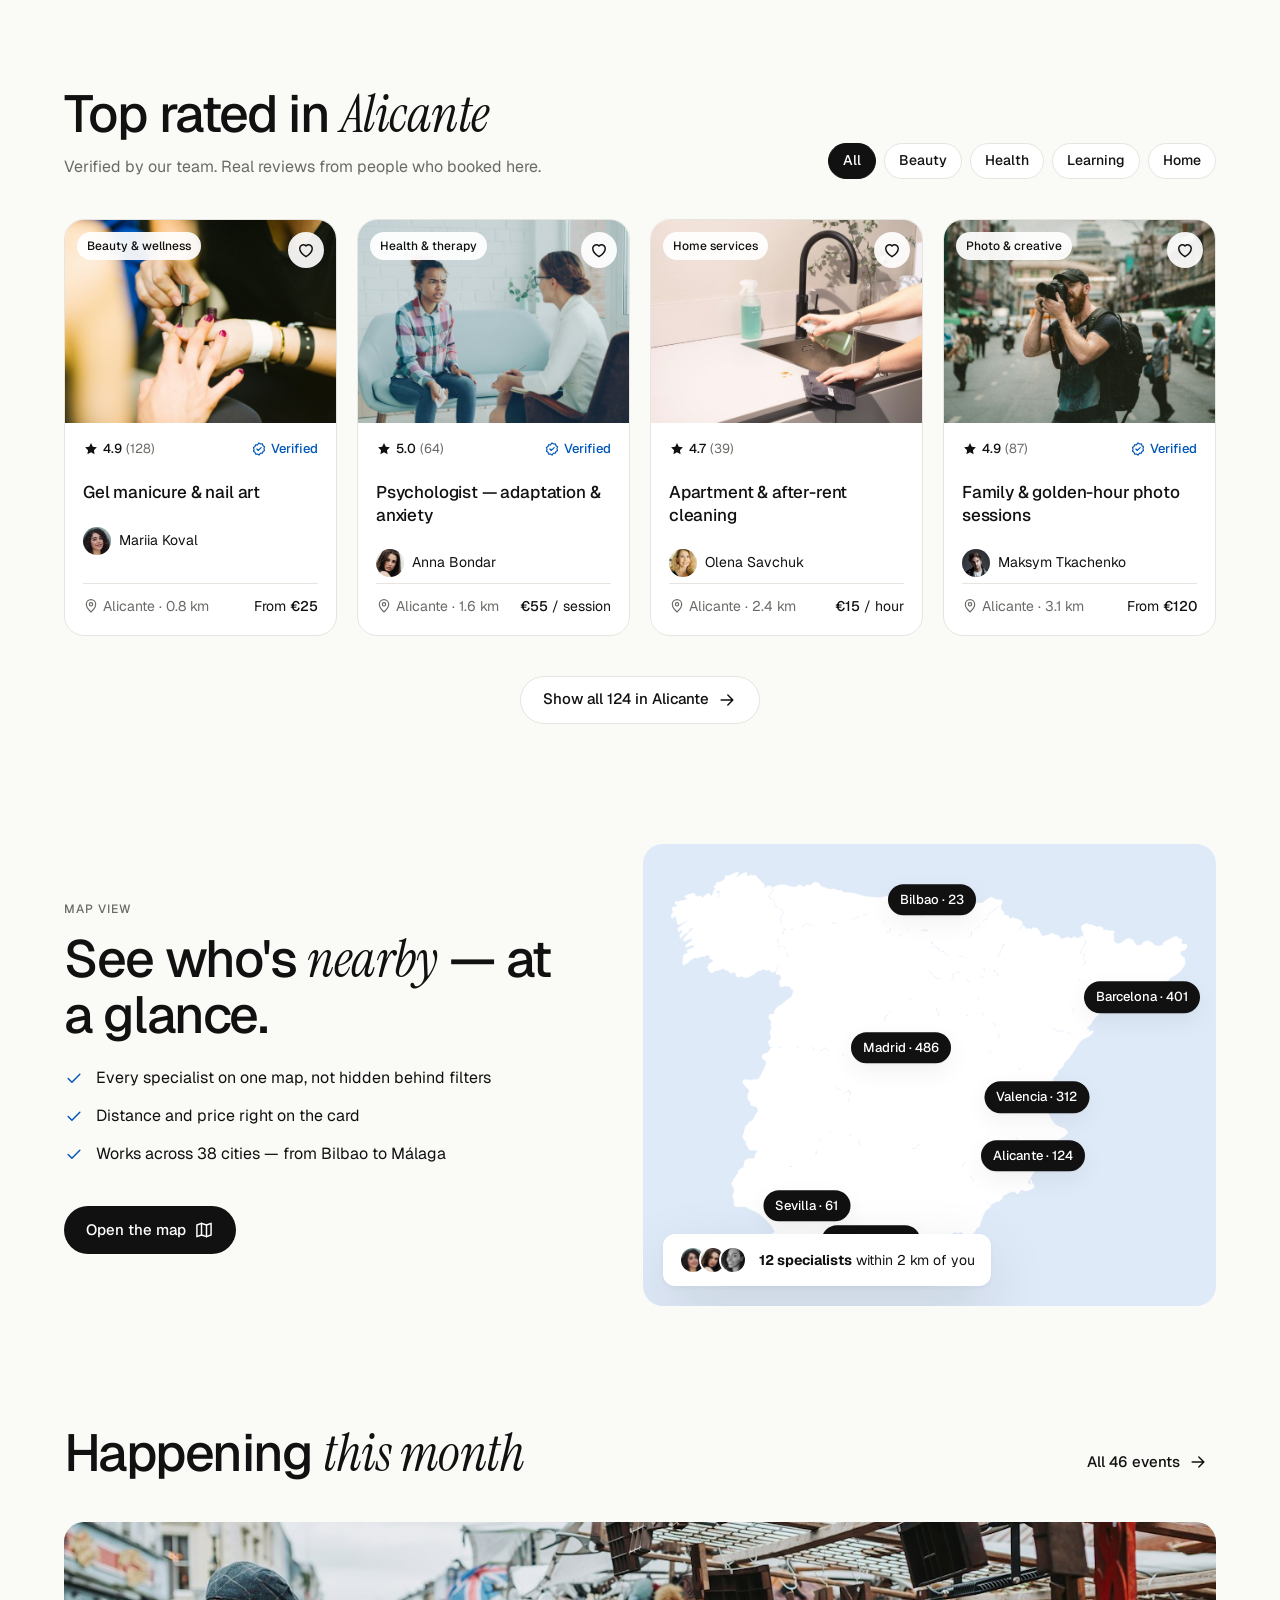
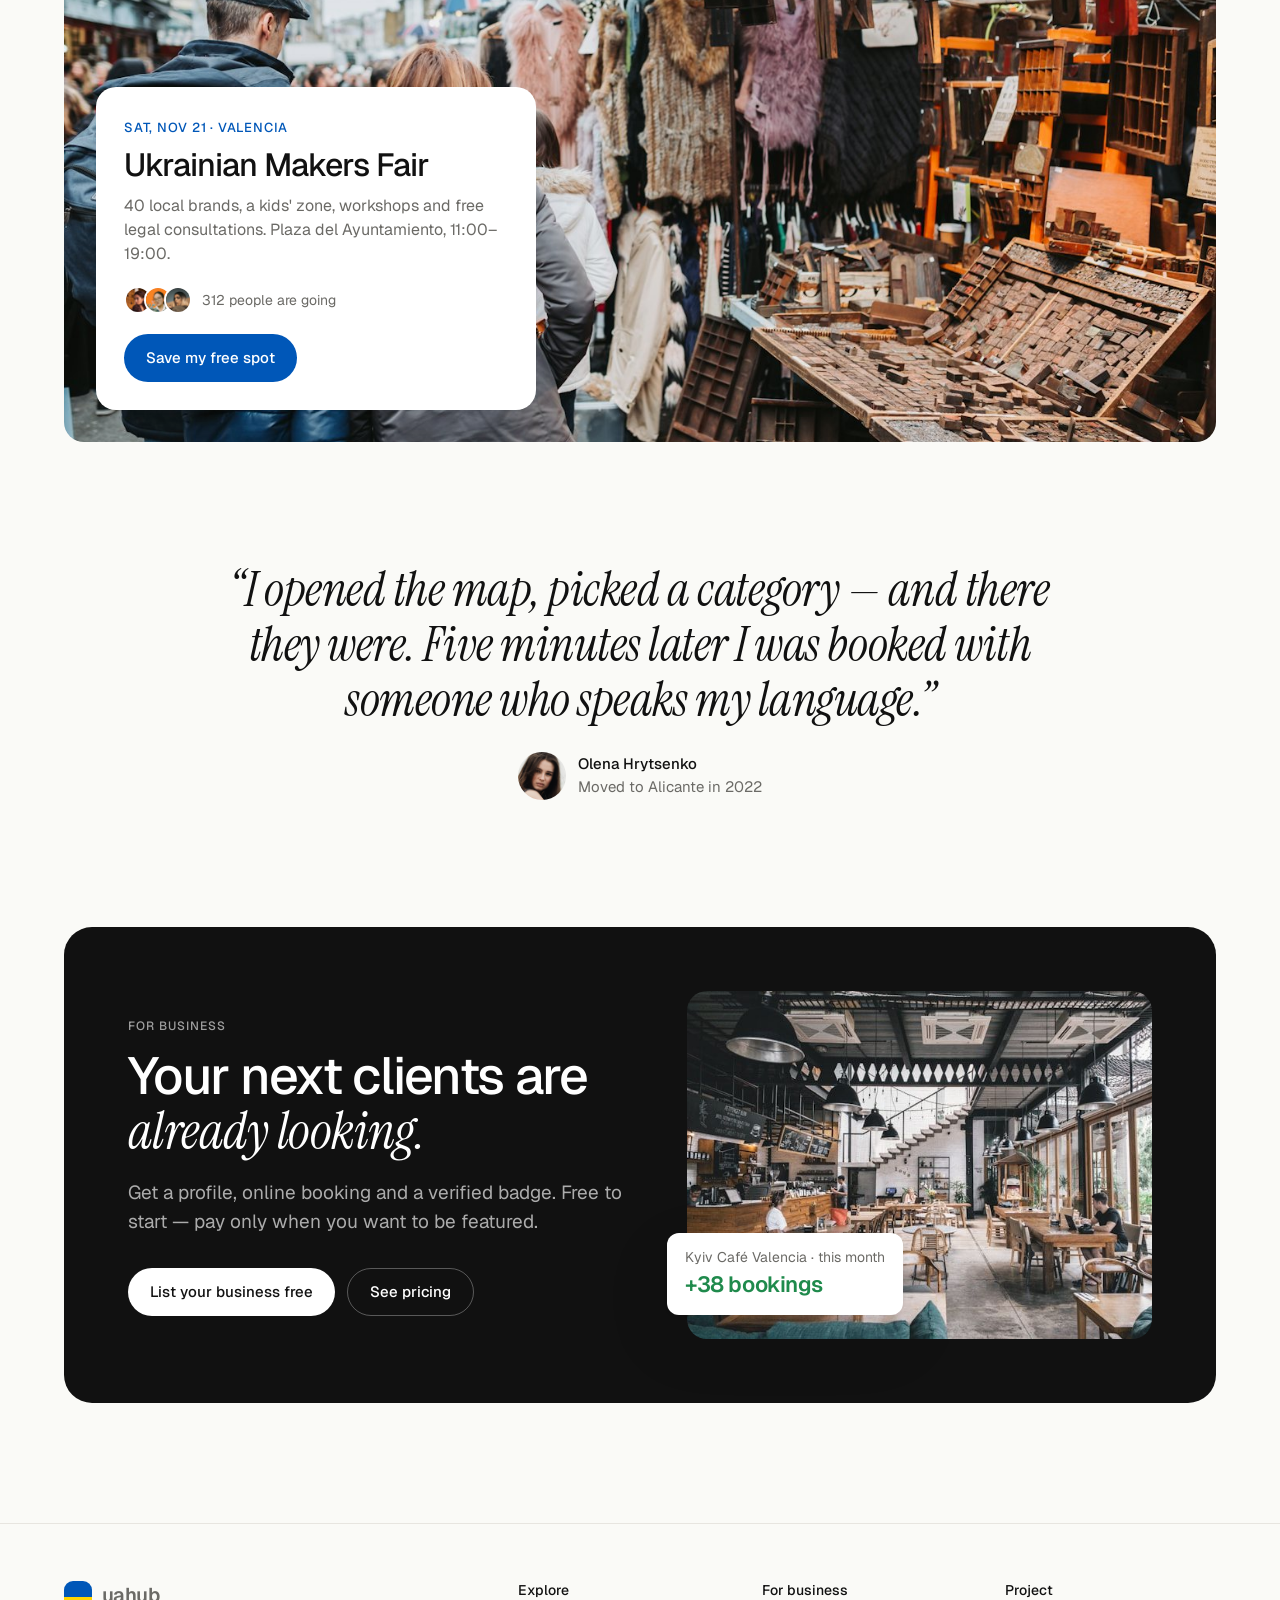
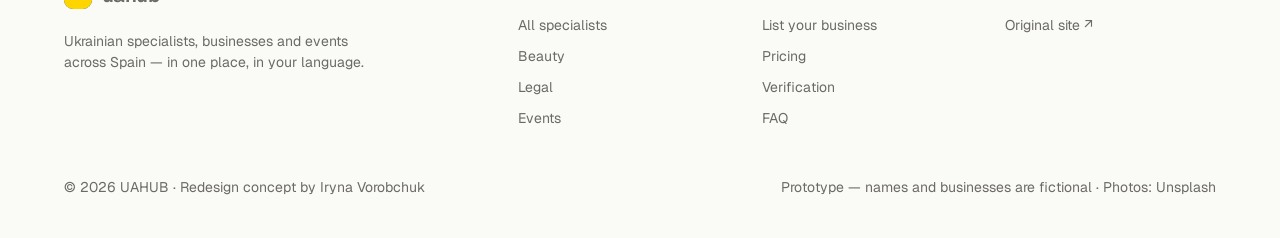
==== commit db0c0345: "Replace AI-generated scene photos with real Unsplash photos Co-Authored-By: Claude Opus 5.5 <noreply" ====
--- a/index.html
+++ b/index.html
@@ -12,7 +12,7 @@
   <link rel="preconnect" href="https://fonts.googleapis.com">
   <link rel="preconnect" href="https://fonts.gstatic.com" crossorigin>
   <link href="https://fonts.googleapis.com/css2?family=Geist:wght@400;500;600&family=Instrument+Serif:ital@1&display=swap" rel="stylesheet">
-  <link rel="stylesheet" href="styles.css?v=10">
+  <link rel="stylesheet" href="styles.css?v=11">
 </head>
 <body data-page="home">
 <main>
@@ -72,7 +72,7 @@
       </div>
       <div class="bento reveal">
         <a class="tile photo big" href="catalog.html?cat=beauty">
-          <img src="img/nails-salon.jpg" alt="">
+          <img src="img/nails-salon.jpg?v=2" alt="">
           <span class="go"><span data-icon="arrow"></span></span>
           <span class="h3">Beauty &amp; wellness</span><span class="count">1,240 specialists</span>
         </a>
@@ -82,7 +82,7 @@
           <span class="h3">Legal &amp; documents</span><span class="count">NIE, TIE, residency · 380</span>
         </a>
         <a class="tile photo" href="catalog.html?cat=learning">
-          <img src="img/tutor.jpg" alt="" loading="lazy">
+          <img src="img/tutor.jpg?v=2" alt="" loading="lazy">
           <span class="go"><span data-icon="arrow"></span></span>
           <span class="h3">Learning</span><span class="count">Spanish, school, music · 520</span>
         </a>
@@ -156,7 +156,7 @@
         <a class="btn btn-ghost" href="#events">All 46 events <span data-icon="arrow"></span></a>
       </div>
       <div class="event reveal">
-        <img src="img/fair.jpg" alt="Stalls at a Ukrainian makers fair" loading="lazy">
+        <img src="img/fair.jpg?v=2" alt="Stalls at a Ukrainian makers fair" loading="lazy">
         <div class="event-card">
           <span class="date">SAT, NOV 21 · VALENCIA</span>
           <h3>Ukrainian Makers Fair</h3>
@@ -201,8 +201,8 @@
   </section>
 </main>
 <footer data-footer></footer>
-<script src="data.js?v=10"></script>
-<script src="app.js?v=10"></script>
+<script src="data.js?v=11"></script>
+<script src="app.js?v=11"></script>
 <script>
   document.getElementById("rsvp").addEventListener("click", (e) => {
     e.currentTarget.textContent = "You're going ✓";
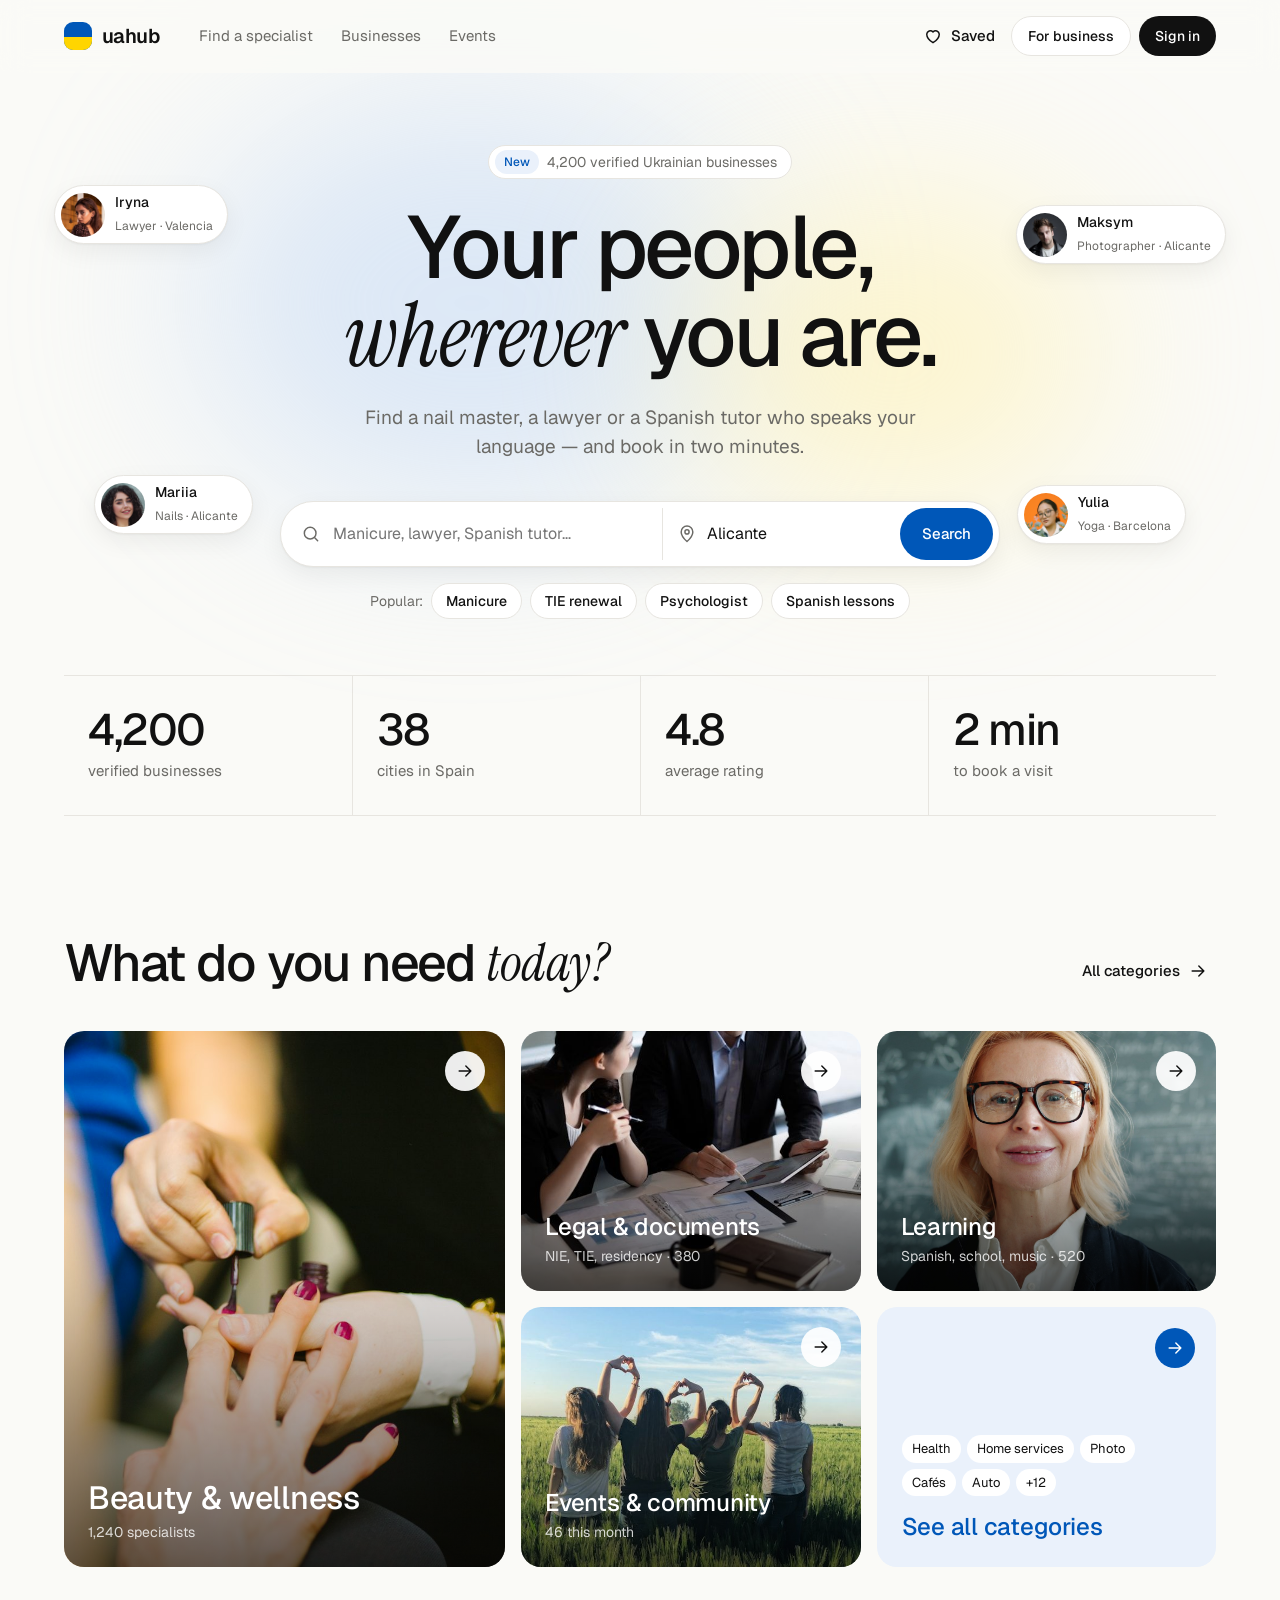
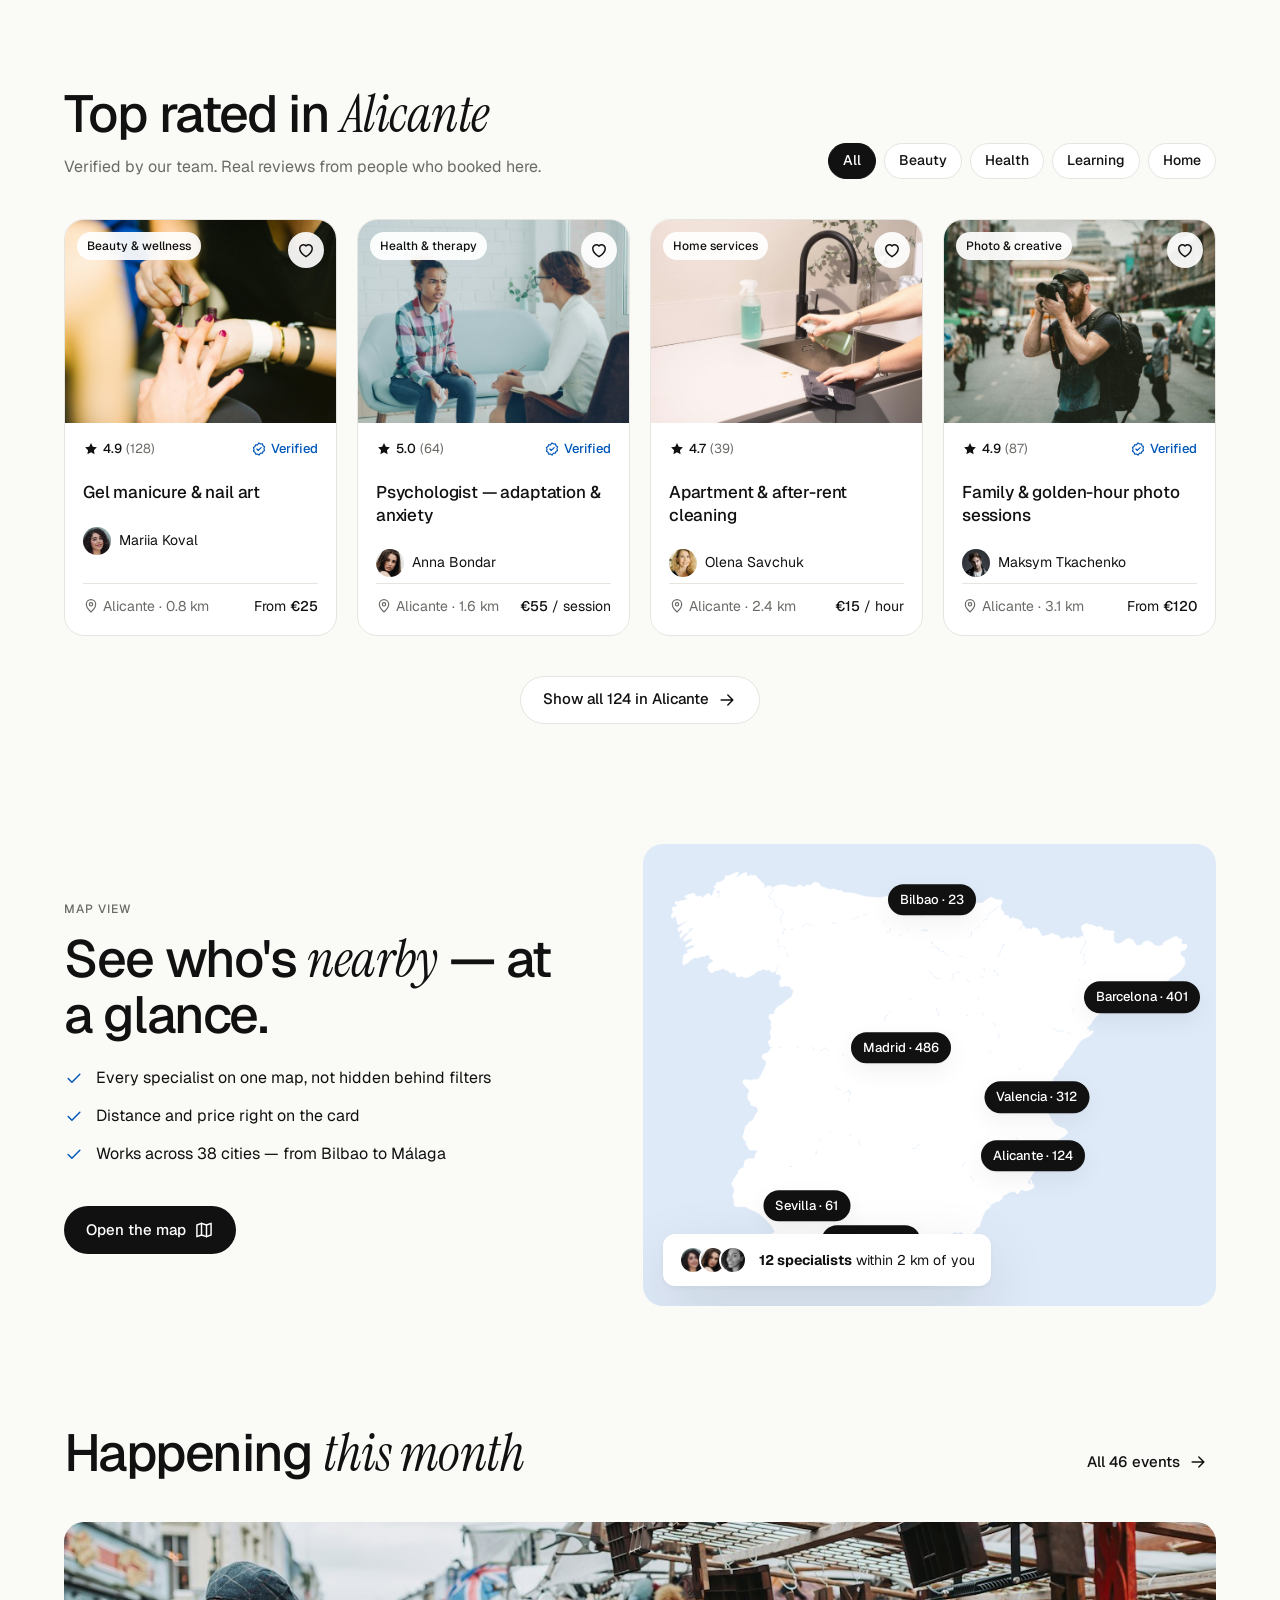
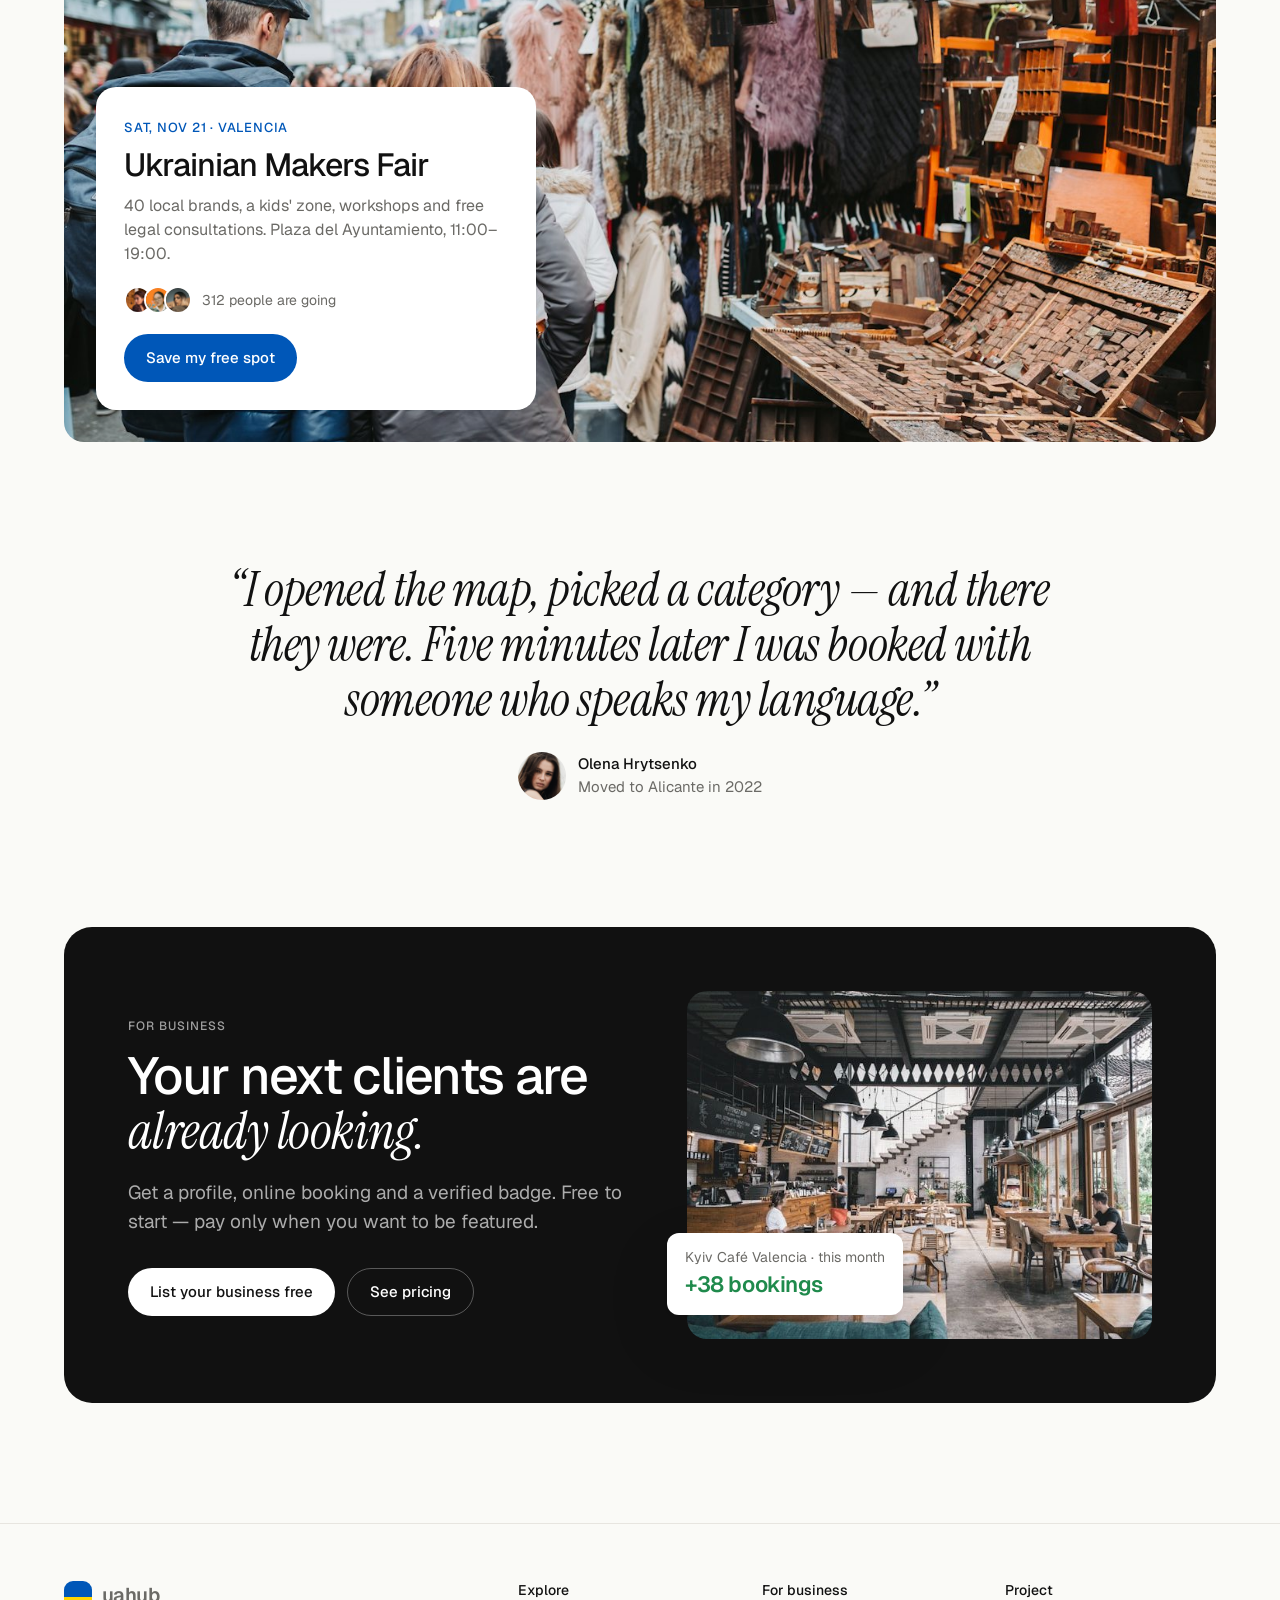
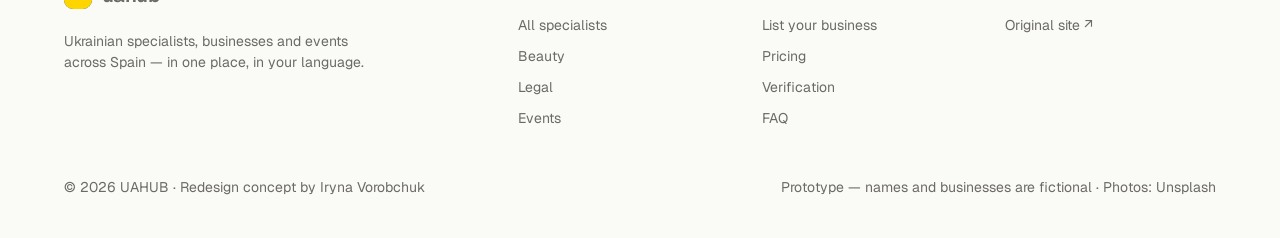
==== commit d570047b: "Hero cards open above the next section; people lean toward the cursor Co-Authored-By: Claude Opus 5." ====
--- a/index.html
+++ b/index.html
@@ -12,7 +12,7 @@
   <link rel="preconnect" href="https://fonts.googleapis.com">
   <link rel="preconnect" href="https://fonts.gstatic.com" crossorigin>
   <link href="https://fonts.googleapis.com/css2?family=Geist:wght@400;500;600&family=Instrument+Serif:ital@1&display=swap" rel="stylesheet">
-  <link rel="stylesheet" href="styles.css?v=11">
+  <link rel="stylesheet" href="styles.css?v=12">
 </head>
 <body data-page="home">
 <main>
@@ -201,8 +201,8 @@
   </section>
 </main>
 <footer data-footer></footer>
-<script src="data.js?v=11"></script>
-<script src="app.js?v=11"></script>
+<script src="data.js?v=12"></script>
+<script src="app.js?v=12"></script>
 <script>
   document.getElementById("rsvp").addEventListener("click", (e) => {
     e.currentTarget.textContent = "You're going ✓";
--- a/styles.css
+++ b/styles.css
@@ -124,7 +124,7 @@
 }
 
 /* ---------- Hero ---------- */
-.hero { position: relative; padding: 72px 0 56px; text-align: center; overflow: hidden; }
+.hero { position: relative; z-index: 2; padding: 72px 0 56px; text-align: center; overflow-x: clip; overflow-y: visible; }
 .hero .glow { position: absolute; border-radius: 50%; filter: blur(90px); opacity: .5; pointer-events: none; z-index: -1; }
 .hero .glow.blue { width: 560px; height: 420px; background: #BFD6F5; left: 50%; top: 20px; transform: translateX(-80%); }
 .hero .glow.yellow { width: 420px; height: 320px; background: #FFF0A8; left: 50%; top: 120px; transform: translateX(10%); }
@@ -162,6 +162,7 @@
 .fp-foot { display: flex; justify-content: space-between; align-items: center; gap: 8px; font-size: 12px; padding-bottom: 6px; }
 .fp-cta { display: inline-flex; align-items: center; gap: 4px; height: 32px; padding: 0 12px; border-radius: var(--r-pill); background: var(--ink); color: #fff; font-size: 13px; font-weight: 500; white-space: nowrap; }
 .fp-cta .icon { transition: transform .2s; }
+.float-person { translate: var(--mx, 0) var(--my, 0); transition: border-radius .35s, box-shadow .35s, padding .35s, translate .6s cubic-bezier(.2,.8,.2,1); }
 .float-person:hover, .float-person:focus-visible { z-index: 5; animation-play-state: paused; border-radius: var(--r-lg); padding: 12px 16px 12px 12px; box-shadow: var(--shadow-lg); outline: none; }
 .float-person:focus-visible { border-color: var(--accent); }
 .float-person:hover .fp-more, .float-person:focus-visible .fp-more { grid-template-rows: 1fr; max-width: 280px; opacity: 1; transition: grid-template-rows .35s, max-width .35s, opacity .3s .1s; }
